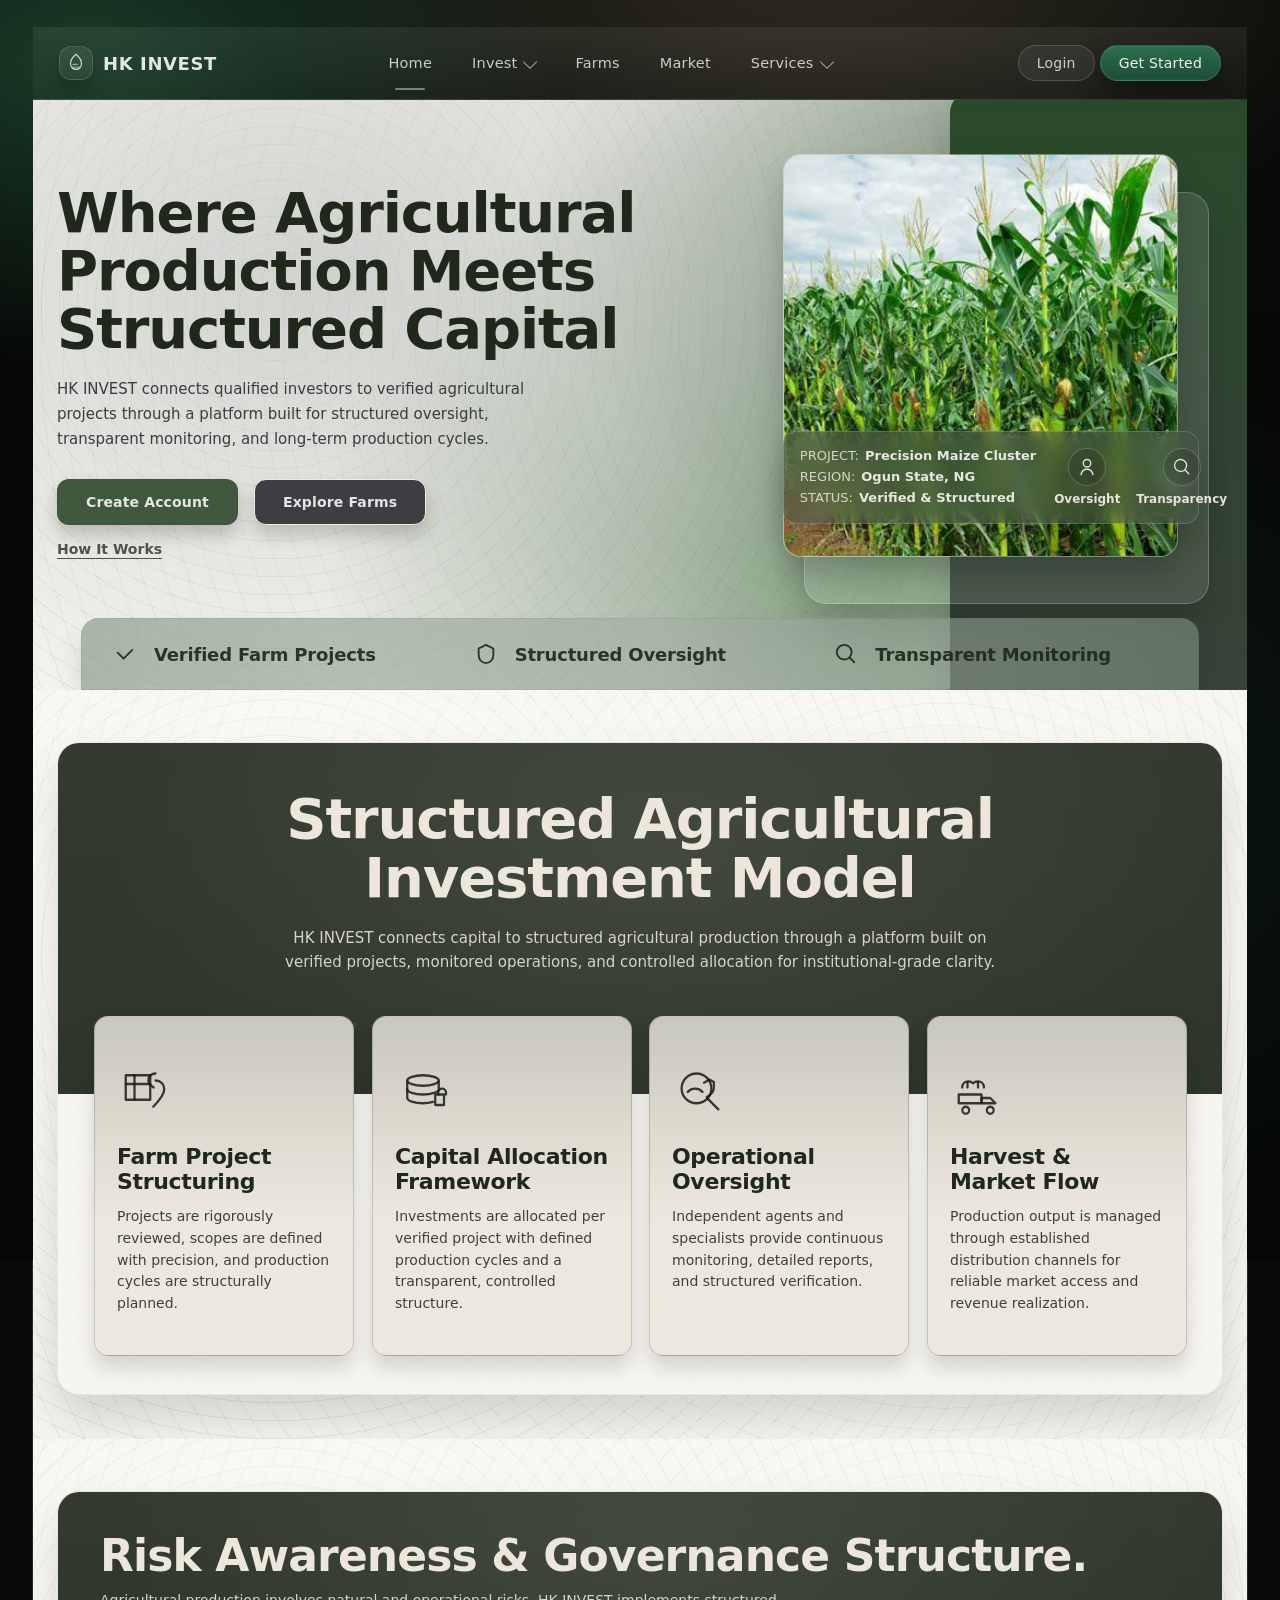
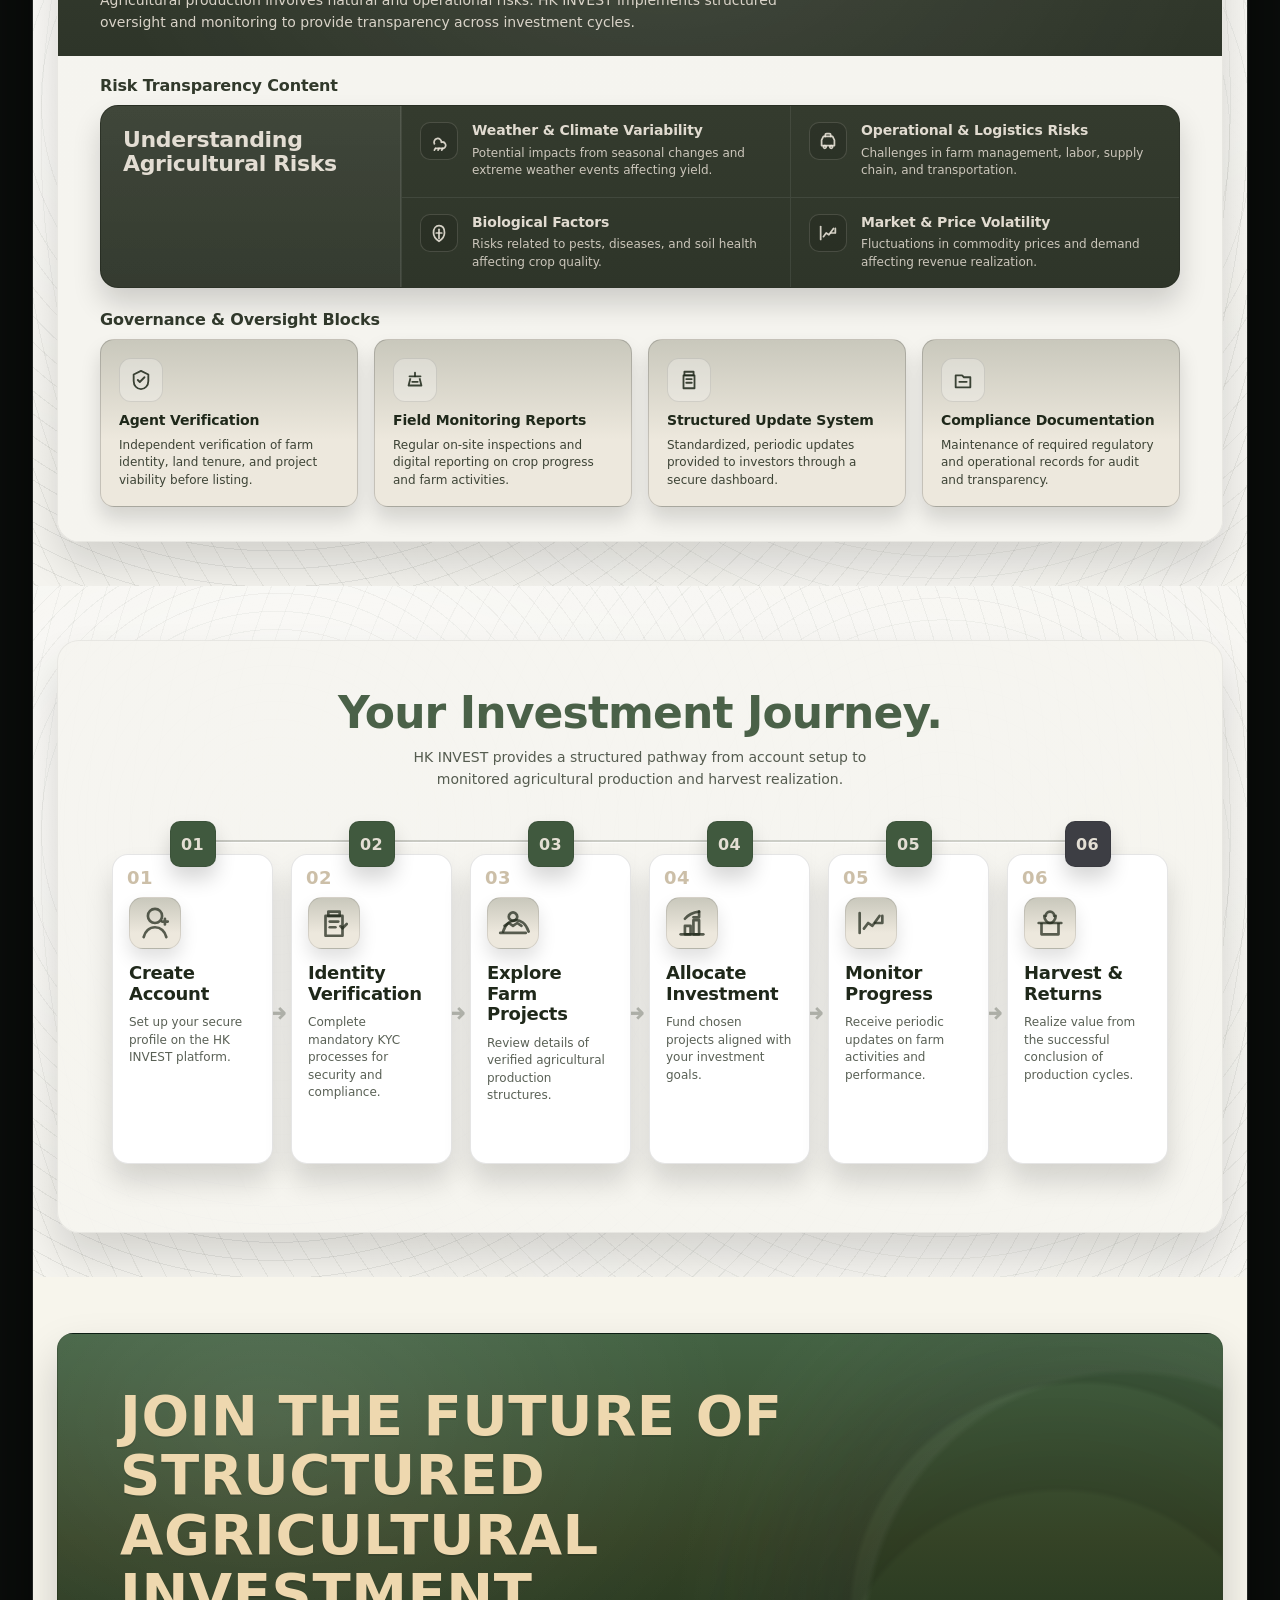
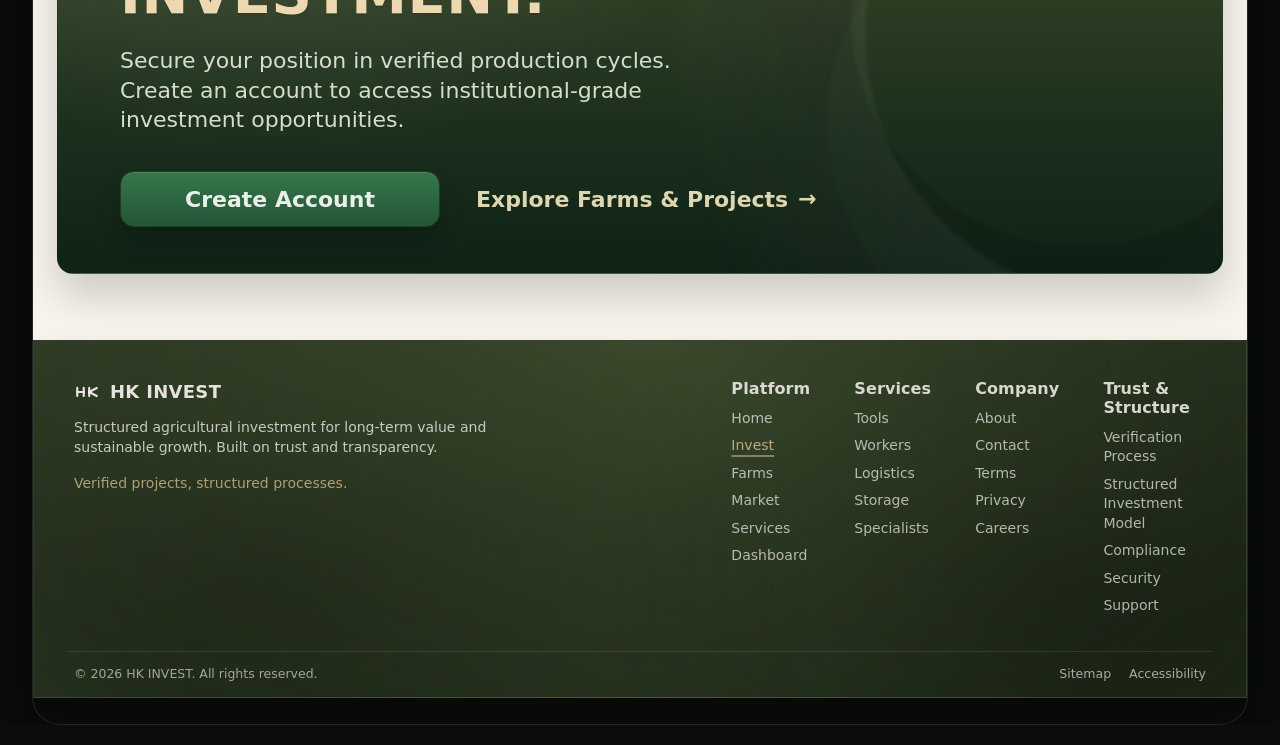
==== invest.html @ 89fda7bd "Added necessary fies for CEO test" ====
<!DOCTYPE html>
<html lang="en">
<head>
  <meta charset="UTF-8">
  <meta name="viewport" content="width=device-width, initial-scale=1.0">
  <title>Document</title>

  <link rel="stylesheet" href="/css/pages/home.css">
  <link rel="stylesheet" href="/css/pages/invest.css">
</head>
<body>

  
  <div class="page-bg" aria-hidden="true"></div>
    <div class="shell">
    <!-- Category 1: Header (Banner + Navbar) -->
    <header class="site-header" role="banner">
      <div class="announce" role="status" aria-live="polite">
        <p class="announce__text">HK INVEST — Structured Agricultural Investment Platform. Launching Soon.</p>
      </div>

      <div class="navwrap">
        <nav class="nav" aria-label="Primary">
          <!-- Left: Logo -->
          <a class="brand" href="./index.html" aria-label="HK INVEST Home">
            <span class="brand__mark" aria-hidden="true">
              <!-- Minimal agri-fintech mark -->
              <svg viewBox="0 0 48 48" class="brand__svg" role="img" aria-hidden="true">
                <path d="M24 5c7 6 12 12 12 20 0 7.7-5.4 13-12 13S12 32.7 12 25c0-8 5-14 12-20Z" fill="none" stroke="currentColor" stroke-width="2.5" />
                <path d="M24 14c-1.2 2.6-2 5.2-2 8 0 4.8 3.1 8.7 2 8.7s-2-3.9-2-8.7c0-2.8.8-5.4 2-8Z" fill="currentColor" opacity=".35"/>
                <path d="M17.5 27.5c3.2-1.4 6.5-1.4 9.7 0" fill="none" stroke="currentColor" stroke-width="2" stroke-linecap="round"/>
                <path d="M16 33h16" fill="none" stroke="currentColor" stroke-width="2" stroke-linecap="round" opacity=".75"/>
              </svg>
            </span>
            <span class="brand__word">HK INVEST</span>
          </a>

          <!-- Center: Links -->
          <div class="nav__center" id="nav-desktop">
            <a class="navlink is-active" href="./index.html">Home</a>

            <div class="dd" data-dd="invest">
              <button class="navlink navlink--btn" type="button"
                aria-haspopup="menu" aria-expanded="false" aria-controls="menu-invest">
                Invest
                <span class="chev" aria-hidden="true"></span>
              </button>
              <div class="menu" id="menu-invest" role="menu" aria-label="Invest">
                <a role="menuitem" class="menu__item" href="/farms/farms.html">Explore Farms</a>
                <a role="menuitem" class="menu__item" href="/#how-it-works">How It Works</a>
                <a role="menuitem" class="menu__item" href="/dashboard/investor.html">Investor Dashboard</a>
              </div>
            </div>

            <a class="navlink" href="/farms/farms.html">Farms</a>
            <a class="navlink" href="/market/market.html">Market</a>

            <div class="dd" data-dd="services">
              <button class="navlink navlink--btn" type="button"
                aria-haspopup="menu" aria-expanded="false" aria-controls="menu-services">
                Services
                <span class="chev" aria-hidden="true"></span>
              </button>
              <div class="menu" id="menu-services" role="menu" aria-label="Services">
                <a role="menuitem" class="menu__item" href="/services/tools.html">Tools</a>
                <a role="menuitem" class="menu__item" href="/services/workers.html">Workers</a>
                <a role="menuitem" class="menu__item" href="/services/logistics.html">Logistics</a>
                <a role="menuitem" class="menu__item" href="/services/storage.html">Storage</a>
              </div>
            </div>
          </div>

          <!-- Right: Public / Logged -->
          <div class="nav__right">
            <!-- PUBLIC -->
            <div class="auth auth--public" data-auth="public">
              <a class="btn btn--ghost" href="/auth/login.html">Login</a>
              <a class="btn btn--primary" href="/auth/register.html">Get Started</a>
            </div>

            <!-- LOGGED IN -->
            <div class="auth auth--logged" data-auth="logged" hidden>
              <a class="iconbtn" href="/notifications/notifications.html" aria-label="Notifications">
                <span class="iconbtn__icon" aria-hidden="true">
                  <svg viewBox="0 0 24 24" role="img" aria-hidden="true">
                    <path d="M12 22a2.2 2.2 0 0 0 2.2-2.2H9.8A2.2 2.2 0 0 0 12 22Z" fill="currentColor"/>
                    <path d="M20 17.2c-1.3-1.4-2-2.7-2-6.2 0-3.8-2.3-6.2-5.6-6.9V3.2a.4.4 0 0 0-.4-.4h-2a.4.4 0 0 0-.4.4V4c-3.2.7-5.6 3.1-5.6 7 0 3.5-.7 4.8-2 6.2-.3.3-.4.7-.2 1.1.2.4.6.7 1 .7h16.4c.4 0 .8-.2 1-.7.2-.4.1-.8-.2-1.1Z"
                      fill="currentColor" opacity=".9"/>
                  </svg>
                </span>
                <span class="badge" aria-label="3 new notifications">3</span>
              </a>

              <div class="dd dd--profile" data-dd="profile">
                <button class="avatar" type="button"
                  aria-haspopup="menu" aria-expanded="false" aria-controls="menu-profile">
                  <span class="avatar__ring" aria-hidden="true"></span>
                  <span class="sr-only">Open profile menu</span>
                </button>
                <div class="menu menu--right" id="menu-profile" role="menu" aria-label="Profile">
                  <a role="menuitem" class="menu__item" href="/dashboard/investor.html">Dashboard</a>
                  <a role="menuitem" class="menu__item" href="/account/profile.html">Profile</a>
                  <a role="menuitem" class="menu__item" href="/account/settings.html">Settings</a>
                  <button role="menuitem" class="menu__item menu__item--danger" type="button" data-action="logout">Logout</button>
                </div>
              </div>
            </div>

            <!-- Mobile Hamburger -->
            <button class="hamburger" type="button" aria-label="Open menu" aria-controls="mobile-panel" aria-expanded="false">
              <span class="hamburger__bar" aria-hidden="true"></span>
              <span class="hamburger__bar" aria-hidden="true"></span>
              <span class="hamburger__bar" aria-hidden="true"></span>
            </button>
          </div>
        </nav>

        <!-- Mobile Panel -->
        <div class="mobile" id="mobile-panel" aria-hidden="true">
          <div class="mobile__panel" role="dialog" aria-modal="true" aria-label="Mobile menu">
            <div class="mobile__top">
              <a class="brand brand--mobile" href="./index.html" aria-label="HK INVEST Home">
                <span class="brand__mark" aria-hidden="true">
                  <svg viewBox="0 0 48 48" class="brand__svg" role="img" aria-hidden="true">
                    <path d="M24 5c7 6 12 12 12 20 0 7.7-5.4 13-12 13S12 32.7 12 25c0-8 5-14 12-20Z" fill="none" stroke="currentColor" stroke-width="2.5" />
                    <path d="M24 14c-1.2 2.6-2 5.2-2 8 0 4.8 3.1 8.7 2 8.7s-2-3.9-2-8.7c0-2.8.8-5.4 2-8Z" fill="currentColor" opacity=".35"/>
                    <path d="M17.5 27.5c3.2-1.4 6.5-1.4 9.7 0" fill="none" stroke="currentColor" stroke-width="2" stroke-linecap="round"/>
                    <path d="M16 33h16" fill="none" stroke="currentColor" stroke-width="2" stroke-linecap="round" opacity=".75"/>
                  </svg>
                </span>
                <span class="brand__word">HK INVEST</span>
              </a>

              <button class="mobile__close" type="button" aria-label="Close menu">
                <span aria-hidden="true">✕</span>
              </button>
            </div>

            <div class="mobile__links" aria-label="Mobile navigation">
              <a class="m-link is-active" href="./index.html">Home</a>

              <button class="m-acc" type="button" aria-expanded="false" aria-controls="m-invest">
                <span>Invest</span><span class="m-acc__chev" aria-hidden="true"></span>
              </button>
              <div class="m-panel" id="m-invest">
                <a class="m-sub" href="/farms/farms.html">Explore Farms</a>
                <a class="m-sub" href="/#how-it-works">How It Works</a>
                <a class="m-sub" href="/dashboard/investor.html">Investor Dashboard</a>
              </div>

              <a class="m-link" href="/farms/farms.html">Farms</a>
              <a class="m-link" href="/market/market.html">Market</a>

              <button class="m-acc" type="button" aria-expanded="false" aria-controls="m-services">
                <span>Services</span><span class="m-acc__chev" aria-hidden="true"></span>
              </button>
              <div class="m-panel" id="m-services">
                <a class="m-sub" href="/services/tools.html">Tools</a>
                <a class="m-sub" href="/services/workers.html">Workers</a>
                <a class="m-sub" href="/services/logistics.html">Logistics</a>
                <a class="m-sub" href="/services/storage.html">Storage</a>
              </div>

              <div class="mobile__auth" data-mobile-auth="public">
                <a class="btn btn--ghost btn--block" href="/auth/login.html">Login</a>
                <a class="btn btn--primary btn--block" href="/auth/register.html">Get Started</a>
              </div>

              <div class="mobile__auth" data-mobile-auth="logged" hidden>
                <a class="m-link" href="/notifications/notifications.html">Notifications</a>
                <a class="m-link" href="/dashboard/investor.html">Dashboard</a>
                <a class="m-link" href="/account/profile.html">Profile</a>
                <a class="m-link" href="/account/settings.html">Settings</a>
                <button class="btn btn--ghost btn--block" type="button" data-action="logout">Logout</button>
              </div>
            </div>
          </div>

          <button class="mobile__backdrop" type="button" aria-label="Close menu backdrop"></button>
        </div>
      </div>
    </header>


<!-- invest.html — Category 1 ONLY (Investor Hero + Intent Strip) -->
<section id="investCat1" class="hk-invest-cat1" aria-labelledby="investCat1Title">
  <div class="hk-invest-cat1__bg" aria-hidden="true"></div>

  <div class="hk-invest-hero">
    <div class="hk-invest-hero__inner">
      <div class="hk-invest-hero__copy">
        <h1 class="hk-invest-hero__title reveal" id="investCat1Title" data-reveal="up">
          Where Agricultural<br />
          Production Meets<br />
          Structured Capital
        </h1>

        <p class="hk-invest-hero__lede reveal" data-reveal="up" data-reveal-delay="1">
          HK INVEST connects qualified investors to verified agricultural<br />
          projects through a platform built for structured oversight,<br />
          transparent monitoring, and long-term production cycles.
        </p>

        <div class="hk-invest-hero__actions reveal" data-reveal="up" data-reveal-delay="2">
          <a
            class="hk-btn hk-btn--primary"
            href="/auth/register.html"
            data-action="create-account"
            aria-label="Create Account"
          >
            Create Account
          </a>

          <a
            class="hk-btn hk-btn--secondary"
            href="/farms/farms.html"
            data-action="explore-farms"
            aria-label="Explore Farms"
          >
            Explore Farms
          </a>
        </div>

        <a
          class="hk-invest-hero__how reveal"
          href="#invest-how-it-works"
          data-action="how-it-works"
          data-reveal="up"
          data-reveal-delay="3"
        >
          How It Works
        </a>
      </div>

      <div
        class="hk-invest-hero__visual reveal"
        data-component="invest-hero-visual"
        data-reveal="up"
        data-reveal-delay="3"
        aria-label="Investment preview"
      >
        <div class="hk-hero-visual" role="img" aria-label="Farm project preview">
          <div class="hk-hero-visual__stack" aria-hidden="true">
            <div class="hk-hero-visual__plate hk-hero-visual__plate--back"></div>
            <div class="hk-hero-visual__plate hk-hero-visual__plate--mid"></div>
          </div>

          <div class="hk-hero-visual__frame">
            <img  
              class="hk-hero-visual__img"
              src="/assets/images/hero-farmers (6).jpeg"
              alt=""
              loading="lazy"
              decoding="async"
              draggable="false"
              data-asset="invest-hero-farmland"
            />
          </div>

          <div class="hk-hero-visual__overlay" aria-hidden="false">
            <div class="hk-hero-overlay__info">
              <p class="hk-hero-overlay__row">
                <span class="hk-hero-overlay__k">PROJECT:</span>
                <span class="hk-hero-overlay__v">Precision Maize Cluster</span>
              </p>
              <p class="hk-hero-overlay__row">
                <span class="hk-hero-overlay__k">REGION:</span>
                <span class="hk-hero-overlay__v">Ogun State, NG</span>
              </p>
              <p class="hk-hero-overlay__row">
                <span class="hk-hero-overlay__k">STATUS:</span>
                <span class="hk-hero-overlay__v">Verified &amp; Structured</span>
              </p>
            </div>

            <div class="hk-hero-overlay__tools" aria-hidden="true">
              <div class="hk-hero-tool">
                <div class="hk-hero-tool__icon" aria-hidden="true">
                  <svg viewBox="0 0 24 24" width="18" height="18" fill="none" xmlns="http://www.w3.org/2000/svg">
                    <path
                      d="M12 12c2.761 0 5-2.239 5-5S14.761 2 12 2 7 4.239 7 7s2.239 5 5 5Z"
                      stroke="currentColor"
                      stroke-width="1.8"
                      stroke-linecap="round"
                      stroke-linejoin="round"
                    />
                    <path
                      d="M4 22c.9-4 4.04-7 8-7s7.1 3 8 7"
                      stroke="currentColor"
                      stroke-width="1.8"
                      stroke-linecap="round"
                      stroke-linejoin="round"
                    />
                  </svg>
                </div>
                <span class="hk-hero-tool__label">Oversight</span>
              </div>

              <div class="hk-hero-tool">
                <div class="hk-hero-tool__icon" aria-hidden="true">
                  <svg viewBox="0 0 24 24" width="18" height="18" fill="none" xmlns="http://www.w3.org/2000/svg">
                    <path
                      d="M10 18a8 8 0 1 1 5.293-14.01A8 8 0 0 1 10 18Z"
                      stroke="currentColor"
                      stroke-width="1.8"
                      stroke-linecap="round"
                      stroke-linejoin="round"
                    />
                    <path
                      d="M21 21l-4.35-4.35"
                      stroke="currentColor"
                      stroke-width="1.8"
                      stroke-linecap="round"
                      stroke-linejoin="round"
                    />
                  </svg>
                </div>
                <span class="hk-hero-tool__label">Transparency</span>
              </div>
            </div>
          </div>
        </div>
      </div>
    </div>

    <div class="hk-invest-intent" aria-label="Investment trust statements">
      <div class="hk-invest-intent__inner reveal" data-reveal="up" data-reveal-delay="4">
        <div class="hk-intent-item">
          <div class="hk-intent-item__icon" aria-hidden="true">
            <svg viewBox="0 0 24 24" width="22" height="22" fill="none" xmlns="http://www.w3.org/2000/svg">
              <path
                d="M20 7.5 10.5 17 4 10.5"
                stroke="currentColor"
                stroke-width="2"
                stroke-linecap="round"
                stroke-linejoin="round"
              />
              <path
                d="M10.5 17 4 10.5"
                stroke="currentColor"
                stroke-width="2"
                stroke-linecap="round"
                stroke-linejoin="round"
                opacity=".0"
              />
            </svg>
          </div>
          <span class="hk-intent-item__text">Verified Farm Projects</span>
        </div>

        <div class="hk-intent-item">
          <div class="hk-intent-item__icon" aria-hidden="true">
            <svg viewBox="0 0 24 24" width="22" height="22" fill="none" xmlns="http://www.w3.org/2000/svg">
              <path
                d="M12 2 20 6v7c0 5-3.5 9-8 9s-8-4-8-9V6l8-4Z"
                stroke="currentColor"
                stroke-width="2"
                stroke-linecap="round"
                stroke-linejoin="round"
              />
            </svg>
          </div>
          <span class="hk-intent-item__text">Structured Oversight</span>
        </div>

        <div class="hk-intent-item">
          <div class="hk-intent-item__icon" aria-hidden="true">
            <svg viewBox="0 0 24 24" width="22" height="22" fill="none" xmlns="http://www.w3.org/2000/svg">
              <path
                d="M10 18a8 8 0 1 1 5.293-14.01A8 8 0 0 1 10 18Z"
                stroke="currentColor"
                stroke-width="2"
                stroke-linecap="round"
                stroke-linejoin="round"
              />
              <path
                d="M21 21l-4.35-4.35"
                stroke="currentColor"
                stroke-width="2"
                stroke-linecap="round"
                stroke-linejoin="round"
              />
            </svg>
          </div>
          <span class="hk-intent-item__text">Transparent Monitoring</span>
        </div>
      </div>
    </div>
  </div>
</section>



<!-- invest.html — Category 2 ONLY (Investment Model Architecture) -->
<section id="investCat2" class="hk-invest-cat2" aria-labelledby="investCat2Title">
  <div class="hk-invest-cat2__bg" aria-hidden="true"></div>

  <div class="hk-invest-cat2__wrap" data-component="invest-model">
    <header class="hk-invest-cat2__header">
      <h2 class="hk-invest-cat2__title reveal" id="investCat2Title" data-reveal="up">
        Structured Agricultural<br />
        Investment Model
      </h2>

      <p class="hk-invest-cat2__sub reveal" data-reveal="up" data-reveal-delay="1">
        HK INVEST connects capital to structured agricultural production through a platform built on<br />
        verified projects, monitored operations, and controlled allocation for institutional-grade clarity.
      </p>
    </header>

    <div class="hk-invest-model" data-component="invest-model-diagram" role="group" aria-label="Investment model pillars">
      <div class="hk-invest-model__rail" aria-hidden="true">
        <span class="hk-invest-model__cap"></span>
        <span class="hk-invest-model__cap"></span>
        <span class="hk-invest-model__cap"></span>
        <span class="hk-invest-model__cap"></span>
      </div>

      <div class="hk-invest-model__grid">
        <article class="hk-model-card reveal" data-reveal="up" data-reveal-delay="2" data-model-item="structuring">
          <div class="hk-model-card__icon" aria-hidden="true">
            <svg viewBox="0 0 64 64" width="56" height="56" fill="none" xmlns="http://www.w3.org/2000/svg">
              <path d="M10 14h28v28H10V14Z" stroke="currentColor" stroke-width="2.6" stroke-linejoin="round"/>
              <path d="M10 24h28" stroke="currentColor" stroke-width="2.6" stroke-linecap="round"/>
              <path d="M20 14v28" stroke="currentColor" stroke-width="2.6" stroke-linecap="round"/>
              <path d="M44 20c6 0 10 4.2 10 9.8 0 6.8-6.2 13.8-12.6 20.2" stroke="currentColor" stroke-width="2.6" stroke-linecap="round" stroke-linejoin="round"/>
              <path d="M42 28c-3.6-2.2-6.2-5.2-6.2-8.4 0-4.4 3.6-7.6 8.2-7.6" stroke="currentColor" stroke-width="2.6" stroke-linecap="round" stroke-linejoin="round"/>
            </svg>
          </div>

          <div class="hk-model-card__body">
            <h3 class="hk-model-card__title">Farm Project<br />Structuring</h3>
            <p class="hk-model-card__desc">
              Projects are rigorously reviewed, scopes are defined with precision, and production cycles are structurally planned.
            </p>
          </div>
        </article>

        <article class="hk-model-card reveal" data-reveal="up" data-reveal-delay="3" data-model-item="allocation">
          <div class="hk-model-card__icon" aria-hidden="true">
            <svg viewBox="0 0 64 64" width="56" height="56" fill="none" xmlns="http://www.w3.org/2000/svg">
              <path d="M14 20c0-3 8-6 18-6s18 3 18 6-8 6-18 6-18-3-18-6Z" stroke="currentColor" stroke-width="2.6" stroke-linejoin="round"/>
              <path d="M14 20v10c0 3 8 6 18 6s18-3 18-6V20" stroke="currentColor" stroke-width="2.6" stroke-linejoin="round"/>
              <path d="M14 30v10c0 3 8 6 18 6 4.2 0 8.2-.6 11.4-1.6" stroke="currentColor" stroke-width="2.6" stroke-linecap="round"/>
              <path d="M46 36h10v12H46V36Z" stroke="currentColor" stroke-width="2.6" stroke-linejoin="round"/>
              <path d="M49.5 36v-2.2c0-2.4 1.9-4.4 4.4-4.4 2.4 0 4.4 2 4.4 4.4V36" stroke="currentColor" stroke-width="2.6" stroke-linecap="round"/>
            </svg>
          </div>

          <div class="hk-model-card__body">
            <h3 class="hk-model-card__title">Capital Allocation<br />Framework</h3>
            <p class="hk-model-card__desc">
              Investments are allocated per verified project with defined production cycles and a transparent, controlled structure.
            </p>
          </div>
        </article>

        <article class="hk-model-card reveal" data-reveal="up" data-reveal-delay="4" data-model-item="oversight">
          <div class="hk-model-card__icon" aria-hidden="true">
            <svg viewBox="0 0 64 64" width="56" height="56" fill="none" xmlns="http://www.w3.org/2000/svg">
              <path d="M28 46c9.4 0 17-7.6 17-17S37.4 12 28 12 11 19.6 11 29s7.6 17 17 17Z" stroke="currentColor" stroke-width="2.6" stroke-linejoin="round"/>
              <path d="M41 41l12 12" stroke="currentColor" stroke-width="2.6" stroke-linecap="round"/>
              <path d="M36.5 22.5 43 19l4.8 2.8v6.2c0 4.8-3.3 8.4-8.1 10.8" stroke="currentColor" stroke-width="2.6" stroke-linecap="round" stroke-linejoin="round"/>
              <path d="M18 33c2.2-2.2 4.8-3.6 8.4-3.6 3.6 0 6.2 1.4 8.4 3.6" stroke="currentColor" stroke-width="2.6" stroke-linecap="round"/>
            </svg>
          </div>

          <div class="hk-model-card__body">
            <h3 class="hk-model-card__title">Operational<br />Oversight</h3>
            <p class="hk-model-card__desc">
              Independent agents and specialists provide continuous monitoring, detailed reports, and structured verification.
            </p>
          </div>
        </article>

        <article class="hk-model-card reveal" data-reveal="up" data-reveal-delay="5" data-model-item="harvest">
          <div class="hk-model-card__icon" aria-hidden="true">
            <svg viewBox="0 0 64 64" width="56" height="56" fill="none" xmlns="http://www.w3.org/2000/svg">
              <path d="M10 36h26v10H10V36Z" stroke="currentColor" stroke-width="2.6" stroke-linejoin="round"/>
              <path d="M36 40h10l6 6v0H36V40Z" stroke="currentColor" stroke-width="2.6" stroke-linejoin="round"/>
              <path d="M18 50a4 4 0 1 0 0.001 0Z" stroke="currentColor" stroke-width="2.6"/>
              <path d="M46 50a4 4 0 1 0 0.001 0Z" stroke="currentColor" stroke-width="2.6"/>
              <path d="M14 28c0-4 3-7 7-7 2.2 0 4.1.8 5.4 2.2 1.3-1.4 3.2-2.2 5.4-2.2 4 0 7 3 7 7" stroke="currentColor" stroke-width="2.6" stroke-linecap="round" stroke-linejoin="round"/>
              <path d="M20 28v-6" stroke="currentColor" stroke-width="2.6" stroke-linecap="round"/>
              <path d="M32 28v-6" stroke="currentColor" stroke-width="2.6" stroke-linecap="round"/>
            </svg>
          </div>

          <div class="hk-model-card__body">
            <h3 class="hk-model-card__title">Harvest &amp;<br />Market Flow</h3>
            <p class="hk-model-card__desc">
              Production output is managed through established distribution channels for reliable market access and revenue realization.
            </p>
          </div>
        </article>
      </div>
    </div>
  </div>
</section>



<!-- invest.html — Category 3 ONLY (Risk & Governance Transparency) -->
<section id="investCat3" class="hk-invest-cat3" aria-labelledby="investCat3Title" data-component="invest-governance">
  <div class="hk-invest-cat3__bg" aria-hidden="true"></div>

  <div class="hk-invest-cat3__wrap">
    <header class="hk-invest-cat3__header">
      <h2 class="hk-invest-cat3__title reveal" id="investCat3Title" data-reveal="up">
        Risk Awareness &amp; Governance Structure.
      </h2>
      <p class="hk-invest-cat3__sub reveal" data-reveal="up" data-reveal-delay="1">
        Agricultural production involves natural and operational risks. HK INVEST implements structured<br />
        oversight and monitoring to provide transparency across investment cycles.
      </p>
    </header>

    <div class="hk-invest-cat3__body">
      <!-- Risk Transparency Content -->
      <section class="hk-risk" aria-label="Risk transparency content" data-component="risk-disclosure">
        <h3 class="hk-risk__label reveal" data-reveal="up" data-reveal-delay="2">Risk Transparency Content</h3>

        <div class="hk-risk__panel reveal" data-reveal="up" data-reveal-delay="3">
          <div class="hk-risk__intro" aria-label="Understanding agricultural risks">
            <h4 class="hk-risk__introTitle">Understanding<br />Agricultural Risks</h4>
          </div>

          <div class="hk-risk__grid" role="list" aria-label="Risk items">
            <article class="hk-riskItem" role="listitem" data-risk-item="weather">
              <div class="hk-riskItem__icon" aria-hidden="true">
                <svg viewBox="0 0 24 24" width="22" height="22" fill="none" xmlns="http://www.w3.org/2000/svg">
                  <path d="M7 15a4 4 0 1 1 7.6-1.6A3.5 3.5 0 1 1 17 20H8.5" stroke="currentColor" stroke-width="1.9" stroke-linecap="round" stroke-linejoin="round"/>
                  <path d="M8 20l-1 2M12 20l-1 2M16 20l-1 2" stroke="currentColor" stroke-width="1.9" stroke-linecap="round"/>
                </svg>
              </div>
              <div class="hk-riskItem__text">
                <h5 class="hk-riskItem__title">Weather &amp; Climate Variability</h5>
                <p class="hk-riskItem__desc">Potential impacts from seasonal changes and extreme weather events affecting yield.</p>
              </div>
            </article>

            <article class="hk-riskItem" role="listitem" data-risk-item="ops">
              <div class="hk-riskItem__icon" aria-hidden="true">
                <svg viewBox="0 0 24 24" width="22" height="22" fill="none" xmlns="http://www.w3.org/2000/svg">
                  <path d="M7 7h10l2 4v6H5v-6l2-4Z" stroke="currentColor" stroke-width="1.9" stroke-linejoin="round"/>
                  <path d="M8.5 17a1.5 1.5 0 1 0 0.001 0Z" stroke="currentColor" stroke-width="1.9"/>
                  <path d="M15.5 17a1.5 1.5 0 1 0 0.001 0Z" stroke="currentColor" stroke-width="1.9"/>
                  <path d="M9 7V5.5A1.5 1.5 0 0 1 10.5 4h3A1.5 1.5 0 0 1 15 5.5V7" stroke="currentColor" stroke-width="1.9" stroke-linecap="round"/>
                </svg>
              </div>
              <div class="hk-riskItem__text">
                <h5 class="hk-riskItem__title">Operational &amp; Logistics Risks</h5>
                <p class="hk-riskItem__desc">Challenges in farm management, labor, supply chain, and transportation.</p>
              </div>
            </article>

            <article class="hk-riskItem" role="listitem" data-risk-item="bio">
              <div class="hk-riskItem__icon" aria-hidden="true">
                <svg viewBox="0 0 24 24" width="22" height="22" fill="none" xmlns="http://www.w3.org/2000/svg">
                  <path d="M12 21c3.5-2.2 6-5.4 6-9.3C18 6.6 15.3 4 12 4S6 6.6 6 11.7c0 3.9 2.5 7.1 6 9.3Z" stroke="currentColor" stroke-width="1.9" stroke-linejoin="round"/>
                  <path d="M12 8v10" stroke="currentColor" stroke-width="1.9" stroke-linecap="round"/>
                  <path d="M9 12h6" stroke="currentColor" stroke-width="1.9" stroke-linecap="round"/>
                </svg>
              </div>
              <div class="hk-riskItem__text">
                <h5 class="hk-riskItem__title">Biological Factors</h5>
                <p class="hk-riskItem__desc">Risks related to pests, diseases, and soil health affecting crop quality.</p>
              </div>
            </article>

            <article class="hk-riskItem" role="listitem" data-risk-item="market">
              <div class="hk-riskItem__icon" aria-hidden="true">
                <svg viewBox="0 0 24 24" width="22" height="22" fill="none" xmlns="http://www.w3.org/2000/svg">
                  <path d="M4 19V5" stroke="currentColor" stroke-width="1.9" stroke-linecap="round"/>
                  <path d="M7 16l3-4 3 2 5-7" stroke="currentColor" stroke-width="1.9" stroke-linecap="round" stroke-linejoin="round"/>
                  <path d="M20 7v5h-5" stroke="currentColor" stroke-width="1.9" stroke-linecap="round" stroke-linejoin="round"/>
                </svg>
              </div>
              <div class="hk-riskItem__text">
                <h5 class="hk-riskItem__title">Market &amp; Price Volatility</h5>
                <p class="hk-riskItem__desc">Fluctuations in commodity prices and demand affecting revenue realization.</p>
              </div>
            </article>
          </div>
        </div>
      </section>

      <!-- Governance & Oversight Blocks -->
      <section class="hk-gov" aria-label="Governance and oversight blocks">
        <h3 class="hk-gov__label reveal" data-reveal="up" data-reveal-delay="4">Governance &amp; Oversight Blocks</h3>

        <div class="hk-gov__grid" role="list">
          <article class="hk-govCard reveal" role="listitem" data-reveal="up" data-reveal-delay="5" data-governance-item="verification">
            <div class="hk-govCard__icon" aria-hidden="true">
              <svg viewBox="0 0 24 24" width="22" height="22" fill="none" xmlns="http://www.w3.org/2000/svg">
                <path d="M12 2 20 6v7c0 5-3.5 9-8 9s-8-4-8-9V6l8-4Z" stroke="currentColor" stroke-width="2" stroke-linejoin="round"/>
                <path d="m8.5 12 2.2 2.2L15.8 9" stroke="currentColor" stroke-width="2" stroke-linecap="round" stroke-linejoin="round"/>
              </svg>
            </div>
            <h4 class="hk-govCard__title">Agent Verification</h4>
            <p class="hk-govCard__desc">Independent verification of farm identity, land tenure, and project viability before listing.</p>
          </article>

          <article class="hk-govCard reveal" role="listitem" data-reveal="up" data-reveal-delay="6" data-governance-item="monitoring">
            <div class="hk-govCard__icon" aria-hidden="true">
              <svg viewBox="0 0 24 24" width="22" height="22" fill="none" xmlns="http://www.w3.org/2000/svg">
                <path d="M12 4v4" stroke="currentColor" stroke-width="2" stroke-linecap="round"/>
                <path d="M6 8h12" stroke="currentColor" stroke-width="2" stroke-linecap="round"/>
                <path d="M7 10l-2 8h14l-2-8" stroke="currentColor" stroke-width="2" stroke-linejoin="round"/>
                <path d="M9 14h6" stroke="currentColor" stroke-width="2" stroke-linecap="round"/>
              </svg>
            </div>
            <h4 class="hk-govCard__title">Field Monitoring Reports</h4>
            <p class="hk-govCard__desc">Regular on-site inspections and digital reporting on crop progress and farm activities.</p>
          </article>

          <article class="hk-govCard reveal" role="listitem" data-reveal="up" data-reveal-delay="7" data-governance-item="updates">
            <div class="hk-govCard__icon" aria-hidden="true">
              <svg viewBox="0 0 24 24" width="22" height="22" fill="none" xmlns="http://www.w3.org/2000/svg">
                <path d="M7 3h10v4H7V3Z" stroke="currentColor" stroke-width="2" stroke-linejoin="round"/>
                <path d="M6 7h12v14H6V7Z" stroke="currentColor" stroke-width="2" stroke-linejoin="round"/>
                <path d="M9 11h6M9 15h6" stroke="currentColor" stroke-width="2" stroke-linecap="round"/>
              </svg>
            </div>
            <h4 class="hk-govCard__title">Structured Update System</h4>
            <p class="hk-govCard__desc">Standardized, periodic updates provided to investors through a secure dashboard.</p>
          </article>

          <article class="hk-govCard reveal" role="listitem" data-reveal="up" data-reveal-delay="8" data-governance-item="compliance">
            <div class="hk-govCard__icon" aria-hidden="true">
              <svg viewBox="0 0 24 24" width="22" height="22" fill="none" xmlns="http://www.w3.org/2000/svg">
                <path d="M4 7h7l2 2h7v11H4V7Z" stroke="currentColor" stroke-width="2" stroke-linejoin="round"/>
                <path d="M8 14h8" stroke="currentColor" stroke-width="2" stroke-linecap="round"/>
              </svg>
            </div>
            <h4 class="hk-govCard__title">Compliance Documentation</h4>
            <p class="hk-govCard__desc">Maintenance of required regulatory and operational records for audit and transparency.</p>
          </article>
        </div>
      </section>
    </div>
  </div>
</section>



<!-- invest.html — Category 4 ONLY (Investment Journey Flow) -->
<section id="investCat4" class="hk-invest-cat4" aria-labelledby="investCat4Title">
  <div class="hk-invest-cat4__bg" aria-hidden="true"></div>

  <div class="hk-invest-cat4__wrap" data-component="invest-journey">
    <header class="hk-invest-cat4__header">
      <h2 class="hk-invest-cat4__title reveal" id="investCat4Title" data-reveal="up">
        Your Investment Journey.
      </h2>
      <p class="hk-invest-cat4__sub reveal" data-reveal="up" data-reveal-delay="1">
        HK INVEST provides a structured pathway from account setup to<br />
        monitored agricultural production and harvest realization.
      </p>
    </header>

    <!-- Desktop Journey (horizontal) -->
    <div class="hk-journeyDesk reveal" data-reveal="up" data-reveal-delay="2" aria-label="Investment journey steps (desktop)">
      <div class="hk-journeyDesk__rail" aria-hidden="true"></div>

      <ol class="hk-journeyDesk__steps" role="list">
        <li class="hk-stepCard" data-step="1">
          <span class="hk-stepCard__badge" aria-hidden="true">01</span>
          <div class="hk-stepCard__card">
            <span class="hk-stepCard__corner" aria-hidden="true">01</span>

            <div class="hk-stepCard__icon" aria-hidden="true">
              <svg viewBox="0 0 24 24" width="34" height="34" fill="none" xmlns="http://www.w3.org/2000/svg">
                <path d="M12 12c2.761 0 5-2.239 5-5S14.761 2 12 2 7 4.239 7 7s2.239 5 5 5Z" stroke="currentColor" stroke-width="1.9" stroke-linecap="round" stroke-linejoin="round"/>
                <path d="M4 22c.9-4 4.04-7 8-7s7.1 3 8 7" stroke="currentColor" stroke-width="1.9" stroke-linecap="round" stroke-linejoin="round"/>
                <path d="M19 9v4M17 11h4" stroke="currentColor" stroke-width="1.9" stroke-linecap="round"/>
              </svg>
            </div>

            <h3 class="hk-stepCard__title">Create<br />Account</h3>
            <p class="hk-stepCard__desc">Set up your secure profile on the HK INVEST platform.</p>
          </div>
        </li>

        <li class="hk-stepCard" data-step="2">
          <span class="hk-stepCard__badge" aria-hidden="true">02</span>
          <div class="hk-stepCard__card">
            <span class="hk-stepCard__corner" aria-hidden="true">02</span>

            <div class="hk-stepCard__icon" aria-hidden="true">
              <svg viewBox="0 0 24 24" width="34" height="34" fill="none" xmlns="http://www.w3.org/2000/svg">
                <path d="M8 4h8v3H8V4Z" stroke="currentColor" stroke-width="1.9" stroke-linejoin="round"/>
                <path d="M6 7h12v14H6V7Z" stroke="currentColor" stroke-width="1.9" stroke-linejoin="round"/>
                <path d="M9 11h6" stroke="currentColor" stroke-width="1.9" stroke-linecap="round"/>
                <path d="M9 15h4" stroke="currentColor" stroke-width="1.9" stroke-linecap="round"/>
                <path d="M16.5 14.2 18 15.7l3-3" stroke="currentColor" stroke-width="1.9" stroke-linecap="round" stroke-linejoin="round"/>
              </svg>
            </div>

            <h3 class="hk-stepCard__title">Identity<br />Verification</h3>
            <p class="hk-stepCard__desc">Complete mandatory KYC processes for security and compliance.</p>
          </div>
        </li>

        <li class="hk-stepCard" data-step="3">
          <span class="hk-stepCard__badge" aria-hidden="true">03</span>
          <div class="hk-stepCard__card">
            <span class="hk-stepCard__corner" aria-hidden="true">03</span>

            <div class="hk-stepCard__icon" aria-hidden="true">
              <svg viewBox="0 0 24 24" width="34" height="34" fill="none" xmlns="http://www.w3.org/2000/svg">
                <path d="M3 19h18" stroke="currentColor" stroke-width="1.9" stroke-linecap="round"/>
                <path d="M5 18c2-6 6-8 9-8s7 2 9 8" stroke="currentColor" stroke-width="1.9" stroke-linecap="round"/>
                <path d="M6 14l3-2 3 2 3-2 3 2" stroke="currentColor" stroke-width="1.9" stroke-linecap="round" stroke-linejoin="round"/>
                <path d="M15 7.5c0 1.5-1.5 3-3 3s-3-1.5-3-3 1.5-3 3-3 3 1.5 3 3Z" stroke="currentColor" stroke-width="1.9" stroke-linejoin="round"/>
              </svg>
            </div>

            <h3 class="hk-stepCard__title">Explore Farm<br />Projects</h3>
            <p class="hk-stepCard__desc">Review details of verified agricultural production structures.</p>
          </div>
        </li>

        <li class="hk-stepCard" data-step="4">
          <span class="hk-stepCard__badge" aria-hidden="true">04</span>
          <div class="hk-stepCard__card">
            <span class="hk-stepCard__corner" aria-hidden="true">04</span>

            <div class="hk-stepCard__icon" aria-hidden="true">
              <svg viewBox="0 0 24 24" width="34" height="34" fill="none" xmlns="http://www.w3.org/2000/svg">
                <path d="M7 14h4v6H7v-6Z" stroke="currentColor" stroke-width="1.9" stroke-linejoin="round"/>
                <path d="M13 10h4v10h-4V10Z" stroke="currentColor" stroke-width="1.9" stroke-linejoin="round"/>
                <path d="M4 20h16" stroke="currentColor" stroke-width="1.9" stroke-linecap="round"/>
                <path d="M7 9c2.5-3 6-4.5 10-5" stroke="currentColor" stroke-width="1.9" stroke-linecap="round"/>
                <path d="M17 4v4h-4" stroke="currentColor" stroke-width="1.9" stroke-linecap="round" stroke-linejoin="round"/>
              </svg>
            </div>

            <h3 class="hk-stepCard__title">Allocate<br />Investment</h3>
            <p class="hk-stepCard__desc">Fund chosen projects aligned with your investment goals.</p>
          </div>
        </li>

        <li class="hk-stepCard" data-step="5">
          <span class="hk-stepCard__badge" aria-hidden="true">05</span>
          <div class="hk-stepCard__card">
            <span class="hk-stepCard__corner" aria-hidden="true">05</span>

            <div class="hk-stepCard__icon" aria-hidden="true">
              <svg viewBox="0 0 24 24" width="34" height="34" fill="none" xmlns="http://www.w3.org/2000/svg">
                <path d="M4 19V5" stroke="currentColor" stroke-width="1.9" stroke-linecap="round"/>
                <path d="M7 16l3-4 3 2 5-7" stroke="currentColor" stroke-width="1.9" stroke-linecap="round" stroke-linejoin="round"/>
                <path d="M20 7v5h-5" stroke="currentColor" stroke-width="1.9" stroke-linecap="round" stroke-linejoin="round"/>
                <path d="M8 20h12" stroke="currentColor" stroke-width="1.9" stroke-linecap="round" opacity=".0"/>
              </svg>
            </div>

            <h3 class="hk-stepCard__title">Monitor<br />Progress</h3>
            <p class="hk-stepCard__desc">Receive periodic updates on farm activities and performance.</p>
          </div>
        </li>

        <li class="hk-stepCard" data-step="6">
          <span class="hk-stepCard__badge hk-stepCard__badge--dark" aria-hidden="true">06</span>
          <div class="hk-stepCard__card">
            <span class="hk-stepCard__corner" aria-hidden="true">06</span>

            <div class="hk-stepCard__icon" aria-hidden="true">
              <svg viewBox="0 0 24 24" width="34" height="34" fill="none" xmlns="http://www.w3.org/2000/svg">
                <path d="M4 12h16" stroke="currentColor" stroke-width="1.9" stroke-linecap="round"/>
                <path d="M6 12v8h12v-8" stroke="currentColor" stroke-width="1.9" stroke-linejoin="round"/>
                <path d="M8 7c0 2.5 1.8 5 4 5s4-2.5 4-5" stroke="currentColor" stroke-width="1.9" stroke-linecap="round"/>
                <path d="M9 7c0-1.7 1.3-3 3-3s3 1.3 3 3" stroke="currentColor" stroke-width="1.9" stroke-linecap="round"/>
                <path d="M15 16h0" stroke="currentColor" stroke-width="1.9" stroke-linecap="round" opacity=".0"/>
              </svg>
            </div>

            <h3 class="hk-stepCard__title">Harvest &amp;<br />Returns</h3>
            <p class="hk-stepCard__desc">Realize value from the successful conclusion of production cycles.</p>
          </div>
        </li>
      </ol>

      <p class="hk-journeyDesk__note reveal" data-reveal="up" data-reveal-delay="3">
        All investments are subject to project structure and agricultural production cycles.
      </p>
    </div>

    <!-- Mobile Journey (vertical) -->
    <div class="hk-journeyMob reveal" data-reveal="up" data-reveal-delay="2" aria-label="Investment journey steps (mobile)">
      <ol class="hk-journeyMob__list" role="list">
        <li class="hk-journeyMob__item" data-step="1">
          <span class="hk-journeyMob__num">01</span>
          <span class="hk-journeyMob__stem" aria-hidden="true"></span>
          <div class="hk-journeyMob__content">
            <div class="hk-journeyMob__icon" aria-hidden="true">
              <svg viewBox="0 0 24 24" width="22" height="22" fill="none" xmlns="http://www.w3.org/2000/svg">
                <path d="M12 12c2.761 0 5-2.239 5-5S14.761 2 12 2 7 4.239 7 7s2.239 5 5 5Z" stroke="currentColor" stroke-width="1.9" stroke-linecap="round" stroke-linejoin="round"/>
                <path d="M4 22c.9-4 4.04-7 8-7s7.1 3 8 7" stroke="currentColor" stroke-width="1.9" stroke-linecap="round" stroke-linejoin="round"/>
                <path d="M19 9v4M17 11h4" stroke="currentColor" stroke-width="1.9" stroke-linecap="round"/>
              </svg>
            </div>
            <div class="hk-journeyMob__text">
              <h4 class="hk-journeyMob__title">Create Account</h4>
              <p class="hk-journeyMob__desc">Set up your secure profile on the HK INVEST platform.</p>
            </div>
          </div>
        </li>

        <li class="hk-journeyMob__item" data-step="2">
          <span class="hk-journeyMob__num">02</span>
          <span class="hk-journeyMob__stem" aria-hidden="true"></span>
          <div class="hk-journeyMob__content">
            <div class="hk-journeyMob__icon" aria-hidden="true">
              <svg viewBox="0 0 24 24" width="22" height="22" fill="none" xmlns="http://www.w3.org/2000/svg">
                <path d="M8 4h8v3H8V4Z" stroke="currentColor" stroke-width="1.9" stroke-linejoin="round"/>
                <path d="M6 7h12v14H6V7Z" stroke="currentColor" stroke-width="1.9" stroke-linejoin="round"/>
                <path d="M9 11h6" stroke="currentColor" stroke-width="1.9" stroke-linecap="round"/>
                <path d="M9 15h4" stroke="currentColor" stroke-width="1.9" stroke-linecap="round"/>
                <path d="M16.5 14.2 18 15.7l3-3" stroke="currentColor" stroke-width="1.9" stroke-linecap="round" stroke-linejoin="round"/>
              </svg>
            </div>
            <div class="hk-journeyMob__text">
              <h4 class="hk-journeyMob__title">Identity Verification</h4>
              <p class="hk-journeyMob__desc">Complete mandatory KYC processes for security and compliance.</p>
            </div>
          </div>
        </li>

        <li class="hk-journeyMob__item" data-step="3">
          <span class="hk-journeyMob__num">03</span>
          <span class="hk-journeyMob__stem" aria-hidden="true"></span>
          <div class="hk-journeyMob__content">
            <div class="hk-journeyMob__icon" aria-hidden="true">
              <svg viewBox="0 0 24 24" width="22" height="22" fill="none" xmlns="http://www.w3.org/2000/svg">
                <path d="M3 19h18" stroke="currentColor" stroke-width="1.9" stroke-linecap="round"/>
                <path d="M5 18c2-6 6-8 9-8s7 2 9 8" stroke="currentColor" stroke-width="1.9" stroke-linecap="round"/>
                <path d="M6 14l3-2 3 2 3-2 3 2" stroke="currentColor" stroke-width="1.9" stroke-linecap="round" stroke-linejoin="round"/>
                <path d="M15 7.5c0 1.5-1.5 3-3 3s-3-1.5-3-3 1.5-3 3-3 3 1.5 3 3Z" stroke="currentColor" stroke-width="1.9" stroke-linejoin="round"/>
              </svg>
            </div>
            <div class="hk-journeyMob__text">
              <h4 class="hk-journeyMob__title">Explore Farm Projects</h4>
              <p class="hk-journeyMob__desc">Review details of verified agricultural production structures.</p>
            </div>
          </div>
        </li>

        <li class="hk-journeyMob__item" data-step="4">
          <span class="hk-journeyMob__num">04</span>
          <span class="hk-journeyMob__stem" aria-hidden="true"></span>
          <div class="hk-journeyMob__content">
            <div class="hk-journeyMob__icon" aria-hidden="true">
              <svg viewBox="0 0 24 24" width="22" height="22" fill="none" xmlns="http://www.w3.org/2000/svg">
                <path d="M7 14h4v6H7v-6Z" stroke="currentColor" stroke-width="1.9" stroke-linejoin="round"/>
                <path d="M13 10h4v10h-4V10Z" stroke="currentColor" stroke-width="1.9" stroke-linejoin="round"/>
                <path d="M4 20h16" stroke="currentColor" stroke-width="1.9" stroke-linecap="round"/>
                <path d="M7 9c2.5-3 6-4.5 10-5" stroke="currentColor" stroke-width="1.9" stroke-linecap="round"/>
                <path d="M17 4v4h-4" stroke="currentColor" stroke-width="1.9" stroke-linecap="round" stroke-linejoin="round"/>
              </svg>
            </div>
            <div class="hk-journeyMob__text">
              <h4 class="hk-journeyMob__title">Allocate Investment</h4>
              <p class="hk-journeyMob__desc">Fund chosen projects aligned with your investment goals.</p>
            </div>
          </div>
        </li>

        <li class="hk-journeyMob__item" data-step="5">
          <span class="hk-journeyMob__num">05</span>
          <span class="hk-journeyMob__stem" aria-hidden="true"></span>
          <div class="hk-journeyMob__content">
            <div class="hk-journeyMob__icon" aria-hidden="true">
              <svg viewBox="0 0 24 24" width="22" height="22" fill="none" xmlns="http://www.w3.org/2000/svg">
                <path d="M4 19V5" stroke="currentColor" stroke-width="1.9" stroke-linecap="round"/>
                <path d="M7 16l3-4 3 2 5-7" stroke="currentColor" stroke-width="1.9" stroke-linecap="round" stroke-linejoin="round"/>
                <path d="M20 7v5h-5" stroke="currentColor" stroke-width="1.9" stroke-linecap="round" stroke-linejoin="round"/>
              </svg>
            </div>
            <div class="hk-journeyMob__text">
              <h4 class="hk-journeyMob__title">Monitor Progress</h4>
              <p class="hk-journeyMob__desc">Receive periodic updates on farm activities and performance.</p>
            </div>
          </div>
        </li>

        <li class="hk-journeyMob__item" data-step="6">
          <span class="hk-journeyMob__num hk-journeyMob__num--dark">06</span>
          <span class="hk-journeyMob__stem" aria-hidden="true"></span>
          <div class="hk-journeyMob__content">
            <div class="hk-journeyMob__icon" aria-hidden="true">
              <svg viewBox="0 0 24 24" width="22" height="22" fill="none" xmlns="http://www.w3.org/2000/svg">
                <path d="M4 12h16" stroke="currentColor" stroke-width="1.9" stroke-linecap="round"/>
                <path d="M6 12v8h12v-8" stroke="currentColor" stroke-width="1.9" stroke-linejoin="round"/>
                <path d="M8 7c0 2.5 1.8 5 4 5s4-2.5 4-5" stroke="currentColor" stroke-width="1.9" stroke-linecap="round"/>
                <path d="M9 7c0-1.7 1.3-3 3-3s3 1.3 3 3" stroke="currentColor" stroke-width="1.9" stroke-linecap="round"/>
              </svg>
            </div>
            <div class="hk-journeyMob__text">
              <h4 class="hk-journeyMob__title">Harvest &amp; Returns</h4>
              <p class="hk-journeyMob__desc">Realize value from the successful conclusion of production cycles.</p>
            </div>
          </div>
        </li>
      </ol>
    </div>
  </div>
</section>



<!-- invest.html — Category 5 ONLY (Final CTA from PNG) -->
<section id="investCat5" class="hk-invest-cat5" aria-labelledby="investCat5Title" data-component="invest-final-cta">
  <div class="hk-invest-cat5__wrap">
    <div class="hk-invest-cat5__panel">
      <div class="hk-invest-cat5__content">
        <h2 class="hk-invest-cat5__title reveal" id="investCat5Title" data-reveal="up">
          JOIN THE FUTURE OF<br />
          STRUCTURED AGRICULTURAL<br />
          INVESTMENT.
        </h2>

        <p class="hk-invest-cat5__sub reveal" data-reveal="up" data-reveal-delay="1">
          Secure your position in verified production cycles.<br />
          Create an account to access institutional-grade<br />
          investment opportunities.
        </p>

        <div class="hk-invest-cat5__actions reveal" data-reveal="up" data-reveal-delay="2">
          <a class="hk-invest-cat5__btn" href="/auth/register.html" data-action="create-account">
            Create Account
          </a>

          <a class="hk-invest-cat5__link" href="/farms/farms.html" data-action="explore-farms">
            Explore Farms &amp; Projects <span class="hk-invest-cat5__arrow" aria-hidden="true">→</span>
          </a>
        </div>
      </div>
    </div>
  </div>
</section>




<!-- ========================= -->
<!-- Category 5: Ecosystem Footer -->
<!-- ========================= -->
<footer class="hkf" aria-label="HK INVEST footer" data-footer>
  <div class="hkf__inner">
    <!-- Brand column -->
    <section class="hkf__brand" aria-label="HK INVEST brand">
      <div class="hkf__brandTop">
        <span class="hkf__logo" aria-hidden="true">
          <!-- Logo mark (HK) -->
          <svg viewBox="0 0 48 28" xmlns="http://www.w3.org/2000/svg">
            <path d="M6 6.5V21.5" fill="none" stroke="currentColor" stroke-width="4" stroke-linecap="round"/>
            <path d="M18 6.5V21.5" fill="none" stroke="currentColor" stroke-width="4" stroke-linecap="round"/>
            <path d="M6 14H18" fill="none" stroke="currentColor" stroke-width="4" stroke-linecap="round"/>
            <path d="M28 6.5V21.5" fill="none" stroke="currentColor" stroke-width="4" stroke-linecap="round"/>
            <path d="M28 14L42 6.5" fill="none" stroke="currentColor" stroke-width="4" stroke-linecap="round"/>
            <path d="M28 14L42 21.5" fill="none" stroke="currentColor" stroke-width="4" stroke-linecap="round"/>
          </svg>
        </span>
        <span class="hkf__wordmark">HK INVEST</span>
      </div>

      <p class="hkf__brandText">
        Structured agricultural investment for long-term value and<br />
        sustainable growth. Built on trust and transparency.
      </p>

      <p class="hkf__trustLine">Verified projects, structured processes.</p>
    </section>

    <!-- Columns (desktop) + Accordion (mobile) -->
    <nav class="hkf__cols" aria-label="Footer navigation">
      <!-- Platform -->
      <section class="hkf__col hkf-acc" aria-label="Platform links">
        <button class="hkf-acc__btn" type="button" aria-expanded="false" aria-controls="hkf-panel-platform">
          <span class="hkf-acc__title">Platform</span>
          <span class="hkf-acc__chev" aria-hidden="true">
            <svg viewBox="0 0 20 20">
              <path d="M5 7.5 10 12.5 15 7.5" fill="none" stroke="currentColor" stroke-width="2" stroke-linecap="round" stroke-linejoin="round"/>
            </svg>
          </span>
        </button>

        <div class="hkf-acc__panel" id="hkf-panel-platform">
          <ul class="hkf__list">
            <li><a class="hkf__link" href="/index.html">Home</a></li>
            <li><a class="hkf__link hkf__link--active" href="/invest.html">Invest</a></li>
            <li><a class="hkf__link" href="/farms/farms.html">Farms</a></li>
            <li><a class="hkf__link" href="/market/market.html">Market</a></li>
            <li><a class="hkf__link" href="/services/tools.html">Services</a></li>
            <li><a class="hkf__link" href="/dashboard/investor.html">Dashboard</a></li>
          </ul>
        </div>
      </section>

      <!-- Services -->
      <section class="hkf__col hkf-acc" aria-label="Services links">
        <button class="hkf-acc__btn" type="button" aria-expanded="false" aria-controls="hkf-panel-services">
          <span class="hkf-acc__title">Services</span>
          <span class="hkf-acc__chev" aria-hidden="true">
            <svg viewBox="0 0 20 20">
              <path d="M5 7.5 10 12.5 15 7.5" fill="none" stroke="currentColor" stroke-width="2" stroke-linecap="round" stroke-linejoin="round"/>
            </svg>
          </span>
        </button>

        <div class="hkf-acc__panel" id="hkf-panel-services">
          <ul class="hkf__list">
            <li><a class="hkf__link" href="/services/tools.html">Tools</a></li>
            <li><a class="hkf__link" href="/services/workers.html">Workers</a></li>
            <li><a class="hkf__link" href="/services/logistics.html">Logistics</a></li>
            <li><a class="hkf__link" href="/services/storage.html">Storage</a></li>
            <li><a class="hkf__link" href="/services/workers.html#specialists">Specialists</a></li>
          </ul>
        </div>
      </section>

      <!-- Company -->
      <section class="hkf__col hkf-acc" aria-label="Company links">
        <button class="hkf-acc__btn" type="button" aria-expanded="false" aria-controls="hkf-panel-company">
          <span class="hkf-acc__title">Company</span>
          <span class="hkf-acc__chev" aria-hidden="true">
            <svg viewBox="0 0 20 20">
              <path d="M5 7.5 10 12.5 15 7.5" fill="none" stroke="currentColor" stroke-width="2" stroke-linecap="round" stroke-linejoin="round"/>
            </svg>
          </span>
        </button>

        <div class="hkf-acc__panel" id="hkf-panel-company">
          <ul class="hkf__list">
            <li><a class="hkf__link" href="/about.html">About</a></li>
            <li><a class="hkf__link" href="/contact.html">Contact</a></li>
            <li><a class="hkf__link" href="/terms-privacy.html#terms">Terms</a></li>
            <li><a class="hkf__link" href="/terms-privacy.html#privacy">Privacy</a></li>
            <li><a class="hkf__link" href="/about.html#careers">Careers</a></li>
          </ul>
        </div>
      </section>

      <!-- Trust & Structure -->
      <section class="hkf__col hkf-acc" aria-label="Trust and Structure links">
        <button class="hkf-acc__btn" type="button" aria-expanded="false" aria-controls="hkf-panel-trust">
          <span class="hkf-acc__title">Trust &amp; Structure</span>
          <span class="hkf-acc__chev" aria-hidden="true">
            <svg viewBox="0 0 20 20">
              <path d="M5 7.5 10 12.5 15 7.5" fill="none" stroke="currentColor" stroke-width="2" stroke-linecap="round" stroke-linejoin="round"/>
            </svg>
          </span>
        </button>

        <div class="hkf-acc__panel" id="hkf-panel-trust">
          <ul class="hkf__list">
            <li><a class="hkf__link" href="/terms-privacy.html#verification-process">Verification Process</a></li>
            <li><a class="hkf__link" href="/terms-privacy.html#structured-model">Structured Investment Model</a></li>
            <li><a class="hkf__link" href="/terms-privacy.html#compliance">Compliance</a></li>
            <li><a class="hkf__link" href="/account/security.html">Security</a></li>
            <li><a class="hkf__link" href="/contact.html#support">Support</a></li>
          </ul>
        </div>
      </section>
    </nav>

    <!-- Bottom strip -->
    <div class="hkf__bottom" aria-label="Footer bottom bar">
      <span class="hkf__copy">© 2026 HK INVEST. All rights reserved.</span>

      <div class="hkf__minor">
        <a class="hkf__minorLink" href="/sitemap.xml">Sitemap</a>
        <a class="hkf__minorLink" href="/terms-privacy.html#accessibility">Accessibility</a>
      </div>
    </div>
  </div>
</footer>

    <script src = "/js/app.js"></script>
</body>
</html>
---- css/pages/home.css ----
/* css/pages/home.css */

/* ===== Reset + Tokens (kept here per instruction) ===== */
*,
*::before,
*::after { box-sizing: border-box; }

html, body { height: 100%; }

body {
  margin: 0;
  font-family: ui-sans-serif, system-ui, -apple-system, Segoe UI, Roboto, Helvetica, Arial, "Apple Color Emoji", "Segoe UI Emoji";
  color: rgba(255,255,255,.92);
  background: #0a0d0b;
  overflow-x: hidden;
}

a { color: inherit; text-decoration: none; }
button { font: inherit; color: inherit; background: transparent; border: 0; padding: 0; }
img { max-width: 100%; height: auto; display: block; }
:focus-visible { outline: 2px solid rgba(174, 221, 178, .9); outline-offset: 3px; }

:root{
  --ink: rgba(255,255,255,.92);
  --muted: rgba(255,255,255,.72);
  --muted2: rgba(255,255,255,.58);

  --bg0: #0a0d0b;
  --bg1: #0f1411;

  --glass: rgba(255,255,255,.08);
  --glass2: rgba(255,255,255,.12);
  --stroke: rgba(255,255,255,.16);

  --green0: #1a3a2b;
  --green1: #214a36;
  --green2: #2c6b4b;

  --btn0: rgba(51, 130, 88, .60);
  --btn1: rgba(55, 150, 100, .70);

  --shadow0: 0 24px 60px rgba(0,0,0,.52);
  --shadow1: 0 14px 34px rgba(0,0,0,.45);
  --shadow2: 0 10px 22px rgba(0,0,0,.38);

  --r-lg: 22px;
  --r-md: 16px;
  --r-sm: 14px;
  --r-pill: 999px;

  --container-w: 1500px;
}

/* ===== Background ===== */
.page-bg{
  position: fixed;
  inset: -40vh -10vw;
  pointer-events: none;
  background:
    radial-gradient(800px 500px at 14% 26%, rgba(60, 150, 96, .35), transparent 60%),
    radial-gradient(900px 600px at 62% 18%, rgba(196, 170, 120, .22), transparent 65%),
    radial-gradient(900px 700px at 70% 72%, rgba(35, 88, 62, .26), transparent 66%),
    linear-gradient(180deg, #0a0d0b, #070907 45%, #050705);
  filter: saturate(1.05);
}

/* ===== Shell (rounded card page) ===== */
.shell{
  width: min(var(--container-w), calc(100% - 64px));
  margin: -20px auto 42px;
  border-radius: 28px;
  background:
    radial-gradient(900px 600px at 70% 30%, rgba(255,255,255,.07), transparent 60%),
    radial-gradient(600px 400px at 18% 74%, rgba(90, 170, 118, .12), transparent 55%),
    linear-gradient(180deg, rgba(13,18,14,.92), rgba(10,12,10,.92));
  box-shadow: var(--shadow0);
  overflow: clip;
  border: 1px solid rgba(255,255,255,.10);
}

/* ===== Banner ===== */
.announce{
  height: 46px;
  display: flex;
  align-items: center;
  justify-content: center;
  padding: 0 18px;
  background:
    linear-gradient(180deg, rgba(31, 85, 59, .92), rgba(21, 60, 42, .92));
  border-bottom: 1px solid rgba(255,255,255,.10);
}
.announce__text{
  margin: 0;
  font-size: 13.5px;
  letter-spacing: .2px;
  color: rgba(255,255,255,.78);
}

/* ===== Navbar ===== */
.navwrap{
  position: relative;
  background: linear-gradient(180deg, rgba(255,255,255,.07), rgba(255,255,255,.03));
  border-bottom: 1px solid rgba(255,255,255,.10);
}

.nav{
  height: 72px;
  display: grid;
  grid-template-columns: 260px 1fr 320px;
  align-items: center;
  padding: 0 26px;
  gap: 16px;
}

.brand{
  display: inline-flex;
  align-items: center;
  gap: 10px;
  user-select: none;
}
.brand__mark{
  width: 34px;
  height: 34px;
  display: inline-grid;
  place-items: center;
  border-radius: 12px;
  background: linear-gradient(180deg, rgba(255,255,255,.08), rgba(255,255,255,.04));
  border: 1px solid rgba(255,255,255,.14);
  box-shadow: 0 10px 20px rgba(0,0,0,.25);
}
.brand__svg{ width: 22px; height: 22px; color: rgba(220, 236, 222, .92); }
.brand__word{
  font-weight: 700;
  letter-spacing: .6px;
  font-size: 18px;
  color: rgba(255,255,255,.88);
}

.nav__center{
  display: flex;
  justify-content: center;
  align-items: center;
  gap: 28px;
}

.navlink{
  position: relative;
  font-size: 14.5px;
  letter-spacing: .2px;
  color: rgba(255,255,255,.76);
  padding: 10px 6px;
  border-radius: 10px;
  transition: color 180ms ease, background-color 180ms ease, transform 180ms ease;
}
.navlink:hover{ color: rgba(255,255,255,.92); }
.navlink.is-active::after{
  content:"";
  position:absolute;
  left: 50%;
  bottom: -9px;
  width: 30px;
  height: 2px;
  transform: translateX(-50%);
  background: rgba(255,255,255,.42);
  border-radius: 99px;
  filter: blur(.2px);
}

.navlink--btn{
  cursor: pointer;
  display: inline-flex;
  align-items: center;
  gap: 8px;
}

.chev{
  width: 10px;
  height: 10px;
  display: inline-block;
  border-right: 1.8px solid rgba(255,255,255,.62);
  border-bottom: 1.8px solid rgba(255,255,255,.62);
  transform: translateY(-1px) rotate(45deg);
  transition: transform 200ms ease, opacity 200ms ease;
  opacity: .9;
}

/* Right area */
.nav__right{
  display: flex;
  align-items: center;
  justify-content: flex-end;
  gap: 12px;
}

.btn{
  display: inline-flex;
  align-items: center;
  justify-content: center;
  gap: 10px;
  padding: 10px 18px;
  border-radius: var(--r-pill);
  font-size: 14px;
  letter-spacing: .2px;
  line-height: 1;
  border: 1px solid transparent;
  transition: transform 180ms ease, box-shadow 180ms ease, background-color 220ms ease, border-color 220ms ease, filter 220ms ease;
  user-select: none;
  white-space: nowrap;
}

.btn--primary{
  background: linear-gradient(180deg, rgba(48, 136, 92, .75), rgba(29, 90, 63, .78));
  border-color: rgba(120, 210, 160, .18);
  box-shadow: 0 14px 26px rgba(0,0,0,.35), 0 0 0 1px rgba(120,210,160,.06) inset;
}
.btn--primary:hover{
  filter: brightness(1.05);
  transform: translateY(-1px);
  box-shadow: 0 18px 30px rgba(0,0,0,.42), 0 0 0 1px rgba(140,230,180,.10) inset;
}
.btn--primary:active{ transform: translateY(0px); }

.btn--ghost{
  background: rgba(255,255,255,.06);
  border-color: rgba(255,255,255,.16);
  color: rgba(255,255,255,.76);
}
.btn--ghost:hover{
  background: rgba(255,255,255,.09);
  border-color: rgba(255,255,255,.22);
  color: rgba(255,255,255,.90);
  transform: translateY(-1px);
}
.btn--ghost:active{ transform: translateY(0px); }

.btn--pill{ padding: 14px 22px; }
.btn--block{ width: 100%; }

/* Dropdowns */
.dd{ position: relative; }
.menu{
  position: absolute;
  top: calc(100% + 12px);
  left: 50%;
  transform: translateX(-50%) translateY(6px);
  min-width: 240px;
  padding: 10px;
  border-radius: 16px;
  background: linear-gradient(180deg, rgba(15,20,16,.92), rgba(10,12,10,.92));
  border: 1px solid rgba(255,255,255,.14);
  box-shadow: var(--shadow2);
  backdrop-filter: blur(10px);
  opacity: 0;
  visibility: hidden;
  pointer-events: none;
  transition: opacity 180ms ease, transform 220ms ease, visibility 180ms ease;
  z-index: 40;
}
.menu--right{
  left: auto;
  right: 0;
  transform: translateY(6px);
}
.menu__item{
  width: 100%;
  display: flex;
  align-items: center;
  gap: 10px;
  padding: 11px 12px;
  border-radius: 12px;
  font-size: 14px;
  color: rgba(255,255,255,.78);
  background: transparent;
  border: 0;
  cursor: pointer;
  text-align: left;
  transition: background-color 180ms ease, color 180ms ease;
}
.menu__item:hover{
  background: rgba(255,255,255,.06);
  color: rgba(255,255,255,.92);
}
.menu__item--danger{
  color: rgba(255,140,140,.9);
}
.dd.is-open > .menu{
  opacity: 1;
  visibility: visible;
  pointer-events: auto;
  transform: translateX(-50%) translateY(0);
}
.dd.dd--profile.is-open > .menu{
  transform: translateY(0);
}
.dd.is-open .chev{ transform: translateY(1px) rotate(225deg); }

/* Logged-in controls */
.iconbtn{
  position: relative;
  width: 42px;
  height: 42px;
  border-radius: 999px;
  display: inline-grid;
  place-items: center;
  background: rgba(255,255,255,.06);
  border: 1px solid rgba(255,255,255,.16);
  transition: transform 180ms ease, background-color 180ms ease, border-color 180ms ease;
}
.iconbtn:hover{
  transform: translateY(-1px);
  background: rgba(255,255,255,.09);
  border-color: rgba(255,255,255,.22);
}
.iconbtn__icon svg{ width: 20px; height: 20px; color: rgba(255,255,255,.85); }
.badge{
  position: absolute;
  top: 7px;
  right: 7px;
  min-width: 16px;
  height: 16px;
  padding: 0 4px;
  border-radius: 999px;
  display: inline-flex;
  align-items: center;
  justify-content: center;
  font-size: 10px;
  line-height: 1;
  color: rgba(10,12,10,.95);
  background: rgba(170, 240, 190, .92);
  box-shadow: 0 8px 14px rgba(0,0,0,.35);
  border: 1px solid rgba(255,255,255,.28);
}

.avatar{
  position: relative;
  width: 42px;
  height: 42px;
  border-radius: 999px;
  background:
    radial-gradient(circle at 30% 30%, rgba(255,255,255,.18), transparent 55%),
    linear-gradient(180deg, rgba(80, 160, 110, .35), rgba(20, 55, 40, .35));
  border: 1px solid rgba(255,255,255,.20);
  box-shadow: 0 12px 22px rgba(0,0,0,.35);
  cursor: pointer;
  transition: transform 180ms ease, filter 180ms ease;
}
.avatar:hover{ transform: translateY(-1px); filter: brightness(1.03); }
.avatar__ring{
  position: absolute;
  inset: 6px;
  border-radius: 999px;
  border: 1px solid rgba(255,255,255,.18);
}

/* Hamburger */
.hamburger{
  width: 42px;
  height: 42px;
  border-radius: 999px;
  display: none;
  place-items: center;
  background: rgba(255,255,255,.06);
  border: 1px solid rgba(255,255,255,.16);
  cursor: pointer;
  transition: transform 180ms ease, background-color 180ms ease, border-color 180ms ease;
}
.hamburger:hover{
  transform: translateY(-1px);
  background: rgba(255,255,255,.09);
  border-color: rgba(255,255,255,.22);
}
.hamburger__bar{
  width: 18px;
  height: 2px;
  background: rgba(255,255,255,.82);
  border-radius: 99px;
  display: block;
}
.hamburger__bar + .hamburger__bar{ margin-top: 4px; }

/* ===== Mobile menu panel ===== */
.mobile{
  position: fixed;
  inset: 0;
  pointer-events: none;
  opacity: 0;
  transition: opacity 220ms ease;
  z-index: 80;
}
.mobile.is-open{
  pointer-events: auto;
  opacity: 1;
}
.mobile__backdrop{
  position: absolute;
  inset: 0;
  background: rgba(0,0,0,.55);
  backdrop-filter: blur(2px);
  z-index: 0;
}
.mobile__panel{
  position: absolute;
  top: 0;
  right: 0;
  height: 100%;
  width: min(360px, calc(100% - 64px));
  background: linear-gradient(180deg, rgba(14,18,14,.96), rgba(8,10,8,.96));
  border-left: 1px solid rgba(255,255,255,.12);
  box-shadow: -18px 0 40px rgba(0,0,0,.45);
  transform: translateX(18px);
  transition: transform 220ms ease;
  display: flex;
  flex-direction: column;
  z-index: 1;
}
.mobile.is-open .mobile__panel{ transform: translateX(0); }

.mobile__top{
  height: 74px;
  display: flex;
  align-items: center;
  justify-content: space-between;
  padding: 0 18px;
  border-bottom: 1px solid rgba(255,255,255,.10);
}
.brand--mobile .brand__word{ font-size: 16px; }

.mobile__close{
  width: 40px;
  height: 40px;
  border-radius: 999px;
  background: rgba(255,255,255,.06);
  border: 1px solid rgba(255,255,255,.16);
  cursor: pointer;
  transition: transform 180ms ease, background-color 180ms ease, border-color 180ms ease;
}
.mobile__close:hover{
  transform: translateY(-1px);
  background: rgba(255,255,255,.09);
  border-color: rgba(255,255,255,.22);
}

.mobile__links{
  padding: 14px 14px 18px;
  overflow: auto;
}

.m-link{
  display: flex;
  align-items: center;
  justify-content: space-between;
  padding: 14px 12px;
  border-radius: 14px;
  color: rgba(255,255,255,.82);
  border: 1px solid rgba(255,255,255,.10);
  background: rgba(255,255,255,.04);
  transition: background-color 180ms ease, border-color 180ms ease;
  margin-bottom: 10px;
}
.m-link:hover{
  background: rgba(255,255,255,.06);
  border-color: rgba(255,255,255,.14);
}
.m-link.is-active{
  border-color: rgba(190, 240, 205, .18);
  box-shadow: 0 10px 18px rgba(0,0,0,.22) inset;
}

.m-acc{
  width: 100%;
  display: flex;
  align-items: center;
  justify-content: space-between;
  padding: 14px 12px;
  border-radius: 14px;
  color: rgba(255,255,255,.82);
  border: 1px solid rgba(255,255,255,.10);
  background: rgba(255,255,255,.04);
  cursor: pointer;
  transition: background-color 180ms ease, border-color 180ms ease;
  margin-bottom: 10px;
}
.m-acc:hover{
  background: rgba(255,255,255,.06);
  border-color: rgba(255,255,255,.14);
}
.m-acc__chev{
  width: 10px;
  height: 10px;
  border-right: 1.8px solid rgba(255,255,255,.70);
  border-bottom: 1.8px solid rgba(255,255,255,.70);
  transform: rotate(45deg);
  transition: transform 220ms ease;
}

.m-panel{
  margin: -2px 0 12px;
  padding: 0 6px;
  max-height: 0;
  overflow: hidden;
  transition: max-height 260ms ease;
}
.m-panel.is-open{ max-height: 240px; }
.m-panel.is-open + .m-link{ margin-top: 6px; }

.m-sub{
  display: block;
  padding: 12px 12px;
  margin: 8px 0;
  border-radius: 14px;
  color: rgba(255,255,255,.76);
  border: 1px solid rgba(255,255,255,.08);
  background: rgba(255,255,255,.03);
  transition: background-color 180ms ease, border-color 180ms ease, color 180ms ease;
}
.m-sub:hover{
  background: rgba(255,255,255,.06);
  border-color: rgba(255,255,255,.12);
  color: rgba(255,255,255,.90);
}

.mobile__auth{
  padding-top: 10px;
  margin-top: 6px;
  border-top: 1px solid rgba(255,255,255,.10);
}

/* ===== Hero ===== */
.main{ position: relative; }

.hero{
  padding: 54px 52px 44px;
  background:
    radial-gradient(900px 600px at 70% 35%, rgba(196, 170, 120, .18), transparent 60%),
    radial-gradient(700px 520px at 18% 64%, rgba(62, 150, 100, .18), transparent 56%),
    linear-gradient(180deg, rgba(0,0,0,.18), rgba(0,0,0,.28));
}

.hero__grid{
  display: grid;
  grid-template-columns: 1.05fr .95fr;
  gap: 52px;
  align-items: center;
  min-height: 550px;
}

.hero__copy{ max-width: 560px; }

.hero__h1{
  margin: 0;
  font-weight: 800;
  letter-spacing: 1.2px;
  line-height: 1.04;
  font-size: 54px;
  color: rgba(245, 236, 220, .94);
  text-transform: uppercase;
  text-shadow: 0 18px 34px rgba(0,0,0,.55);
}

.hero__p{
  margin: 18px 0 0;
  max-width: 520px;
  font-size: 15.5px;
  line-height: 1.55;
  color: rgba(255,255,255,.74);
}

.hero__cta{
  margin-top: 24px;
  display: flex;
  gap: 14px;
  align-items: center;
}
.btn--pill{ border-radius: 999px; }

/* Visual */
.hero__visual{ display: flex; justify-content: flex-end; }

.visual{
  width: 100%;
  max-width: 820px;
  height: 560px;
  position: relative;
}

.visual__frame{
  position: absolute;
  inset: 0;
  border-radius: 18px;
  background: rgba(255,255,255,.02);
}

.visual__shine{
  position: absolute;
  inset: -1px;
  border-radius: 18px;
  background:
    radial-gradient(500px 340px at 60% 20%, rgba(255,255,255,.10), transparent 60%),
    radial-gradient(380px 300px at 30% 70%, rgba(90, 170, 118, .10), transparent 60%);
  pointer-events: none;
}

.plate{
  position: absolute;
  border-radius: 18px;
  background: rgba(255,255,255,.03);
  border: 1px solid rgba(255,255,255,.10);
  box-shadow: 0 18px 30px rgba(0,0,0,.35);
}
.plate--back{
  width: 100%;
  height: 100%;
  right: 34px;
  top: 24px;
  opacity: .55;
  filter: blur(.1px);
}
.plate--mid{
  width: 100%;
  height: 100%;
  right: 18px;
  top: 14px;
  opacity: .65;
}


.visual__img{
  position: absolute;
  right: 8px;
  top: 32px;
  bottom: 18px;
  border-radius: 18px;
  border: 1px solid rgba(255,255,255,.14);
  box-shadow: var(--shadow1);
  overflow: hidden;
  /* Illustration approximation (kept premium + aligned) */
  background:
    linear-gradient(180deg, rgba(255,255,255,.12), rgba(255,255,255,.02)),
    radial-gradient(640px 360px at 80% 10%, rgba(255,255,255,.18), transparent 60%),
    radial-gradient(800px 520px at 30% 75%, rgba(70, 160, 105, .32), transparent 60%),
    radial-gradient(700px 500px at 50% 85%, rgba(150, 210, 120, .20), transparent 60%),
    linear-gradient(135deg, rgba(40, 70, 55, .92), rgba(12, 16, 13, .92));
}

.visual__img img{
  width: 100%;
  height: 100%;
  object-fit: cover;
  
}

.visual__img::before{
  content:"";
  position: absolute;
  inset: 0;
  background:
    linear-gradient(120deg, transparent 30%, rgba(255,255,255,.06) 42%, transparent 56%);
  opacity: .65;
}
.visual__img::after{
  content:"";
  position: absolute;
  inset: 0;
  background:
    radial-gradient(340px 220px at 18% 76%, rgba(0,0,0,.35), transparent 70%),
    radial-gradient(340px 220px at 86% 30%, rgba(0,0,0,.25), transparent 70%);
  opacity: .9;
}

/* Floating cards */
.float{
  position: absolute;
  width: 210px;
  height: 128px;
  border-radius: 18px;
  background: linear-gradient(180deg, rgba(255,255,255,.08), rgba(255,255,255,.04));
  border: 1px solid rgba(255,255,255,.16);
  box-shadow: 0 20px 34px rgba(0,0,0,.42);
  backdrop-filter: blur(10px);
  display: flex;
  align-items: flex-end;
  padding: 14px 14px 12px;
  gap: 12px;
  overflow: hidden;
}

.float__icon{
  width: 34px;
  height: 34px;
  border-radius: 12px;
  display: grid;
  place-items: center;
  background: rgba(255,255,255,.06);
  border: 1px solid rgba(255,255,255,.14);
  box-shadow: 0 10px 18px rgba(0,0,0,.28);
  flex: 0 0 auto;
}
.float__icon svg{
  width: 18px;
  height: 18px;
  color: rgba(235, 245, 236, .92);
}
.float__text{
  flex: 1 1 auto;
  padding-bottom: 4px;
}
.float__title{
  font-size: 14px;
  font-weight: 700;
  color: rgba(255,255,255,.86);
  line-height: 1.15;
}
.float__sub{
  margin-top: 2px;
  font-size: 14px;
  font-weight: 700;
  color: rgba(255,255,255,.86);
  line-height: 1.15;
}
.float__line{
  margin-top: 10px;
  height: 2px;
  width: 72%;
  border-radius: 999px;
  background: rgba(255,255,255,.18);
}

.float--left{
  left: -30px;
  top: 298px;
  animation: floatA 5.8s ease-in-out infinite;
}
.float--right{
  right: -6px;
  bottom: 38px;
  animation: floatB 6.6s ease-in-out infinite;
}

@keyframes floatA{
  0%{ transform: translateY(0px); }
  50%{ transform: translateY(-12px); }
  100%{ transform: translateY(0px); }
}
@keyframes floatB{
  0%{ transform: translateY(0px); }
  50%{ transform: translateY(-16px); }
  100%{ transform: translateY(0px); }
}

/* ===== Footer (minimal for Category 1) ===== */
.footer{
  padding: 18px 26px 22px;
  border-top: 1px solid rgba(255,255,255,.10);
  background: rgba(255,255,255,.02);
}
.footer__inner{
  display: flex;
  align-items: center;
  justify-content: space-between;
  gap: 12px;
}
.footer__brand{
  font-weight: 700;
  letter-spacing: .6px;
  color: rgba(255,255,255,.80);
}
.footer__copy{
  font-size: 13px;
  color: rgba(255,255,255,.55);
}

/* ===== Responsive ===== */
@media (max-width: 980px){
  .shell{ width: min(100%, calc(100% - 36px)); margin: 28px auto; border-radius: 24px; }
  .nav{ grid-template-columns: 1fr auto; padding: 0 18px; }
  .nav__center{ display: none; }
  .auth{ display: none; }
  .hamburger{ display: grid; }
  .hero{ padding: 34px 22px 28px; }
  .hero__grid{
    grid-template-columns: 1fr;
    gap: 26px;
    align-items: start;
    min-height: auto;
  }
  .hero__h1{ font-size: 40px; }
  .hero__p{ font-size: 14.8px; max-width: 520px; }
  .hero__visual{ justify-content: flex-start; }
  .visual{ max-width: 520px; height: 340px; }
  .hero__cta{
    flex-direction: column;
    align-items: stretch;
  }
}

@media (max-width: 520px){
  .announce{ height: auto; padding: 10px 14px; }
  .announce__text{ text-align: center; line-height: 1.35; font-size: 12.8px; }
  .hero__h1{ font-size: 34px; letter-spacing: 1px; }
  .visual{ height: 320px; }
  .float{ width: 190px; height: 120px; }
  .float--left{ left: 6px; top: 152px; }
  .float--right{ right: -10px; bottom: 34px; }
  .footer__inner{ flex-direction: column; align-items: flex-start; }
}

/* ===== Utility ===== */
.sr-only{
  position:absolute !important;
  width:1px; height:1px;
  padding:0; margin:-1px;
  overflow:hidden; clip:rect(0,0,0,0);
  white-space:nowrap; border:0;
}





/* css/pages/home.css (Category 2 only — append this to the end of the existing file) */

/* ============================= */
/* Category 2 Wrapper            */
/* ============================= */
.cat2{
  position: relative;
}

/* ============================= */
/* Platform Overview Section     */
/* ============================= */
.platform{
  position: relative;
  padding: 54px 52px 42px;
  background:
    linear-gradient(180deg, rgba(7,9,7,.38), rgba(7,9,7,.52));
  overflow: hidden;
}
.platform__bg{
  position: absolute;
  inset: -30px -30px;
  background:
    linear-gradient(rgba(8,12,8,.55), rgba(8,12,8,.65)),
    url("/assets/images/hero-crops-1.jpeg") center / cover no-repeat;
  filter: blur(0.3px) saturate(1.05);
  transform: scale(1.04);
}

.platform__inner{
  position: relative;
  border-radius: 22px;
  padding: 42px 44px 44px;
  background:
    linear-gradient(180deg, rgba(255,255,255,.06), rgba(255,255,255,.03));
  border: 1px solid rgba(255,255,255,.14);
  box-shadow: 0 22px 50px rgba(0,0,0,.42);
  overflow: hidden;
  backdrop-filter: blur(10px);
  -webkit-backdrop-filter: blur(1px);
  background: rgba(255,255,255,.08);
  opacity: 0;
  transform: translateY(30px);
  transition: opacity 1000ms ease, transform 800ms cubic-bezier(.16,.8,.24,1);
}


.platform__inner.is-visible{
  opacity: 1;
  transform: translateY(0);
}


.platform__inner::before{
  content:"";
  position: absolute;
  inset: 0;
  background:
    radial-gradient(860px 520px at 50% 0%, rgba(255,255,255,.07), transparent 64%),
    radial-gradient(860px 520px at 50% 100%, rgba(0,0,0,.25), transparent 62%);
  pointer-events: none;
}

.platform__title{
  position: relative;
  margin: 0 0 26px;
  text-align: center;
  font-weight: 500;
  letter-spacing: .3px;
  font-size: 40px;
  line-height: 1.12;
  color: rgba(255,255,255,.88);
  text-shadow: 0 14px 26px rgba(0,0,0,.45);
}

.eco{
  position: relative;
  width: min(860px, 100%);
  margin: 0 auto;
  display: grid;
  grid-template-columns: 1fr 1fr;
  grid-auto-rows: minmax(110px, auto);
  gap: 26px 44px;
  padding: 24px 10px 10px;
}

.eco__card{
  position: relative;
  border-radius: 16px;
  padding: 18px 18px 16px;
  background: linear-gradient(180deg, rgba(255,255,255,.08), rgba(255,255,255,.04));
  border: 1px solid rgba(255,255,255,.16);
  box-shadow: 0 18px 30px rgba(0,0,0,.34);
  backdrop-filter: blur(10px);
  overflow: hidden;

  opacity: 0;
  transform: translateY(20px);
  transition:
    opacity 700ms ease,
    transform 1000ms cubic-bezier(.16,.8,.24,1);
}

.eco__card.is-visible{
  opacity: 1;
  transform: translateY(0);
}

.eco__card::before{
  content:"";
  position: absolute;
  inset: 0;
  background:
    radial-gradient(380px 220px at 70% 10%, rgba(255,255,255,.08), transparent 60%),
    radial-gradient(320px 220px at 18% 86%, rgba(0,0,0,.22), transparent 62%);
  pointer-events: none;
}

.eco__head{
  position: relative;
  display: flex;
  align-items: center;
  gap: 12px;
  margin-bottom: 8px;
}

.eco__icon{
  width: 34px;
  height: 34px;
  border-radius: 12px;
  display: grid;
  place-items: center;
  background: rgba(255,255,255,.06);
  border: 1px solid rgba(255,255,255,.14);
  box-shadow: 0 10px 18px rgba(0,0,0,.26);
  flex: 0 0 auto;
}
.eco__icon svg{
  width: 18px;
  height: 18px;
  color: rgba(230, 240, 232, .92);
}

.eco__title{
  position: relative;
  margin: 0;
  font-size: 16px;
  font-weight: 700;
  color: rgba(255,255,255,.88);
}

.eco__desc{
  position: relative;
  margin: 0;
  font-size: 13.4px;
  line-height: 1.45;
  color: rgba(255,255,255,.70);
  max-width: 330px;
}

/* Diagram connecting lines (match thin, soft lines) */
.eco__line{
  position: absolute;
  background: rgba(255,255,255,.34);
  box-shadow: 0 0 0 1px rgba(0,0,0,.10) inset;
  opacity: .55;
  animation: linePulse 4s ease-in-out infinite;
}

@keyframes linePulse{
  0%{ opacity: .35; }
  50%{ opacity: .55; }
  100%{ opacity: .35; }
}

.eco__line--top{
  height: 1px;
  width: 92px;
  left: 50%;
  top: 74px;
  transform: translateX(-50%);
}

.eco__line--mid{
  height: 1px;
  width: 72%;
  left: 14%;
  top: 50%;
  transform: translateY(-50%);
  opacity: .40;
}

.eco__line--left{
  width: 1px;
  height: 34px;
  left: 50%;
  top: 114px;
  transform: translateX(-50%);
  opacity: .45;
}

.eco__line--right{
  width: 1px;
  height: 34px;
  left: 50%;
  top: calc(50% + 10px);
  transform: translateX(-50%);
  opacity: .35;
}

/* ============================= */
/* How It Works Section          */
/* ============================= */
.how{
  position: relative;
  padding: 0;
  background: none;
}

.how__inner{
  background:
    radial-gradient(
      900px 560px at 50% 0%,
      rgba(243, 239, 230, 0.92),
      rgba(243, 239, 230, 0.78) 45%,
      rgba(242, 237, 233, 0.72) 68%,
      rgba(242, 237, 233, 0.55)
    ),
    linear-gradient(180deg, #f3efe6, #f2ede9);
  border-top: 1px solid rgba(255,255,255,.14);
  padding: 44px 52px 40px;
  opacity: 0;
  transform: translateY(30px);
  transition: opacity 800ms ease, transform 800ms cubic-bezier(.16,.8,.24,1);
}

.how__inner.is-visible{
  opacity: 1;
  transform: translateY(0);
}

.how__title{
  margin: 0 0 30px;
  text-align: center;
  font-weight: 500;
  letter-spacing: .2px;
  font-size: 40px;
  color: rgba(22,24,22,.92);
}

.steps{
  position: relative;
  width: min(980px, 100%);
  margin: 0 auto;
  display: grid;
  grid-template-columns: repeat(4, 1fr);
  gap: 34px;
  padding: 8px 8px 0;
}

.steps__rail{
  position: absolute;
  left: 10%;
  right: 10%;
  top: 58px;
  height: 2px;
  background: rgba(20,24,22,.28);
  border-radius: 999px;
}

.steps__rail::after{
  content:"";
  position: absolute;
  right: -2px;
  top: 50%;
  width: 0;
  height: 0;
  transform: translateY(-50%);
  border-left: 8px solid rgba(20,24,22,.28);
  border-top: 5px solid transparent;
  border-bottom: 5px solid transparent;
  opacity: .9;
}

.step{
  position: relative;
  text-align: center;
  padding-top: 2px;
}

.step__num{
  font-size: 13px;
  color: rgba(20,24,22,.68);
  letter-spacing: .4px;
  margin-bottom: 6px;
}

.step__badge{
  width: 52px;
  height: 52px;
  margin: 0 auto 12px;
  border-radius: 999px;
  background:
    radial-gradient(circle at 30% 30%, rgba(255,255,255,.58), rgba(255,255,255,.22) 55%, rgba(0,0,0,.06));
  border: 1px solid rgba(20,24,22,.22);
  box-shadow: 0 16px 26px rgba(0,0,0,.18);
  display: grid;
  place-items: center;

  transition: transform 300ms ease, box-shadow 300ms ease;
}

.step:hover .step__badge{
  transform: translateY(-4px);
  box-shadow: 0 20px 30px rgba(0,0,0,.22);
}

.step__icon{
  width: 26px;
  height: 26px;
  color: rgba(20,24,22,.72);
}
.step__icon svg{ width: 26px; height: 26px; }

.step__title{
  margin: 0 0 6px;
  font-size: 18px;
  font-weight: 700;
  color: rgba(20,24,22,.92);
}

.step__desc{
  margin: 0 auto;
  max-width: 230px;
  font-size: 13.5px;
  line-height: 1.45;
  color: rgba(20,24,22,.74);
}

.how__learn{
  display: block;
  width: fit-content;
  margin: 26px auto 0;
  font-size: 13.5px;
  color: rgba(20,24,22,.68);
  text-decoration: underline;
  text-underline-offset: 4px;
}

/* ============================= */
/* Responsive Rules              */
/* ============================= */
@media (max-width: 980px){
  .platform{ padding: 38px 22px 28px; }
  .platform__inner{ padding: 34px 18px 34px; }
  .platform__title{ font-size: 32px; }

  .how__inner{ padding: 34px 22px 30px; }
  .how__title{ font-size: 34px; }

  .steps{
    grid-template-columns: 1fr;
    gap: 14px;
    padding: 10px 0 0;
  }

  .steps__rail{
    left: 26px;
    right: auto;
    top: 24px;
    width: 2px;
    height: calc(100% - 40px);
    border-radius: 999px;
    background: rgba(20,24,22,.22);
  }
  .steps__rail::after{ display: none; }

  .step{
    text-align: left;
    padding: 0 0 0 62px;
    min-height: 72px;
    display: grid;
    grid-template-columns: 1fr;
    align-content: start;
  }

  .step__num{
    position: absolute;
    left: 2px;
    top: 6px;
    width: 42px;
    height: 42px;
    border-radius: 999px;
    display: grid;
    place-items: center;
    background: rgba(255,255,255,.24);
    border: 1px solid rgba(20,24,22,.18);
    color: rgba(20,24,22,.78);
    margin: 0;
  }

  .step__badge{
    position: absolute;
    left: 54px;
    top: 10px;
    width: 46px;
    height: 46px;
    margin: 0;
    transform: translateX(0);
    box-shadow: 0 14px 22px rgba(0,0,0,.16);
  }
  .step__icon{ width: 24px; height: 24px; }
  .step__icon svg{ width: 24px; height: 24px; }

  .step__title{ margin-top: 6px; }
  .step__desc{ max-width: none; }
}

@media (max-width: 520px){
  .platform__title{ font-size: 28px; }
  .eco{
    grid-template-columns: 1fr;
    gap: 14px;
    padding: 18px 2px 6px;
  }
  .eco__line{ display: none; }

  .how__title{ font-size: 30px; }
}



/* ============================= */
/* Category 3 Wrapper            */
/* ============================= */
.cat3{
  position: relative;
}

/* Category 3 color tokens (exact values sampled from PNG areas) */
.cat3{
  --c3-bg: #f2ede9;
  --c3-bg2: #f3efe6;
  --c3-ink: #1f1f1b;
  --c3-ink2: rgba(31,31,27,.72);
  --c3-ink3: rgba(31,31,27,.58);

  --c3-chip: #4b4d37;
  --c3-chipText: #f8f4ef;
  --c3-chipIdleBg: rgba(75,77,55,.10);
  --c3-chipIdleBd: rgba(75,77,55,.22);

  --c3-card: #f5f7f1;
  --c3-cardBd: rgba(0,0,0,.10);
  --c3-shadow: 0 16px 26px rgba(0,0,0,.18);

  --c3-btn1: #21513b;
  --c3-btn2: #395b42;
  --c3-btnText: #f7f4ee;

  --c3-tile: #e7e6e2;
  --c3-tileBd: rgba(0,0,0,.10);

  --c3-radius-lg: 18px;
  --c3-radius-md: 16px;
  --c3-radius-sm: 14px;
}

/* ============================= */
/* Investment Preview            */
/* ============================= */
.cat3-invest{
  background:
    radial-gradient(900px 520px at 50% 0%, rgba(255,255,255,.58), transparent 62%),
    linear-gradient(180deg, var(--c3-bg), var(--c3-bg2));
  padding: 28px 52px 26px;
}

.cat3-invest__inner{
  max-width: 1060px;
  margin: 0 auto;
}

.cat3-title{
  margin: 0;
  text-align: center;
  font-weight: 500;
  font-size: 34px;
  letter-spacing: .2px;
  color: var(--c3-ink);
}

/* ============================= */
/* Filter Chips                  */
/* ============================= */
.cat3-chips{
  margin: 14px auto 22px;
  display: flex;
  justify-content: center;
  gap: 10px;
  flex-wrap: nowrap;
}

.cat3-chip{
  height: 28px;
  padding: 0 14px;
  border-radius: 999px;
  border: 1px solid var(--c3-chipIdleBd);
  background: var(--c3-chipIdleBg);
  color: rgba(31,31,27,.68);
  font-size: 12px;
  line-height: 28px;
  cursor: pointer;
  transition: background-color 220ms ease, border-color 220ms ease, color 220ms ease, transform 220ms ease;
  white-space: nowrap;
}

.cat3-chip.is-active{
  background: var(--c3-chip);
  border-color: rgba(75,77,55,.65);
  color: var(--c3-chipText);
}

.cat3-chip:focus-visible{
  outline: 2px solid rgba(75,77,55,.55);
  outline-offset: 3px;
}

/* ============================= */
/* Investment Cards              */
/* ============================= */
.cat3-cards{
  display: grid;
  grid-template-columns: repeat(3, 1fr);
  gap: 22px;
  align-items: stretch;
}

.inv-card{
  background: var(--c3-card);
  border: 1px solid var(--c3-cardBd);
  border-radius: var(--c3-radius-lg);
  box-shadow: var(--c3-shadow);
  overflow: hidden;
  transform: translateY(10px);
  opacity: 0;
  transition: transform 420ms cubic-bezier(.16,.8,.24,1), box-shadow 260ms ease, opacity 520ms ease;
}

.inv-card.is-revealed{
  transform: translateY(0);
  opacity: 1;
}

.inv-card__media{
  padding: 10px 10px 0;
}

.inv-card__img{
  width: 100%;
  height: 150px;
  object-fit: cover;
  border-radius: 14px;
  border: 1px solid rgba(0,0,0,.10);
  display: block;
  transform: scale(1);
  transition: transform 260ms ease;
}

.inv-card__body{
  padding: 12px 14px 14px;
  color: var(--c3-ink);
}

.inv-row{
  display: flex;
  align-items: flex-start;
  justify-content: space-between;
  gap: 10px;
}

.inv-row--top{
  margin-top: 2px;
}

.inv-meta{ min-width: 0; }
.inv-label{
  font-size: 11px;
  color: var(--c3-ink3);
  margin-bottom: 2px;
}
.inv-name{
  font-size: 13px;
  font-weight: 700;
  color: var(--c3-ink);
  line-height: 1.2;
  white-space: nowrap;
  overflow: hidden;
  text-overflow: ellipsis;
}

.inv-badge{
  margin-top: 10px;
  height: 22px;
  padding: 0 10px;
  border-radius: 999px;
  border: 1px solid rgba(0,0,0,.10);
  background: rgba(0,0,0,.04);
  font-size: 11px;
  color: rgba(31,31,27,.72);
  display: inline-flex;
  align-items: center;
  justify-content: center;
}

.inv-row--mid{
  margin-top: 10px;
  align-items: flex-end;
}

.inv-kv{
  display: grid;
  gap: 2px;
}
.inv-kv__label{
  font-size: 10.8px;
  color: var(--c3-ink3);
}
.inv-kv__value{
  font-size: 12px;
  font-weight: 700;
  color: rgba(31,31,27,.86);
  display: inline-flex;
  align-items: center;
  gap: 6px;
}

.inv-clock{
  width: 14px;
  height: 14px;
  color: rgba(31,31,27,.55);
  display: inline-flex;
}
.inv-clock svg{ width: 14px; height: 14px; }

.inv-row--tag{
  margin-top: 10px;
}

.inv-tag{
  display: inline-flex;
  align-items: center;
  gap: 8px;
  height: 24px;
  padding: 0 10px;
  border-radius: 999px;
  border: 1px solid rgba(0,0,0,.10);
  background: rgba(0,0,0,.04);
  font-size: 11px;
  color: rgba(31,31,27,.72);
}

.inv-tag__icon{
  width: 14px;
  height: 14px;
  color: rgba(31,31,27,.62);
  display: inline-flex;
}
.inv-tag__icon svg{ width: 14px; height: 14px; }

.inv-btn{
  margin-top: 12px;
  width: 100%;
  height: 38px;
  border-radius: 12px;
  background: linear-gradient(180deg, var(--c3-btn2), var(--c3-btn1));
  color: var(--c3-btnText);
  font-size: 12.5px;
  font-weight: 600;
  display: inline-flex;
  align-items: center;
  justify-content: center;
  border: 1px solid rgba(0,0,0,.10);
  box-shadow: 0 10px 16px rgba(0,0,0,.20);
  transition: transform 240ms ease, box-shadow 240ms ease, filter 240ms ease;
}

/* ============================= */
/* Services Overview             */
/* ============================= */
.cat3-services{
  background:
    radial-gradient(900px 520px at 50% 0%, rgba(255,255,255,.45), transparent 62%),
    linear-gradient(180deg, var(--c3-bg2), var(--c3-bg));
  padding: 26px 52px 10px;
}

.cat3-services__inner{
  max-width: 1060px;
  margin: 0 auto;
}

.cat3-title--services{
  margin-top: 22px;
}

.svc-grid{
  margin: 22px auto 0;
  display: grid;
  grid-template-columns: repeat(2, 1fr);
  gap: 18px 22px;
  max-width: 760px;
}

.svc{
  background: var(--c3-tile);
  border: 1px solid var(--c3-tileBd);
  border-radius: var(--c3-radius-md);
  box-shadow: 0 10px 18px rgba(0,0,0,.12);
  padding: 14px 16px;
  display: grid;
  grid-template-columns: 46px 1fr;
  gap: 12px;
  align-items: start;
  transform: translateY(10px);
  opacity: 0;
  transition: transform 420ms cubic-bezier(.16,.8,.24,1), box-shadow 260ms ease, opacity 520ms ease;
}

.svc.is-revealed{
  transform: translateY(0);
  opacity: 1;
}

.svc--wide{
  grid-column: 1 / -1;
  max-width: 380px;
  justify-self: center;
}

.svc__icon{
  width: 46px;
  height: 46px;
  border-radius: 12px;
  border: 1px solid rgba(0,0,0,.10);
  background: rgba(255,255,255,.32);
  display: grid;
  place-items: center;
  color: rgba(31,31,27,.70);
}

.svc__icon svg{ width: 26px; height: 26px; }

.svc__title{
  margin: 2px 0 4px;
  font-size: 14px;
  font-weight: 700;
  color: rgba(31,31,27,.88);
}

.svc__desc{
  margin: 0 0 6px;
  font-size: 12px;
  line-height: 1.35;
  color: rgba(31,31,27,.70);
  max-width: 280px;
}

.svc__link{
  font-size: 12px;
  font-weight: 600;
  color: #21513b;
  text-decoration: none;
}

.cat3-note{
  margin: 14px 0 0;
  text-align: center;
  font-size: 12px;
  color: rgba(31,31,27,.60);
}

/* ============================= */
/* Animations                    */
/* ============================= */
.inv-card:hover{
  transform: translateY(-4px);
  box-shadow: 0 20px 32px rgba(0,0,0,.20);
}
.inv-card:hover .inv-card__img{
  transform: scale(1.025);
}
.inv-btn:hover{
  transform: translateY(-1px);
  box-shadow: 0 14px 20px rgba(0,0,0,.22);
  filter: brightness(1.02);
}

.svc:hover{
  transform: translateY(-3px);
  box-shadow: 0 16px 26px rgba(0,0,0,.16);
}

/* ============================= */
/* Responsive                    */
/* ============================= */
@media (max-width: 980px){
  .cat3-invest,
  .cat3-services{ padding-left: 22px; padding-right: 22px; }

  .cat3-title{ font-size: 30px; }

  .cat3-cards{ grid-template-columns: 1fr; gap: 16px; }

  .cat3-chips{
    justify-content: flex-start;
    overflow-x: auto;
    padding-bottom: 6px;
    scrollbar-width: none;
  }
  .cat3-chips::-webkit-scrollbar{ display: none; }

  .svc-grid{
    grid-template-columns: 1fr;
    gap: 14px;
    max-width: 520px;
  }
  .svc--wide{ max-width: none; justify-self: stretch; }
}

@media (max-width: 520px){
  .cat3-title{ font-size: 28px; }
  .inv-card__img{ height: 140px; }
}



/* ============================= */
/* Category 4 Wrapper            */
/* ============================= */
.cat4{
  /* sampled from PNG background */
  --c4-bg: #f0f0f0;
  --c4-paper: #f2f1ee;
  --c4-ink: #1f1f1b;
  --c4-ink2: rgba(31,31,27,.72);
  --c4-ink3: rgba(31,31,27,.56);

  --c4-card: rgba(241,241,238,.92);
  --c4-cardBd: rgba(0,0,0,.10);

  /* soft PNG-style shadow */
  --c4-shadow: 0 18px 34px rgba(0,0,0,.16);
  --c4-shadowHover: 0 22px 40px rgba(0,0,0,.18);

  --c4-radius: 18px;
  --c4-radiusInner: 16px;

  /* CTA sampled dark green family */
  --c4-ctaA: #314127;
  --c4-ctaB: #1f2a18;
  --c4-ctaText: #f4f2ee;

  /* gold border tone */
  --c4-gold: #8b7a4e;

  background: var(--c4-paper);
}

/* paper texture + contour lines like PNG */
.cat4-about{
  position: relative;
  padding: 40px 52px 26px;
  background:
    radial-gradient(900px 640px at 50% 0%, rgba(255,255,255,.78), transparent 62%),
    linear-gradient(180deg, var(--c4-paper), var(--c4-bg));
  overflow: hidden;
}

.cat4-about::before{
  content:"";
  position: absolute;
  inset: -40px -40px;
  pointer-events: none;
  opacity: .40;
  background:
    repeating-radial-gradient(circle at 72% 18%, rgba(0,0,0,.06) 0 1px, transparent 1px 54px),
    repeating-radial-gradient(circle at 22% 72%, rgba(0,0,0,.05) 0 1px, transparent 1px 62px),
    radial-gradient(860px 620px at 70% 20%, rgba(0,0,0,.05), transparent 62%);
}

.cat4-about__inner{
  position: relative;
  max-width: 1120px;
  margin: 0 auto;
}

.cat4-about__title{
  margin: 0 0 18px;
  font-weight: 800;
  font-size: 26px;
  letter-spacing: .1px;
  color: var(--c4-ink);
}

/* ============================= */
/* About Bento Layout (Desktop)  */
/* ============================= */
.cat4-bento{
  display: grid;
  grid-template-columns: 1.02fr 1fr;
  grid-template-rows: auto auto;
  gap: 18px;
}

/* Card base */
.cat4-card{
  position: relative;
  background: var(--c4-card);
  border: 1px solid var(--c4-cardBd);
  border-radius: var(--c4-radius);
  overflow: hidden;
  box-shadow: var(--c4-shadow);
  display: grid;
  min-height: 150px;
  backdrop-filter: blur(10px);
  -webkit-backdrop-filter: blur(10px);

  transform: translateY(10px);
  opacity: 0;
  transition: opacity 520ms ease, transform 520ms cubic-bezier(.16,.8,.24,1), box-shadow 240ms ease;
}

.cat4-card.is-revealed{
  opacity: 1;
  transform: translateY(0);
}

.cat4-card__content{
  position: relative;
  padding: 18px 18px 16px;
  z-index: 2;
}

.cat4-card__content::before{
  content:"";
  position: absolute;
  inset: 0;
  pointer-events: none;
  opacity: .55;
  background:
    radial-gradient(520px 260px at 26% 18%, rgba(255,255,255,.70), transparent 64%),
    radial-gradient(520px 260px at 90% 86%, rgba(0,0,0,.10), transparent 62%);
}

.cat4-card__icon{
  width: 34px;
  height: 34px;
  display: inline-grid;
  place-items: center;
  color: rgba(112, 120, 84, .95); /* icon olive in PNG */
  position: relative;
  z-index: 1;
}
.cat4-card__icon svg{ width: 32px; height: 32px; }

.cat4-card__title{
  position: relative;
  z-index: 1;
  margin: 10px 0 6px;
  font-weight: 900;
  font-size: 20px;
  color: var(--c4-ink);
}

.cat4-card__text{
  position: relative;
  z-index: 1;
  margin: 0;
  font-size: 12.5px;
  line-height: 1.38;
  color: var(--c4-ink2);
  max-width: 360px;
}

/* Visual panels */
.cat4-visual,
.cat4-image{
  position: relative;
  overflow: hidden;
}

/* Vision right dark green topo panel */
.cat4-card--vision{
  grid-row: 1 / span 2;
  grid-column: 1;
  grid-template-columns: 1fr 0.86fr;
  min-height: 322px;
}

.cat4-visual--green{
  background:
    radial-gradient(720px 420px at 40% 15%, rgba(106,124,75,.28), transparent 62%),
    radial-gradient(640px 420px at 80% 80%, rgba(0,0,0,.22), transparent 60%),
    linear-gradient(135deg, #2d3b25, #1f2a18);
}

.cat4-visual--green::before{
  content:"";
  position: absolute;
  inset: 0;
  opacity: .40;
  background:
    repeating-radial-gradient(circle at 22% 30%, rgba(255,255,255,.16) 0 1px, transparent 1px 56px),
    repeating-radial-gradient(circle at 70% 70%, rgba(255,255,255,.12) 0 1px, transparent 1px 66px);
}

/* Right-side image panels with shadow overlay (matches PNG “image under glass”) */
.cat4-image{
  position: relative;
  z-index: 1;
}

.cat4-image::before{
  content:"";
  position: absolute;
  inset: 0;
  pointer-events: none;
  background:
    linear-gradient(90deg, rgba(242,241,238,.62) 0%, rgba(242,241,238,.18) 38%, rgba(0,0,0,.10) 100%),
    radial-gradient(520px 240px at 85% 80%, rgba(0,0,0,.22), transparent 62%);
  opacity: .85;
}

.cat4-image__img{
  width: 100%;
  height: 100%;
  object-fit: cover;
  display: block;
  transform: scale(1);
  transition: transform 260ms ease;
  filter: saturate(.95) contrast(.98);
}

/* Mission (top-right wide) */
.cat4-card--mission{
  grid-column: 2;
  grid-row: 1;
  grid-template-columns: 1fr 1.22fr;
}

/* Impact (bottom-left wide, but in left column’s bottom area visually) */
.cat4-card--impact{
  grid-column: 1;
  grid-row: 2;
  grid-template-columns: 1.18fr 1fr;
}

/* Philosophy (bottom-right larger) */
.cat4-card--philo{
  grid-column: 2;
  grid-row: 2;
  grid-template-columns: 1.18fr 1fr;
}


.cat4-card--vision .cat4-card__content,
.cat4-card--mission .cat4-card__content,
.cat4-card--impact .cat4-card__content,
.cat4-card--philo .cat4-card__content{
  margin-right: -76px;   /* THIS is what makes it "enter" the image */
}


/* Glassy + blurry panel (Vision + Philosophy) */
.cat4-card--vision .cat4-card__content,
.cat4-card--philo .cat4-card__content{
  background: rgba(241, 241, 238, 0.104);   /* glass */
  backdrop-filter: blur(14px);
  -webkit-backdrop-filter: blur(14px);
  border: 1px solid rgba(255, 255, 255, 0); /* subtle glass rim */
  border-right: none;                        /* NO divider */
  border-radius: 18px;
  box-shadow: 0 18px 34px rgba(0,0,0,.16);
  overflow: hidden;
}

/* The "no-line" soft fade edge where it enters image */
.cat4-card--vision .cat4-card__content::after,
.cat4-card--philo .cat4-card__content::after{
  content:"";
  position: absolute;
  top: 0;
  right: -1px;
  width: 52px;          /* fade width */
  height: 100%;
  pointer-events: none;
  background: linear-gradient(
    90deg,
    rgba(241, 241, 238, 0.142),
    rgba(241, 241, 238, 0.086),
    rgba(241,241,238,0)
  );
}


/* Mission + Impact: softer, more solid, less blur */
.cat4-card--mission .cat4-card__content,
.cat4-card--impact .cat4-card__content{
  background: rgba(241, 241, 238, 0.72);  /* more solid */
  backdrop-filter: blur(6px);
  -webkit-backdrop-filter: blur(6px);
  border: 1px solid rgba(255,255,255,0.28);
  border-right: none;                     /* NO divider */
  border-radius: 18px;
  box-shadow: 0 18px 34px rgba(0,0,0,.16);
  overflow: hidden;
}

/* stronger shadow fade at the edge into image */
.cat4-card--mission .cat4-card__content::after,
.cat4-card--impact .cat4-card__content::after{
  content:"";
  position: absolute;
  top: 0;
  right: -1px;
  width: 64px;
  height: 100%;
  pointer-events: none;
  background: linear-gradient(
    90deg,
    rgba(241,241,238,0.70),
    rgba(0,0,0,0.10),
    rgba(0,0,0,0.00)
  );
}


/* ============================= */
/* Final CTA (Desktop)           */
/* ============================= */
.cat4-cta{
  padding: 22px 52px 44px;
  background: linear-gradient(180deg, var(--c4-bg), var(--c4-paper));
}

.cat4-cta__inner{
  max-width: 1120px;
  margin: 0 auto;
  border-radius: 22px;
  overflow: hidden;
  border: 1px solid rgba(0,0,0,.10);
  box-shadow: 0 22px 40px rgba(0,0,0,.18);
  background:
    radial-gradient(900px 520px at 50% 0%, rgba(106,124,75,.34), transparent 62%),
    radial-gradient(820px 520px at 85% 70%, rgba(0,0,0,.26), transparent 62%),
    linear-gradient(135deg, var(--c4-ctaA), var(--c4-ctaB));
  position: relative;
  padding: 50px 22px 46px;
  text-align: center;

  opacity: 0;
  transform: translateY(10px);
  transition: opacity 520ms ease, transform 520ms cubic-bezier(.16,.8,.24,1);
}

.cat4-cta__inner.is-revealed{
  opacity: 1;
  transform: translateY(0);
}

/* CTA subtle contour lines like PNG */
.cat4-cta__inner::before{
  content:"";
  position: absolute;
  inset: 0;
  pointer-events: none;
  opacity: .30;
  background:
    repeating-radial-gradient(circle at 20% 35%, rgba(255,255,255,.14) 0 1px, transparent 1px 62px),
    repeating-radial-gradient(circle at 70% 70%, rgba(255,255,255,.10) 0 1px, transparent 1px 72px);
}

.cat4-cta__title{
  position: relative;
  margin: 0;
  font-size: 38px;
  font-weight: 800;
  line-height: 1.12;
  color: var(--c4-ctaText);
  text-shadow: 0 16px 26px rgba(0,0,0,.34);
}

.cat4-cta__btn{
  position: relative;
  margin: 20px auto 0;
  height: 44px;
  padding: 0 40px;
  border-radius: 999px;
  display: inline-flex;
  align-items: center;
  justify-content: center;
  text-decoration: none;
  color: var(--c4-ctaText);
  font-weight: 700;
  font-size: 14px;
  background: linear-gradient(180deg, rgba(55,71,45,.95), rgba(31,42,24,.95));
  border: 1px solid rgba(139,122,78,.75);
  box-shadow: 0 14px 22px rgba(0,0,0,.28);
  transition: transform 220ms ease, box-shadow 220ms ease, filter 220ms ease;
}

.cat4-cta__link{
  position: relative;
  display: block;
  margin-top: 10px;
  font-size: 13px;
  font-weight: 700;
  color: rgba(139,122,78,.95);
  text-decoration: none;
  transition: color 220ms ease;
}

/* ============================= */
/* Animations / Micro-interact   */
/* ============================= */
.cat4-card:hover{
  transform: translateY(-3px);
  box-shadow: var(--c4-shadowHover);
}
.cat4-card:hover .cat4-image__img{
  transform: scale(1.02);
}
.cat4-cta__btn:hover{
  transform: translateY(-1px);
  box-shadow: 0 16px 26px rgba(0,0,0,.32);
  filter: brightness(1.02);
}
.cat4-cta__link:hover{
  color: rgba(244,242,238,.78);
}

@media (prefers-reduced-motion: reduce){
  .cat4-card,
  .cat4-cta__inner,
  .cat4-image__img,
  .cat4-cta__btn,
  .cat4-cta__link{
    transition: none !important;
  }
}

/* ============================= */
/* Responsive (match PNG mobile) */
/* ============================= */
@media (max-width: 980px){
  .cat4-about{ padding: 28px 22px 18px; }
  .cat4-cta{ padding: 18px 22px 34px; }

  .cat4-bento{
    grid-template-columns: 1fr 1fr;
    grid-template-rows: auto;
    gap: 14px;
  }

  /* On mobile PNG: Vision + Mission side-by-side */
  .cat4-card--vision{
    grid-column: 1;
    grid-row: auto;
    grid-template-columns: 1fr;
    min-height: 0;
  }
  .cat4-card--vision .cat4-visual{
    display: none; /* matches mobile preview where the green side panel is not shown */
  }

  .cat4-card--mission{
    grid-column: 2;
    grid-row: auto;
    grid-template-columns: 1fr;
  }
  .cat4-card--mission .cat4-image{
    display: none; /* matches mobile preview top row cards */
  }

  /* Then Long-Term Impact full width */
  .cat4-card--impact{
    grid-column: 1 / -1;
    grid-template-columns: 1.2fr 1fr;
  }

  /* Then Platform Philosophy full width with right image */
  .cat4-card--philo{
    grid-column: 1 / -1;
    grid-template-columns: 1.2fr 1fr;
  }

  .cat4-cta__title{ font-size: 28px; }
  .cat4-cta__btn{
    width: 78%;
    max-width: 320px;
  }
}

@media (max-width: 560px){
  .cat4-bento{
    grid-template-columns: 1fr;
  }
  .cat4-card--vision,
  .cat4-card--mission{
    grid-column: auto;
  }
  .cat4-card--impact,
  .cat4-card--philo{
    grid-template-columns: 1fr;
  }
  .cat4-card--impact .cat4-image,
  .cat4-card--philo .cat4-image{
    border-left: none;
    border-top: 1px solid rgba(255,255,255,.18);
    height: 120px;
  }
}


/* ============================= */
/* Category 5 Footer Wrapper     */
/* ============================= */
.hkf{
  position: relative;
  padding: 0 0 26px;
  background: transparent; /* footer card provides the background */
}

.hkf__inner{
  max-width: 1800px;
  margin: 0 auto;
  border-radius: 1px;
  overflow: hidden;
  padding: 28px 34px 0;

  /* Exact vibe from PNG */
  background:
    radial-gradient(1200px 700px at 50% 0%, rgba(120,145,86,.22), transparent 62%),
    radial-gradient(900px 560px at 20% 70%, rgba(0,0,0,.30), transparent 62%),
    radial-gradient(760px 520px at 85% 70%, rgba(0,0,0,.28), transparent 62%),
    linear-gradient(135deg, #2e3b24, #1f2a18);
  box-shadow: 0 18px 34px rgba(0,0,0,.20);
  border: 1px solid rgba(255,255,255,.08);

  opacity: 0;
  transform: translateY(10px);
  transition: opacity 520ms ease, transform 520ms cubic-bezier(.16,.8,.24,1);
}

.hkf__inner.is-revealed{
  opacity: 1;
  transform: translateY(0);
}

/* ============================= */
/* Footer Grid                   */
/* ============================= */
.hkf__brand{
  grid-area: brand;
  padding: 10px 6px 0;
}

.hkf__cols{
  grid-area: cols;
  display: grid;
  grid-template-columns: repeat(4, 1fr);
  gap: 18px;
  padding: 10px 0 0;
}

.hkf__inner{
  display: grid;
  grid-template-columns: 1.35fr 1fr;
  grid-template-areas:
    "brand cols"
    "bottom bottom";
  column-gap: 42px;
  row-gap: 18px;
}

/* ============================= */
/* Brand block                   */
/* ============================= */
.hkf__brandTop{
  display: flex;
  align-items: center;
  gap: 10px;
}

.hkf__logo{
  width: 26px;
  height: 26px;
  display: inline-grid;
  place-items: center;
  color: rgba(244,242,238,.92);
}
.hkf__logo svg{ width: 26px; height: 26px; }

.hkf__wordmark{
  font-weight: 800;
  letter-spacing: .3px;
  color: rgba(244,242,238,.92);
  font-size: 18px;
}

.hkf__brandText{
  margin: 12px 0 18px;
  color: rgba(244,242,238,.78);
  font-size: 14px;
  line-height: 1.45;
}

.hkf__trustLine{
  margin: 0;
  color: rgba(205, 188, 140, .80); /* warm gold line as in PNG */
  font-size: 14px;
}

/* ============================= */
/* Footer Columns + Links        */
/* ============================= */
.hkf__col{
  padding: 0 4px;
}

.hkf-acc__btn{
  width: 100%;
  display: flex;
  align-items: center;
  justify-content: space-between;

  background: transparent;
  border: 0;
  padding: 0;
  margin: 0 0 10px;

  color: rgba(244,242,238,.86);
  font-size: 16px;
  font-weight: 700;
  letter-spacing: .1px;
  text-align: left;
  cursor: default; /* desktop feels static */
}

.hkf-acc__chev{
  width: 18px;
  height: 18px;
  color: rgba(205, 188, 140, .70);
  opacity: 0; /* hidden on desktop */
  transform: rotate(0deg);
  transition: transform 220ms ease, opacity 220ms ease;
}
.hkf-acc__chev svg{ width: 18px; height: 18px; display:block; }

.hkf__list{
  list-style: none;
  padding: 0;
  margin: 0;
  display: grid;
  gap: 8px;
}

.hkf__link{
  color: rgba(244,242,238,.70);
  text-decoration: none;
  font-size: 14px;
  line-height: 1.25;
  transition: color 200ms ease, text-decoration-color 200ms ease;
  outline: none;
}

.hkf__link--active{
  color: rgba(205, 188, 140, .88);
  text-decoration: underline;
  text-decoration-thickness: 2px;
  text-underline-offset: 5px;
  text-decoration-color: rgba(205, 188, 140, .55);
}

/* Hover micro (PNG uses subtle shift/underline feel) */
.hkf__link:hover{
  color: rgba(244,242,238,.86);
  text-decoration: underline;
  text-decoration-thickness: 2px;
  text-underline-offset: 5px;
  text-decoration-color: rgba(205, 188, 140, .40);
}

.hkf__link:focus-visible,
.hkf-acc__btn:focus-visible,
.hkf__minorLink:focus-visible{
  outline: 2px solid rgba(205, 188, 140, .55);
  outline-offset: 3px;
  border-radius: 10px;
}

/* ============================= */
/* Bottom Strip                  */
/* ============================= */
.hkf__bottom{
  grid-area: bottom;
  margin-top: 18px;
  padding: 14px 6px 16px;
  display: flex;
  align-items: center;
  justify-content: space-between;

  border-top: 1px solid rgba(255,255,255,.10);
}

.hkf__copy{
  color: rgba(244,242,238,.62);
  font-size: 12.5px;
}

.hkf__minor{
  display: flex;
  align-items: center;
  gap: 18px;
}

.hkf__minorLink{
  color: rgba(244,242,238,.66);
  font-size: 12.5px;
  text-decoration: none;
  transition: color 200ms ease, text-decoration-color 200ms ease;
}

.hkf__minorLink:hover{
  color: rgba(244,242,238,.82);
  text-decoration: underline;
  text-decoration-thickness: 2px;
  text-underline-offset: 5px;
  text-decoration-color: rgba(205, 188, 140, .35);
}

/* ============================= */
/* Footer Responsive + Accordion */
/* ============================= */
@media (max-width: 980px){
  .hkf{ padding: 0 0 18px; }
  .hkf__inner{
    grid-template-columns: 1fr;
    grid-template-areas:
      "brand"
      "cols"
      "bottom";
    padding: 22px 18px 0;
    row-gap: 14px;
  }

  .hkf__brandText{
    margin: 10px 0 14px;
  }

  .hkf__cols{
    grid-template-columns: 1fr;
    gap: 0;
    padding: 0;
  }

  .hkf__col{
    padding: 0;
    border-top: 1px solid rgba(255,255,255,.10);
  }
  .hkf__col:last-child{
    border-bottom: 1px solid rgba(255,255,255,.10);
  }

  .hkf-acc__btn{
    cursor: pointer; /* mobile interactive */
    padding: 16px 6px;
    margin: 0;
    font-size: 16px;
  }

  .hkf-acc__chev{
    opacity: 1;
  }

  /* Accordion panel animation */
  .hkf-acc__panel{
    max-height: 0;
    overflow: hidden;
    opacity: 0;
    transform: translateY(-2px);
    transition: max-height 360ms cubic-bezier(.16,.8,.24,1), opacity 240ms ease, transform 240ms ease;
    will-change: max-height;
    padding: 0 6px;
  }

  .hkf-acc[data-open="true"] .hkf-acc__panel{
    opacity: 1;
    transform: translateY(0);
    padding: 0 6px 14px;
  }

  .hkf-acc[data-open="true"] .hkf-acc__chev{
    transform: rotate(180deg);
  }

  .hkf__list{
    gap: 10px;
    padding-top: 10px;
  }

  .hkf__bottom{
    padding: 14px 6px 16px;
  }
}

@media (prefers-reduced-motion: reduce){
  .hkf__inner,
  .hkf-acc__panel,
  .hkf-acc__chev,
  .hkf__link,
  .hkf__minorLink{
    transition: none !important;
  }
}
---- css/pages/invest.css ----
/* css/pages/invest.css — Category 1 ONLY */

/* ===== Invest Category 1: Tokens (exact PNG sampling) ===== */
#investCat1.hk-invest-cat1{
  --hk-cat1-bg: #F5F4EF;
  --hk-cat1-title: #1F281A;
  --hk-cat1-body: #3B3B41;
  --hk-cat1-link: #4E524A;

  --hk-cat1-btn-primary-bg: #40593E;
  --hk-cat1-btn-primary-fg: #E6E7DF;

  --hk-cat1-btn-secondary-bg: #3D3E44;
  --hk-cat1-btn-secondary-fg: #E7E4DF;
  --hk-cat1-btn-secondary-border: #F6ECD7;

  --hk-cat1-surface: rgba(255,255,255,.50);
  --hk-cat1-surface-2: rgba(255,255,255,.38);

  --hk-cat1-plate: #1F2326;
  --hk-cat1-plate-2: #4A4B4E;

  --hk-cat1-shadow-lg: 0 26px 44px rgba(0,0,0,.18);
  --hk-cat1-shadow-md: 0 14px 24px rgba(0,0,0,.16);
  --hk-cat1-shadow-sm: 0 10px 18px rgba(0,0,0,.14);

  --hk-cat1-radius-xl: 22px;
  --hk-cat1-radius-lg: 18px;
  --hk-cat1-radius-md: 14px;

  background: var(--hk-cat1-bg);
  position: relative;
  overflow: hidden;
}

/* subtle topographic background (contained to Category 1) */
#investCat1 .hk-invest-cat1__bg{
  position: absolute;
  inset: 0;
  pointer-events: none;
  opacity: 1;
  background:
    radial-gradient(1200px 740px at 25% 30%, rgba(189, 191, 189, 0.65), rgba(255,255,255,0) 62%),
    radial-gradient(900px 680px at 85% 15%, rgba(71, 98, 70, 0.664), rgba(255,255,255,0) 60%),
    radial-gradient(900px 760px at 70% 75%, rgba(40, 91, 39, 0.63), rgba(255,255,255,0) 62%),
    repeating-radial-gradient(circle at 20% 35%,
      rgba(31,40,26,.07) 0px,
      rgba(31,40,26,.07) 1px,
      rgba(245,244,239,0) 1px,
      rgba(245,244,239,0) 18px),
    repeating-radial-gradient(circle at 75% 40%,
      rgba(31,40,26,.06) 0px,
      rgba(31,40,26,.06) 1px,
      rgba(245,244,239,0) 1px,
      rgba(245,244,239,0) 22px);
  filter: blur(.2px);
}

/* ===== Layout ===== */
#investCat1 .hk-invest-hero{
  position: relative;
  z-index: 1;
  padding: 54px 24px 0;
}

#investCat1 .hk-invest-hero__inner{
  max-width: 1312px;
  margin: 0 auto;
  display: grid;
  grid-template-columns: 1.05fr .95fr;
  gap: 56px;
  align-items: center;
}

#investCat1 .hk-invest-hero__copy{
  padding: 14px 0 0;
}

#investCat1 .hk-invest-hero__title{
  margin: 0;
  font-family: ui-sans-serif, system-ui, -apple-system, Segoe UI, Roboto, Helvetica, Arial, "Apple Color Emoji","Segoe UI Emoji";
  font-weight: 800;
  letter-spacing: -0.02em;
  color: var(--hk-cat1-title);
  line-height: 1.04;
  font-size: 56px;
}

#investCat1 .hk-invest-hero__lede{
  margin: 18px 0 0;
  color: var(--hk-cat1-body);
  font-size: 15px;
  line-height: 1.65;
}

#investCat1 .hk-invest-hero__actions{
  margin-top: 28px;
  display: flex;
  gap: 16px;
  align-items: center;
}

#investCat1 .hk-btn{
  display: inline-flex;
  align-items: center;
  justify-content: center;
  height: 46px;
  padding: 0 28px;
  border-radius: 12px;
  text-decoration: none;
  font-size: 14px;
  line-height: 1;
  font-weight: 600;
  letter-spacing: 0.01em;
  transition: transform .18s ease, box-shadow .18s ease, background-color .18s ease, border-color .18s ease, color .18s ease;
  will-change: transform;
  user-select: none;
}

#investCat1 .hk-btn:focus-visible{
  outline: 2px solid rgba(31,40,26,.55);
  outline-offset: 3px;
}

#investCat1 .hk-btn--primary{
  background: var(--hk-cat1-btn-primary-bg);
  color: var(--hk-cat1-btn-primary-fg);
  box-shadow: 0 10px 18px rgba(0,0,0,.20);
  border: 1px solid rgba(0,0,0,.06);
}

#investCat1 .hk-btn--secondary{
  background: var(--hk-cat1-btn-secondary-bg);
  color: var(--hk-cat1-btn-secondary-fg);
  border: 1px solid var(--hk-cat1-btn-secondary-border);
  box-shadow: 0 10px 18px rgba(0,0,0,.18);
}

@media (hover:hover){
  #investCat1 .hk-btn--primary:hover{
    transform: translateY(-2px);
    box-shadow: 0 14px 24px rgba(0,0,0,.22);
  }
  #investCat1 .hk-btn--secondary:hover{
    transform: translateY(-2px);
    box-shadow: 0 14px 24px rgba(0,0,0,.21);
  }
}

#investCat1 .hk-btn:active{
  transform: translateY(0px);
}

#investCat1 .hk-invest-hero__how{
  display: inline-block;
  margin-top: 16px;
  color: var(--hk-cat1-link);
  font-weight: 600;
  font-size: 14px;
  text-decoration: underline;
  text-underline-offset: 4px;
  text-decoration-thickness: 1px;
  width: max-content;
  transition: opacity .18s ease, transform .18s ease;
}

#investCat1 .hk-invest-hero__how:focus-visible{
  outline: 2px solid rgba(31,40,26,.55);
  outline-offset: 3px;
}

@media (hover:hover){
  #investCat1 .hk-invest-hero__how:hover{
    opacity: .92;
    transform: translateY(-1px);
  }
}

/* ===== Hero Visual ===== */
#investCat1 .hk-invest-hero__visual{
  display: flex;
  justify-content: center;
  align-items: center;
}

#investCat1 .hk-hero-visual{
  width: 100%;
  max-width: 520px;
  height: 420px;
  position: relative;
}

#investCat1 .hk-hero-visual__stack{
  position: absolute;
  inset: 0;
  pointer-events: none;
}

#investCat1 .hk-hero-visual__plate{
  position: absolute;
  border-radius: var(--hk-cat1-radius-xl);
  box-shadow: var(--hk-cat1-shadow-lg);
}

#investCat1 .hk-hero-visual__plate--back{
  width: 72%;
  height: 700px;
  left: 250px;
  top: -15%;
  background: linear-gradient(180deg, rgb(41, 74, 42) 0%,  rgb(58, 65, 59) 100%);
}

#investCat1 .hk-hero-visual__plate--mid{
  width: 78%;
  height: 98%;
  left: 20%;
  bottom: -30px;
  background: rgba(255,255,255,.10);
  border: 1px solid rgba(255,255,255,.22);
  box-shadow: 0 20px 36px rgba(0,0,0,.18);
}

#investCat1 .hk-hero-visual__frame{
  position: absolute;
  width: 76%;
  height: 96%;
  left: 16%;
  top: 0%;
  border-radius: var(--hk-cat1-radius-lg);
  overflow: hidden;
  background: rgba(255,255,255,.12);
  border: 1px solid rgba(255,255,255,.28);
  box-shadow: 0 18px 30px rgba(0,0,0,.18);
}

#investCat1 .hk-hero-visual__img{
  width: 100%;
  height: 100%;
  object-fit: cover;
  transform: scale(1);
  transition: transform .28s ease;
  display: block;
}

@media (hover:hover){
  #investCat1 .hk-hero-visual:hover .hk-hero-visual__img{
    transform: scale(1.025);
  }
}

#investCat1 .hk-hero-visual__overlay{
  position: absolute;
  left: 16%;
  bottom: 12%;
  width: 80%;
  border-radius: 14px;
  background: rgba(73, 84, 72, .55);
  border: 1px solid rgba(255,255,255,.16);
  box-shadow: 0 18px 30px rgba(0,0,0,.18);
  backdrop-filter: blur(10px);
  -webkit-backdrop-filter: blur(10px);
  display: grid;
  grid-template-columns: 1fr auto;
  gap: 16px;
  padding: 14px 16px;
  align-items: center;
}

#investCat1 .hk-hero-overlay__row{
  margin: 0;
  color: rgba(245,244,239,.92);
  font-size: 13px;
  line-height: 1.6;
  display: flex;
  gap: 6px;
  align-items: baseline;
  white-space: nowrap;
}

#investCat1 .hk-hero-overlay__k{
  opacity: .85;
}

#investCat1 .hk-hero-overlay__v{
  font-weight: 600;
}

#investCat1 .hk-hero-overlay__tools{
  display: flex;
  gap: 14px;
  align-items: center;
}

#investCat1 .hk-hero-tool{
  display: grid;
  justify-items: center;
  gap: 6px;
  min-width: 70px;
}

#investCat1 .hk-hero-tool__icon{
  width: 38px;
  height: 38px;
  border-radius: 999px;
  display: grid;
  place-items: center;
  color: rgba(245,244,239,.9);
  border: 1px solid rgba(245,244,239,.22);
  background: rgba(0,0,0,.12);
}

#investCat1 .hk-hero-tool__label{
  font-size: 12px;
  color: rgba(245,244,239,.9);
  font-weight: 600;
}

/* ===== Intent Strip ===== */
#investCat1 .hk-invest-intent{
  margin-top: 44px;
  padding: 0 24px 0;
}

#investCat1 .hk-invest-intent__inner{
  max-width: 1480px;
  margin: 0 auto;
  border-radius: 18px 18px 0 0;
  background: linear-gradient(90deg, rgba(124, 147, 126, .62) 0%, rgba(165, 174, 165, .60) 52%, rgba(124, 147, 126, .62) 100%);
  border: 1px solid rgba(0,0,0,.06);
  box-shadow: 0 18px 28px rgba(0,0,0,.12);
  padding: 18px 26px;
  display: grid;
  grid-template-columns: repeat(3, 1fr);
  gap: 18px;
  align-items: center;
}

#investCat1 .hk-intent-item{
  display: flex;
  gap: 12px;
  align-items: center;
  color: rgba(31,40,26,.92);
  font-weight: 700;
  font-size: 18px;
}

#investCat1 .hk-intent-item__icon{
  width: 34px;
  height: 34px;
  display: grid;
  place-items: center;
  color: rgba(31,40,26,.92);
}

#investCat1 .hk-intent-item__text{
  letter-spacing: -0.01em;
}

/* ===== Reveal Animation (Premium) ===== */
#investCat1 .reveal{
  opacity: 0;
  transform: translateY(10px);
  transition: opacity .55s ease, transform .55s ease;
  will-change: opacity, transform;
}

#investCat1 .reveal.is-inview{
  opacity: 1;
  transform: translateY(0);
}

#investCat1 .reveal[data-reveal-delay="1"]{ transition-delay: .08s; }
#investCat1 .reveal[data-reveal-delay="2"]{ transition-delay: .14s; }
#investCat1 .reveal[data-reveal-delay="3"]{ transition-delay: .20s; }
#investCat1 .reveal[data-reveal-delay="4"]{ transition-delay: .26s; }

@media (prefers-reduced-motion: reduce){
  #investCat1 .reveal{
    opacity: 1 !important;
    transform: none !important;
    transition: none !important;
  }
  #investCat1 .hk-btn{
    transition: none !important;
  }
  #investCat1 .hk-hero-visual__img{
    transition: none !important;
    transform: none !important;
  }
}

/* ===== Responsive (Mobile matches PNG stacked order) ===== */
@media (max-width: 980px){
  #investCat1 .hk-invest-hero__inner{
    grid-template-columns: 1fr;
    gap: 26px;
  }

  #investCat1 .hk-invest-hero{
    padding-top: 34px;
  }

  #investCat1 .hk-invest-hero__title{
    font-size: 38px;
  }

  #investCat1 .hk-invest-hero__lede{
    font-size: 14px;
  }

  #investCat1 .hk-invest-hero__actions{
    flex-direction: column;
    align-items: stretch;
    gap: 12px;
    margin-top: 18px;
  }

  #investCat1 .hk-btn{
    width: 100%;
  }

  #investCat1 .hk-hero-visual{
    max-width: 520px;
    height: 360px;
    margin: 0 auto;
  }

  #investCat1 .hk-hero-visual__plate--back{
    width: 76%;
    height: 100%;
    right: 0;
    top: -4%;
  }

  #investCat1 .hk-hero-visual__frame{
    width: 86%;
    height: 54%;
    left: 7%;
    top: 10%;
  }

  #investCat1 .hk-hero-visual__overlay{
    left: 7%;
    width: 86%;
    bottom: 9%;
    grid-template-columns: 1fr;
    gap: 12px;
  }

  #investCat1 .hk-hero-overlay__tools{
    justify-content: flex-start;
  }

  #investCat1 .hk-invest-intent{
    padding: 0 24px;
    margin-top: 18px;
  }

  #investCat1 .hk-invest-intent__inner{
    grid-template-columns: 1fr;
    padding: 14px 16px;
    gap: 0;
  }

  #investCat1 .hk-intent-item{
    font-size: 16px;
    padding: 14px 2px;
  }

  #investCat1 .hk-intent-item + .hk-intent-item{
    border-top: 1px solid rgba(255,255,255,.18);
  }
}



/* css/pages/invest.css — Category 2 ONLY */

/* ===== Invest Category 2: Tokens (exact PNG sampling) ===== */
#investCat2.hk-invest-cat2{
  --hk-cat2-bg: #F5F4EF;

  --hk-cat2-panel-top: #343B2E;   /* dark surface */
  --hk-cat2-panel-top-2: #2E3529; /* deeper edge */
  --hk-cat2-title: #ECE6DB;       /* header title */
  --hk-cat2-sub: #D9D3C8;         /* header paragraph */

  --hk-cat2-card-top: #C9C8BC;    /* card top tint */
  --hk-cat2-card-bot: #EDE8DD;    /* card body tint */
  --hk-cat2-card-border: rgba(36, 36, 36, .20);
  --hk-cat2-card-text: #1F281A;

  --hk-cat2-shadow-lg: 0 26px 44px rgba(0,0,0,.18);
  --hk-cat2-shadow-md: 0 16px 28px rgba(0,0,0,.16);
  --hk-cat2-shadow-sm: 0 12px 20px rgba(0,0,0,.14);

  --hk-cat2-radius-xl: 22px;
  --hk-cat2-radius-lg: 18px;
  --hk-cat2-radius-md: 14px;

  background: var(--hk-cat2-bg);
  position: relative;
  overflow: hidden;
  padding: 52px 24px 44px;
}

/* topographic background confined to Category 2 */
#investCat2 .hk-invest-cat2__bg{
  position: absolute;
  inset: 0;
  pointer-events: none;
  background:
    radial-gradient(1200px 740px at 25% 30%, rgba(255,255,255,.65), rgba(255,255,255,0) 62%),
    radial-gradient(900px 680px at 85% 15%, rgba(255,255,255,.35), rgba(255,255,255,0) 60%),
    radial-gradient(900px 760px at 70% 75%, rgba(255,255,255,.22), rgba(255,255,255,0) 62%),
    repeating-radial-gradient(circle at 20% 35%,
      rgba(31,40,26,.07) 0px,
      rgba(31,40,26,.07) 1px,
      rgba(245,244,239,0) 1px,
      rgba(245,244,239,0) 18px),
    repeating-radial-gradient(circle at 75% 40%,
      rgba(31,40,26,.06) 0px,
      rgba(31,40,26,.06) 1px,
      rgba(245,244,239,0) 1px,
      rgba(245,244,239,0) 22px);
  filter: blur(.2px);
  opacity: 1;
}

/* ===== Container ===== */
#investCat2 .hk-invest-cat2__wrap{
  position: relative;
  z-index: 1;
  max-width: 1400px;
  margin: 0 auto;
  border-radius: var(--hk-cat2-radius-xl);
  background: linear-gradient(180deg, rgba(245,244,239,.92) 0%, rgba(245,244,239,.92) 56%, rgba(245,244,239,.92) 100%);
  box-shadow: 0 24px 44px rgba(0,0,0,.14);
  overflow: hidden;
  border: 1px solid rgba(0,0,0,.06);
}

/* ===== Header (dark panel) ===== */
#investCat2 .hk-invest-cat2__header{
  padding: 46px 42px 120px;
  text-align: center;
  background: radial-gradient(900px 520px at 52% 30%, rgba(255,255,255,.08), rgba(255,255,255,0) 62%),
              linear-gradient(180deg, var(--hk-cat2-panel-top) 0%, var(--hk-cat2-panel-top-2) 100%);
}

#investCat2 .hk-invest-cat2__title{
  margin: 0;
  color: var(--hk-cat2-title);
  font-family: ui-sans-serif, system-ui, -apple-system, Segoe UI, Roboto, Helvetica, Arial, "Apple Color Emoji","Segoe UI Emoji";
  font-weight: 800;
  letter-spacing: -0.02em;
  line-height: 1.06;
  font-size: 56px;
}

#investCat2 .hk-invest-cat2__sub{
  margin: 18px auto 0;
  max-width: 860px;
  color: var(--hk-cat2-sub);
  font-size: 15px;
  line-height: 1.6;
}

/* ===== Diagram / blocks ===== */
#investCat2 .hk-invest-model{
  position: relative;
  padding: 0 36px 38px;
  background: transparent;
  margin-top: -78px;
}

#investCat2 .hk-invest-model__rail{
  position: absolute;
  left: 44px;
  right: 44px;
  top: 0;
  height: 22px;
  display: grid;
  grid-template-columns: repeat(4, 1fr);
  gap: 18px;
  pointer-events: none;
}

#investCat2 .hk-invest-model__cap{
  height: 10px;
  border-radius: 3px;
  background: linear-gradient(180deg, rgba(61,66,51,1) 0%, rgba(48,55,41,1) 100%);
  opacity: .95;
  box-shadow: 0 10px 18px rgba(0,0,0,.12);
  align-self: center;
}

#investCat2 .hk-invest-model__grid{
  display: grid;
  grid-template-columns: repeat(4, 1fr);
  gap: 18px;
  align-items: stretch;
}

#investCat2 .hk-model-card{
  border-radius: var(--hk-cat2-radius-md);
  overflow: hidden;
  background: linear-gradient(180deg, var(--hk-cat2-card-top) 0%, var(--hk-cat2-card-bot) 60%);
  border: 1px solid var(--hk-cat2-card-border);
  box-shadow: var(--hk-cat2-shadow-sm);
  min-height: 340px;
  display: grid;
  grid-template-rows: 122px 1fr;
  transition: transform .18s ease, box-shadow .18s ease;
  will-change: transform;
}

#investCat2 .hk-model-card__icon{
  display: flex;
  align-items: center;
  padding: 26px 22px 0;
  color: rgba(27,27,27,.86);
}

#investCat2 .hk-model-card__body{
  padding: 6px 22px 20px;
}

#investCat2 .hk-model-card__title{
  margin: 0;
  color: var(--hk-cat2-card-text);
  font-weight: 800;
  letter-spacing: -0.015em;
  line-height: 1.12;
  font-size: 22px;
}

#investCat2 .hk-model-card__desc{
  margin: 12px 0 0;
  color: rgba(31,40,26,.86);
  font-size: 14px;
  line-height: 1.55;
}

@media (hover:hover){
  #investCat2 .hk-model-card:hover{
    transform: translateY(-4px);
    box-shadow: var(--hk-cat2-shadow-md);
  }
}

#investCat2 .hk-model-card:focus-within{
  outline: 2px solid rgba(31,40,26,.45);
  outline-offset: 4px;
}

/* ===== Reveal Animation (Category 2) ===== */
#investCat2 .reveal{
  opacity: 0;
  transform: translateY(10px);
  transition: opacity .55s ease, transform .55s ease;
  will-change: opacity, transform;
}

#investCat2 .reveal.is-inview{
  opacity: 1;
  transform: translateY(0);
}

#investCat2 .reveal[data-reveal-delay="1"]{ transition-delay: .08s; }
#investCat2 .reveal[data-reveal-delay="2"]{ transition-delay: .14s; }
#investCat2 .reveal[data-reveal-delay="3"]{ transition-delay: .20s; }
#investCat2 .reveal[data-reveal-delay="4"]{ transition-delay: .26s; }
#investCat2 .reveal[data-reveal-delay="5"]{ transition-delay: .32s; }

@media (prefers-reduced-motion: reduce){
  #investCat2 .reveal{
    opacity: 1 !important;
    transform: none !important;
    transition: none !important;
  }
  #investCat2 .hk-model-card{
    transition: none !important;
  }
}

/* ===== Responsive (Mobile matches PNG stacked card layout) ===== */
@media (max-width: 980px){
  #investCat2.hk-invest-cat2{
    padding: 36px 18px 30px;
  }

  #investCat2 .hk-invest-cat2__header{
    padding: 34px 20px 22px;
  }

  #investCat2 .hk-invest-cat2__title{
    font-size: 30px;
    line-height: 1.1;
  }

  #investCat2 .hk-invest-cat2__sub{
    font-size: 13px;
    max-width: 520px;
    margin-top: 10px;
  }

  #investCat2 .hk-invest-model{
    margin-top: 0;
    padding: 18px 16px 18px;
  }

  #investCat2 .hk-invest-model__rail{
    display: none;
  }

  #investCat2 .hk-invest-model__grid{
    grid-template-columns: 1fr;
    gap: 14px;
  }

  #investCat2 .hk-model-card{
    min-height: unset;
    grid-template-rows: 1fr;
    grid-template-columns: 74px 1fr;
    align-items: center;
    padding: 0;
    border-radius: 14px;
    box-shadow: 0 12px 20px rgba(0,0,0,.14);
  }

  #investCat2 .hk-model-card__icon{
    padding: 16px 10px 16px 16px;
  }

  #investCat2 .hk-model-card__icon svg{
    width: 42px;
    height: 42px;
  }

  #investCat2 .hk-model-card__body{
    padding: 14px 16px 14px 0;
  }

  #investCat2 .hk-model-card__title{
    font-size: 15px;
    line-height: 1.15;
  }

  #investCat2 .hk-model-card__desc{
    font-size: 12px;
    margin-top: 6px;
    line-height: 1.45;
  }
}




/* css/pages/invest.css — Category 3 ONLY */
/* NOTE: Category 3 uses the SAME palette hex values as Category 2 (no new accents). */

#investCat3.hk-invest-cat3{
  /* Reused Category 2 palette (same hex) */
  --hk-cat3-bg: #F5F4EF;

  --hk-cat3-panel-top: #343B2E;
  --hk-cat3-panel-top-2: #2E3529;
  --hk-cat3-title: #ECE6DB;
  --hk-cat3-sub: #D9D3C8;

  --hk-cat3-card-top: #C9C8BC;
  --hk-cat3-card-bot: #EDE8DD;
  --hk-cat3-card-border: rgba(36, 36, 36, .20);

  --hk-cat3-text: #1F281A;

  --hk-cat3-shadow-lg: 0 26px 44px rgba(0,0,0,.18);
  --hk-cat3-shadow-md: 0 16px 28px rgba(0,0,0,.16);
  --hk-cat3-shadow-sm: 0 12px 20px rgba(0,0,0,.14);

  --hk-cat3-radius-xl: 22px;
  --hk-cat3-radius-lg: 18px;
  --hk-cat3-radius-md: 14px;

  background: var(--hk-cat3-bg);
  position: relative;
  overflow: hidden;
  padding: 52px 24px 44px;
}

#investCat3 .hk-invest-cat3__bg{
  position: absolute;
  inset: 0;
  pointer-events: none;
  background:
    radial-gradient(1200px 740px at 25% 30%, rgba(255,255,255,.65), rgba(255,255,255,0) 62%),
    radial-gradient(900px 680px at 85% 15%, rgba(255,255,255,.35), rgba(255,255,255,0) 60%),
    radial-gradient(900px 760px at 70% 75%, rgba(255,255,255,.22), rgba(255,255,255,0) 62%),
    repeating-radial-gradient(circle at 20% 35%,
      rgba(31,40,26,.07) 0px,
      rgba(31,40,26,.07) 1px,
      rgba(245,244,239,0) 1px,
      rgba(245,244,239,0) 18px),
    repeating-radial-gradient(circle at 75% 40%,
      rgba(31,40,26,.06) 0px,
      rgba(31,40,26,.06) 1px,
      rgba(245,244,239,0) 1px,
      rgba(245,244,239,0) 22px);
  filter: blur(.2px);
  opacity: 1;
}

#investCat3 .hk-invest-cat3__wrap{
  position: relative;
  z-index: 1;
  max-width: 1400px;
  margin: 0 auto;
  border-radius: var(--hk-cat3-radius-xl);
  overflow: hidden;
  border: 1px solid rgba(0,0,0,.06);
  box-shadow: 0 24px 44px rgba(0,0,0,.14);
  background: linear-gradient(180deg, rgba(245,244,239,.92) 0%, rgba(245,244,239,.92) 100%);
}

/* Header (dark band) */
#investCat3 .hk-invest-cat3__header{
  padding: 40px 42px 22px;
  background: radial-gradient(900px 520px at 52% 30%, rgba(255,255,255,.08), rgba(255,255,255,0) 62%),
              linear-gradient(180deg, var(--hk-cat3-panel-top) 0%, var(--hk-cat3-panel-top-2) 100%);
}

#investCat3 .hk-invest-cat3__title{
  margin: 0;
  color: var(--hk-cat3-title);
  font-family: ui-sans-serif, system-ui, -apple-system, Segoe UI, Roboto, Helvetica, Arial, "Apple Color Emoji","Segoe UI Emoji";
  font-weight: 800;
  letter-spacing: -0.02em;
  line-height: 1.08;
  font-size: 44px;
}

#investCat3 .hk-invest-cat3__sub{
  margin: 10px 0 0;
  color: var(--hk-cat3-sub);
  font-size: 14px;
  line-height: 1.6;
  max-width: 860px;
}

/* Body */
#investCat3 .hk-invest-cat3__body{
  padding: 20px 42px 34px;
  background: linear-gradient(180deg, rgba(245,244,239,.92) 0%, rgba(245,244,239,.92) 100%);
}

/* Section labels */
#investCat3 .hk-risk__label,
#investCat3 .hk-gov__label{
  margin: 0 0 10px;
  font-size: 16px;
  font-weight: 800;
  color: rgba(31,40,26,.92);
  letter-spacing: -0.01em;
}

/* Risk panel (dark inner surface, but same palette family) */
#investCat3 .hk-risk__panel{
  border-radius: var(--hk-cat3-radius-lg);
  overflow: hidden;
  border: 1px solid rgba(0,0,0,.14);
  box-shadow: var(--hk-cat3-shadow-md);
  background: linear-gradient(180deg, var(--hk-cat3-panel-top) 0%, var(--hk-cat3-panel-top-2) 100%);
  display: grid;
  grid-template-columns: 300px 1fr;
  min-height: 168px;
}

#investCat3 .hk-risk__intro{
  padding: 22px 22px;
  display: flex;
  align-items: flex-start;
  border-right: 1px solid rgba(255,255,255,.10);
  background: linear-gradient(180deg, rgba(255,255,255,.06) 0%, rgba(255,255,255,.03) 100%);
}

#investCat3 .hk-risk__introTitle{
  margin: 0;
  color: rgba(236,230,219,.95);
  font-weight: 800;
  letter-spacing: -0.015em;
  line-height: 1.1;
  font-size: 22px;
}

#investCat3 .hk-risk__grid{
  display: grid;
  grid-template-columns: 1fr 1fr;
  grid-auto-rows: 1fr;
}

#investCat3 .hk-riskItem{
  padding: 16px 18px;
  display: grid;
  grid-template-columns: 40px 1fr;
  gap: 12px;
  align-items: start;
  border-left: 1px solid rgba(255,255,255,.08);
  border-top: 1px solid rgba(255,255,255,.08);
}

#investCat3 .hk-riskItem:nth-child(1),
#investCat3 .hk-riskItem:nth-child(2){
  border-top: none;
}

#investCat3 .hk-riskItem__icon{
  width: 38px;
  height: 38px;
  border-radius: 10px;
  display: grid;
  place-items: center;
  color: rgba(236,230,219,.88);
  background: rgba(0,0,0,.12);
  border: 1px solid rgba(236,230,219,.16);
}

#investCat3 .hk-riskItem__title{
  margin: 0;
  color: rgba(236,230,219,.94);
  font-weight: 800;
  letter-spacing: -0.01em;
  font-size: 14px;
  line-height: 1.2;
}

#investCat3 .hk-riskItem__desc{
  margin: 6px 0 0;
  color: rgba(217,211,200,.92);
  font-size: 12px;
  line-height: 1.45;
}

/* Governance grid */
#investCat3 .hk-gov{
  margin-top: 22px;
}

#investCat3 .hk-gov__grid{
  display: grid;
  grid-template-columns: repeat(4, 1fr);
  gap: 16px;
}

#investCat3 .hk-govCard{
  border-radius: var(--hk-cat3-radius-md);
  overflow: hidden;
  background: linear-gradient(180deg, var(--hk-cat3-card-top) 0%, var(--hk-cat3-card-bot) 60%);
  border: 1px solid var(--hk-cat3-card-border);
  box-shadow: var(--hk-cat3-shadow-sm);
  min-height: 168px;
  padding: 18px 18px 16px;
  transition: transform .18s ease, box-shadow .18s ease;
  will-change: transform;
}

#investCat3 .hk-govCard__icon{
  width: 44px;
  height: 44px;
  border-radius: 12px;
  display: grid;
  place-items: center;
  color: rgba(31,40,26,.86);
  background: rgba(255,255,255,.28);
  border: 1px solid rgba(0,0,0,.10);
  margin-bottom: 10px;
  transition: transform .18s ease, opacity .18s ease;
}

#investCat3 .hk-govCard__title{
  margin: 0;
  color: var(--hk-cat3-text);
  font-weight: 800;
  letter-spacing: -0.01em;
  font-size: 14px;
  line-height: 1.2;
}

#investCat3 .hk-govCard__desc{
  margin: 8px 0 0;
  color: rgba(31,40,26,.86);
  font-size: 12px;
  line-height: 1.45;
}

@media (hover:hover){
  #investCat3 .hk-govCard:hover{
    transform: translateY(-4px);
    box-shadow: var(--hk-cat3-shadow-md);
  }
  #investCat3 .hk-govCard:hover .hk-govCard__icon{
    transform: translateY(-1px);
    opacity: .96;
  }
}

#investCat3 .hk-govCard:focus-within{
  outline: 2px solid rgba(31,40,26,.45);
  outline-offset: 4px;
}

/* ===== Reveal Animation (Category 3) ===== */
#investCat3 .reveal{
  opacity: 0;
  transform: translateY(10px);
  transition: opacity .55s ease, transform .55s ease;
  will-change: opacity, transform;
}

#investCat3 .reveal.is-inview{
  opacity: 1;
  transform: translateY(0);
}

#investCat3 .reveal[data-reveal-delay="1"]{ transition-delay: .08s; }
#investCat3 .reveal[data-reveal-delay="2"]{ transition-delay: .14s; }
#investCat3 .reveal[data-reveal-delay="3"]{ transition-delay: .20s; }
#investCat3 .reveal[data-reveal-delay="4"]{ transition-delay: .26s; }
#investCat3 .reveal[data-reveal-delay="5"]{ transition-delay: .32s; }
#investCat3 .reveal[data-reveal-delay="6"]{ transition-delay: .38s; }
#investCat3 .reveal[data-reveal-delay="7"]{ transition-delay: .44s; }
#investCat3 .reveal[data-reveal-delay="8"]{ transition-delay: .50s; }

@media (prefers-reduced-motion: reduce){
  #investCat3 .reveal{
    opacity: 1 !important;
    transform: none !important;
    transition: none !important;
  }
  #investCat3 .hk-govCard,
  #investCat3 .hk-govCard__icon{
    transition: none !important;
  }
}

/* ===== Responsive (matches PNG stacked behavior) ===== */
@media (max-width: 980px){
  #investCat3.hk-invest-cat3{
    padding: 36px 18px 30px;
  }

  #investCat3 .hk-invest-cat3__header{
    padding: 30px 20px 18px;
  }

  #investCat3 .hk-invest-cat3__title{
    font-size: 28px;
    line-height: 1.12;
  }

  #investCat3 .hk-invest-cat3__sub{
    font-size: 12px;
    max-width: 520px;
  }

  #investCat3 .hk-invest-cat3__body{
    padding: 16px 20px 20px;
  }

  #investCat3 .hk-risk__panel{
    grid-template-columns: 1fr;
  }

  #investCat3 .hk-risk__intro{
    border-right: none;
    border-bottom: 1px solid rgba(255,255,255,.10);
    padding: 18px 18px;
  }

  #investCat3 .hk-risk__introTitle{
    font-size: 16px;
  }

  #investCat3 .hk-risk__grid{
    grid-template-columns: 1fr 1fr;
  }

  #investCat3 .hk-riskItem{
    padding: 12px 12px;
    grid-template-columns: 34px 1fr;
    gap: 10px;
  }

  #investCat3 .hk-riskItem__icon{
    width: 34px;
    height: 34px;
    border-radius: 10px;
  }

  #investCat3 .hk-riskItem__title{
    font-size: 12px;
  }

  #investCat3 .hk-riskItem__desc{
    font-size: 11px;
  }

  #investCat3 .hk-gov__grid{
    grid-template-columns: 1fr 1fr;
    gap: 12px;
  }

  #investCat3 .hk-govCard{
    min-height: 156px;
    padding: 14px 14px 12px;
    border-radius: 14px;
  }

  #investCat3 .hk-govCard__icon{
    width: 40px;
    height: 40px;
    border-radius: 12px;
    margin-bottom: 8px;
  }
}



/* css/pages/invest.css — Category 4 ONLY */
/* Category 4 uses the existing Invest palette (no new colors). */

#investCat4.hk-invest-cat4{
  /* existing palette hex values already used across Categories 1–3 */
  --hk-cat4-bg: #F5F4EF;

  --hk-cat4-text: #1F281A;
  --hk-cat4-sub: rgba(31,40,26,.78);

  --hk-cat4-surface: rgba(245,244,239,.92);
  --hk-cat4-card-top: #C9C8BC;
  --hk-cat4-card-bot: #EDE8DD;
  --hk-cat4-border: rgba(36, 36, 36, .20);

  --hk-cat4-tag: #40593E;      /* existing Category 1 primary */
  --hk-cat4-tag-dark: #3D3E44; /* existing Category 1 secondary */

  --hk-cat4-shadow-lg: 0 26px 44px rgba(0,0,0,.18);
  --hk-cat4-shadow-md: 0 16px 28px rgba(0,0,0,.16);
  --hk-cat4-shadow-sm: 0 12px 20px rgba(0,0,0,.14);

  --hk-cat4-radius-xl: 22px;
  --hk-cat4-radius-lg: 18px;
  --hk-cat4-radius-md: 14px;

  background: var(--hk-cat4-bg);
  position: relative;
  overflow: hidden;
  padding: 54px 24px 44px;
}

#investCat4 .hk-invest-cat4__bg{
  position: absolute;
  inset: 0;
  pointer-events: none;
  background:
    radial-gradient(1200px 740px at 25% 30%, rgba(255,255,255,.65), rgba(255,255,255,0) 62%),
    radial-gradient(900px 680px at 85% 15%, rgba(255,255,255,.35), rgba(255,255,255,0) 60%),
    radial-gradient(900px 760px at 70% 75%, rgba(255,255,255,.22), rgba(255,255,255,0) 62%),
    repeating-radial-gradient(circle at 20% 35%,
      rgba(31,40,26,.07) 0px,
      rgba(31,40,26,.07) 1px,
      rgba(245,244,239,0) 1px,
      rgba(245,244,239,0) 18px),
    repeating-radial-gradient(circle at 75% 40%,
      rgba(31,40,26,.06) 0px,
      rgba(31,40,26,.06) 1px,
      rgba(245,244,239,0) 1px,
      rgba(245,244,239,0) 22px);
  filter: blur(.2px);
}

#investCat4 .hk-invest-cat4__wrap{
  position: relative;
  z-index: 1;
  max-width: 1400px;
  margin: 0 auto;
  border-radius: var(--hk-cat4-radius-xl);
  overflow: hidden;
  border: 1px solid rgba(0,0,0,.06);
  box-shadow: 0 24px 44px rgba(0,0,0,.14);
  background: linear-gradient(180deg, var(--hk-cat4-surface) 0%, var(--hk-cat4-surface) 100%);
  padding: 44px 54px 36px;
}

/* Header */
#investCat4 .hk-invest-cat4__header{
  text-align: center;
  padding: 4px 10px 14px;
}

#investCat4 .hk-invest-cat4__title{
  margin: 0;
  color: rgba(64,89,62,.95); /* uses existing palette green */
  font-family: ui-sans-serif, system-ui, -apple-system, Segoe UI, Roboto, Helvetica, Arial, "Apple Color Emoji","Segoe UI Emoji";
  font-weight: 900;
  letter-spacing: -0.02em;
  line-height: 1.08;
  font-size: 44px;
}

#investCat4 .hk-invest-cat4__sub{
  margin: 10px auto 0;
  max-width: 640px;
  color: rgba(31,40,26,.75);
  font-size: 14px;
  line-height: 1.55;
}

/* ===== Desktop Journey ===== */
#investCat4 .hk-journeyDesk{
  margin-top: 36px;
}

#investCat4 .hk-journeyDesk__rail{
  height: 2px;
  margin: 0 100px 0 100px;
  margin-bottom: 20px;
  background: linear-gradient(90deg, rgba(31,40,26,.22) 0%, rgba(31,40,26,.18) 100%);
  border-radius: 999px;
  box-shadow: 0 1px 0 rgba(255,255,255,.65);
}

#investCat4 .hk-journeyDesk__steps{
  list-style: none;
  padding: 0;
  margin: -18px 0 0;
  display: grid;
  grid-template-columns: repeat(6, 1fr);
  gap: 18px;
  align-items: start;
}

#investCat4 .hk-stepCard{
  position: relative;
}

#investCat4 .hk-stepCard__badge{
  position: absolute;
  left: 50%;
  top: 0;
  transform: translate(-50%, -50%);
  width: 46px;
  height: 46px;
  border-radius: 10px;
  background: var(--hk-cat4-tag);
  color: rgba(236,230,219,.95);
  display: grid;
  place-items: center;
  font-weight: 900;
  letter-spacing: 0.02em;
  font-size: 16px;
  box-shadow: 0 12px 20px rgba(0,0,0,.16);
  border: 1px solid rgba(0,0,0,.08);
  z-index: 2;
}

#investCat4 .hk-stepCard__badge--dark{
  background: var(--hk-cat4-tag-dark);
  color: rgba(237,232,221,.95);
}

#investCat4 .hk-stepCard__card{
  border-radius: 16px;
  background: #ffffff;
  border: 1px solid rgba(0,0,0,.10);
  box-shadow: 0 18px 28px rgba(0,0,0,.14);
  padding: 22px 16px 16px;
  min-height: 310px;
  position: relative;
  margin-top: 10px;
  overflow: hidden;
  transition: transform .18s ease, box-shadow .18s ease;
  z-index: 1;
}

#investCat4 .hk-stepCard__corner{
  position: absolute;
  left: 14px;
  top: 12px;
  color: rgba(163, 139, 96, .55); /* neutral within palette (no new accents; derived low-opacity) */
  font-weight: 900;
  font-size: 18px;
  letter-spacing: .02em;
}

#investCat4 .hk-stepCard__icon{
  margin-top: 20px;
  width: 52px;
  height: 52px;
  border-radius: 14px;
  display: grid;
  place-items: center;
  color: rgba(31,40,26,.72);
  background: linear-gradient(180deg, var(--hk-cat4-card-top) 0%, var(--hk-cat4-card-bot) 70%);
  border: 1px solid rgba(0,0,0,.10);
  box-shadow: 0 10px 18px rgba(0,0,0,.12);
  transition: transform .18s ease, opacity .18s ease;
}

#investCat4 .hk-stepCard__title{
  margin: 14px 0 0;
  color: var(--hk-cat4-text);
  font-weight: 900;
  letter-spacing: -0.015em;
  line-height: 1.15;
  font-size: 18px;
}

#investCat4 .hk-stepCard__desc{
  margin: 10px 0 0;
  color: rgba(31,40,26,.74);
  font-size: 12px;
  line-height: 1.45;
}
/* css/pages/invest.css — Category 4 ONLY (replace the arrow connector) */

#investCat4 .hk-stepCard::after{
  content: "→";
  position: absolute;
  top: 155px;
  right: -14px;          /* sit between cards */
  z-index: 0;            /* ensure it renders above the white card */
  display: block;
  pointer-events: none;

  color: rgba(31,40,26,.28);
  font-size: 28px;
  font-weight: 800;
  line-height: 1;
}


#investCat4 .hk-stepCard:last-child::after{
  display: none;
}

@media (hover:hover){
  #investCat4 .hk-stepCard__card:hover{
    transform: translateY(-4px);
    box-shadow: var(--hk-cat4-shadow-md);
  }
  #investCat4 .hk-stepCard__card:hover .hk-stepCard__icon{
    transform: translateY(-1px);
    opacity: .96;
  }
}

#investCat4 .hk-journeyDesk__note{
  margin: 18px 0 0;
  text-align: center;
  color: rgba(31,40,26,.70);
  font-size: 12px;
}

/* ===== Mobile Journey ===== */
#investCat4 .hk-journeyMob{
  display: none;
  margin-top: 18px;
}

#investCat4 .hk-journeyMob__list{
  list-style: none;
  padding: 0;
  margin: 0;
}

#investCat4 .hk-journeyMob__item{
  position: relative;
  display: grid;
  grid-template-columns: 54px 1fr;
  gap: 14px;
  padding: 14px 0;
}

#investCat4 .hk-journeyMob__num{
  width: 38px;
  height: 38px;
  border-radius: 10px;
  background: var(--hk-cat4-tag);
  color: rgba(236,230,219,.95);
  display: grid;
  place-items: center;
  font-weight: 900;
  font-size: 14px;
  letter-spacing: .02em;
  box-shadow: 0 12px 18px rgba(0,0,0,.14);
  border: 1px solid rgba(0,0,0,.08);
  position: relative;
  z-index: 2;
}

#investCat4 .hk-journeyMob__num--dark{
  background: var(--hk-cat4-tag-dark);
  color: rgba(237,232,221,.95);
}

#investCat4 .hk-journeyMob__stem{
  position: absolute;
  left: 19px;
  top: 0;
  bottom: 0;
  width: 2px;
  background: rgba(31,40,26,.18);
  border-radius: 999px;
}

#investCat4 .hk-journeyMob__content{
  border-radius: 16px;
  background: #ffffff;
  border: 1px solid rgba(0,0,0,.10);
  box-shadow: 0 14px 24px rgba(0,0,0,.12);
  padding: 14px 14px;
  display: grid;
  grid-template-columns: 44px 1fr;
  gap: 12px;
  align-items: center;
  transition: transform .18s ease, box-shadow .18s ease;
}

#investCat4 .hk-journeyMob__icon{
  width: 40px;
  height: 40px;
  border-radius: 12px;
  display: grid;
  place-items: center;
  color: rgba(31,40,26,.72);
  background: linear-gradient(180deg, var(--hk-cat4-card-top) 0%, var(--hk-cat4-card-bot) 70%);
  border: 1px solid rgba(0,0,0,.10);
  box-shadow: 0 10px 18px rgba(0,0,0,.12);
}

#investCat4 .hk-journeyMob__title{
  margin: 0;
  color: var(--hk-cat4-text);
  font-weight: 900;
  letter-spacing: -0.01em;
  font-size: 14px;
  line-height: 1.2;
}

#investCat4 .hk-journeyMob__desc{
  margin: 6px 0 0;
  color: rgba(31,40,26,.74);
  font-size: 12px;
  line-height: 1.45;
}

@media (hover:hover){
  #investCat4 .hk-journeyMob__content:hover{
    transform: translateY(-3px);
    box-shadow: var(--hk-cat4-shadow-md);
  }
}

/* ===== Reveal Animation (Category 4) ===== */
#investCat4 .reveal{
  opacity: 0;
  transform: translateY(10px);
  transition: opacity .55s ease, transform .55s ease;
  will-change: opacity, transform;
}
#investCat4 .reveal.is-inview{
  opacity: 1;
  transform: translateY(0);
}
#investCat4 .reveal[data-reveal-delay="1"]{ transition-delay: .08s; }
#investCat4 .reveal[data-reveal-delay="2"]{ transition-delay: .14s; }
#investCat4 .reveal[data-reveal-delay="3"]{ transition-delay: .20s; }

@media (prefers-reduced-motion: reduce){
  #investCat4 .reveal{
    opacity: 1 !important;
    transform: none !important;
    transition: none !important;
  }
  #investCat4 .hk-stepCard__card,
  #investCat4 .hk-stepCard__icon,
  #investCat4 .hk-journeyMob__content{
    transition: none !important;
  }
}

/* ===== Responsive: switch to mobile vertical ===== */
@media (max-width: 980px){
  #investCat4.hk-invest-cat4{
    padding: 36px 18px 30px;
  }

  #investCat4 .hk-invest-cat4__wrap{
    padding: 28px 20px 22px;
  }

  #investCat4 .hk-invest-cat4__title{
    font-size: 28px;
    line-height: 1.12;
  }

  #investCat4 .hk-invest-cat4__sub{
    font-size: 12px;
  }

  #investCat4 .hk-journeyDesk{
    display: none;
  }

  #investCat4 .hk-journeyMob{
    display: block;
  }
}



/* css/pages/invest.css — Category 5 ONLY (Final CTA from PNG) */

#investCat5.hk-invest-cat5{
  /* exact PNG colors (Category 5 only) */
  --hk-cat5-page: #F7F5EC;     /* outer cream */
  --hk-cat5-g1: #436243;       /* top-left green */
  --hk-cat5-g2: #354326;       /* mid green */
  --hk-cat5-g3: #1A2F1C;       /* deep green */
  --hk-cat5-g4: #0F2316;       /* deepest */
  --hk-cat5-gold: #EED8AF;     /* headline gold */
  --hk-cat5-gold-2: #DED6AF;   /* link gold */
  --hk-cat5-sub: #D6DDCE;      /* subtext light */
  --hk-cat5-btn: #34774B;      /* primary button bg */
  --hk-cat5-btn-border: #203E24;

  background: var(--hk-cat5-page);
  padding: 56px 24px 66px;
}

#investCat5 .hk-invest-cat5__wrap{
  max-width: 1400px;
  margin: 0 auto;
}

#investCat5 .hk-invest-cat5__panel{
  border-radius: 16px;
  overflow: hidden;
  border: 1px solid rgba(0,0,0,.10);
  box-shadow: 0 22px 44px rgba(0,0,0,.18);
  background:
    /* leaf/organic shapes on right (PNG-like) */
    radial-gradient(520px 520px at 88% 52%, rgba(0,0,0,.00) 0%, rgba(0,0,0,.00) 44%, rgba(0,0,0,.12) 45%, rgba(0,0,0,.00) 72%),
    radial-gradient(620px 620px at 92% 56%, rgba(0,0,0,.00) 0%, rgba(0,0,0,.00) 42%, rgba(255,255,255,.05) 43%, rgba(0,0,0,.00) 74%),
    radial-gradient(520px 520px at 86% 72%, rgba(0,0,0,.00) 0%, rgba(0,0,0,.00) 44%, rgba(0,0,0,.10) 45%, rgba(0,0,0,.00) 74%),
    radial-gradient(760px 540px at 18% 16%, rgba(255,255,255,.10), rgba(255,255,255,0) 62%),
    linear-gradient(180deg, var(--hk-cat5-g1) 0%, var(--hk-cat5-g2) 38%, var(--hk-cat5-g3) 74%, var(--hk-cat5-g4) 100%);
}

#investCat5 .hk-invest-cat5__content{
  padding: 52px 62px 46px;
  max-width: 980px;
}

#investCat5 .hk-invest-cat5__title{
  margin: 0;
  color: var(--hk-cat5-gold);
  font-family: ui-sans-serif, system-ui, -apple-system, Segoe UI, Roboto, Helvetica, Arial;
  font-weight: 900;
  letter-spacing: 0.01em;
  text-transform: uppercase;
  line-height: 1.06;
  font-size: 56px;
  text-shadow: 0 2px 0 rgba(0,0,0,.10);
}

#investCat5 .hk-invest-cat5__sub{
  margin: 22px 0 0;
  color: var(--hk-cat5-sub);
  font-size: 22px;
  line-height: 1.35;
  max-width: 820px;
}

#investCat5 .hk-invest-cat5__actions{
  margin-top: 36px;
  display: flex;
  align-items: center;
  gap: 36px;
}

/* Primary button (pill) */
#investCat5 .hk-invest-cat5__btn{
  display: inline-flex;
  align-items: center;
  justify-content: center;
  height: 56px;
  min-width: 320px;
  padding: 0 28px;
  border-radius: 14px;
  background: linear-gradient(180deg, rgba(52,119,75,1) 0%, rgba(36,86,56,1) 100%);
  border: 1px solid rgba(32,62,36,1);
  color: rgba(245,244,239,.96);
  font-weight: 800;
  font-size: 22px;
  text-decoration: none;
  box-shadow:
    0 14px 24px rgba(0,0,0,.22),
    inset 0 1px 0 rgba(255,255,255,.12);
  transition: transform .18s ease, box-shadow .18s ease, filter .18s ease;
}

#investCat5 .hk-invest-cat5__btn:focus-visible{
  outline: 2px solid rgba(238,216,175,.55);
  outline-offset: 4px;
}

#investCat5 .hk-invest-cat5__link{
  display: inline-flex;
  align-items: center;
  gap: 10px;
  color: var(--hk-cat5-gold-2);
  font-weight: 800;
  font-size: 22px;
  text-decoration: none;
  transition: transform .18s ease, opacity .18s ease;
}

#investCat5 .hk-invest-cat5__link:focus-visible{
  outline: 2px solid rgba(238,216,175,.55);
  outline-offset: 4px;
}

#investCat5 .hk-invest-cat5__arrow{
  font-weight: 900;
  line-height: 1;
}

/* Premium micro-interactions (no glow, no bounce) */
@media (hover:hover){
  #investCat5 .hk-invest-cat5__btn:hover{
    transform: translateY(-2px);
    box-shadow:
      0 18px 30px rgba(0,0,0,.26),
      inset 0 1px 0 rgba(255,255,255,.12);
    filter: brightness(1.02);
  }
  #investCat5 .hk-invest-cat5__btn:active{
    transform: translateY(0px);
    box-shadow:
      0 12px 20px rgba(0,0,0,.22),
      inset 0 1px 0 rgba(255,255,255,.10);
  }
  #investCat5 .hk-invest-cat5__link:hover{
    transform: translateY(-1px);
    opacity: .95;
  }
}

/* Reveal (Category 5 only) */
#investCat5 .reveal{
  opacity: 0;
  transform: translateY(10px);
  transition: opacity .55s ease, transform .55s ease;
  will-change: opacity, transform;
}
#investCat5 .reveal.is-inview{
  opacity: 1;
  transform: translateY(0);
}
#investCat5 .reveal[data-reveal-delay="1"]{ transition-delay: .08s; }
#investCat5 .reveal[data-reveal-delay="2"]{ transition-delay: .14s; }

@media (prefers-reduced-motion: reduce){
  #investCat5 .reveal{
    opacity: 1 !important;
    transform: none !important;
    transition: none !important;
  }
  #investCat5 .hk-invest-cat5__btn,
  #investCat5 .hk-invest-cat5__link{
    transition: none !important;
  }
}

/* Responsive (matches PNG: stacked, centered, button full width) */
@media (max-width: 980px){
  #investCat5.hk-invest-cat5{
    padding: 40px 18px 44px;
  }

  #investCat5 .hk-invest-cat5__content{
    padding: 44px 26px 40px;
    max-width: none;
    text-align: center;
    margin: 0 auto;
  }

  #investCat5 .hk-invest-cat5__title{
    font-size: 40px;
    line-height: 1.08;
  }

  #investCat5 .hk-invest-cat5__sub{
    font-size: 18px;
    line-height: 1.4;
    margin-top: 16px;
  }

  #investCat5 .hk-invest-cat5__actions{
    margin-top: 26px;
    flex-direction: column;
    gap: 18px;
  }

  #investCat5 .hk-invest-cat5__btn{
    width: 100%;
    min-width: 0;
    max-width: 420px;
  }
}
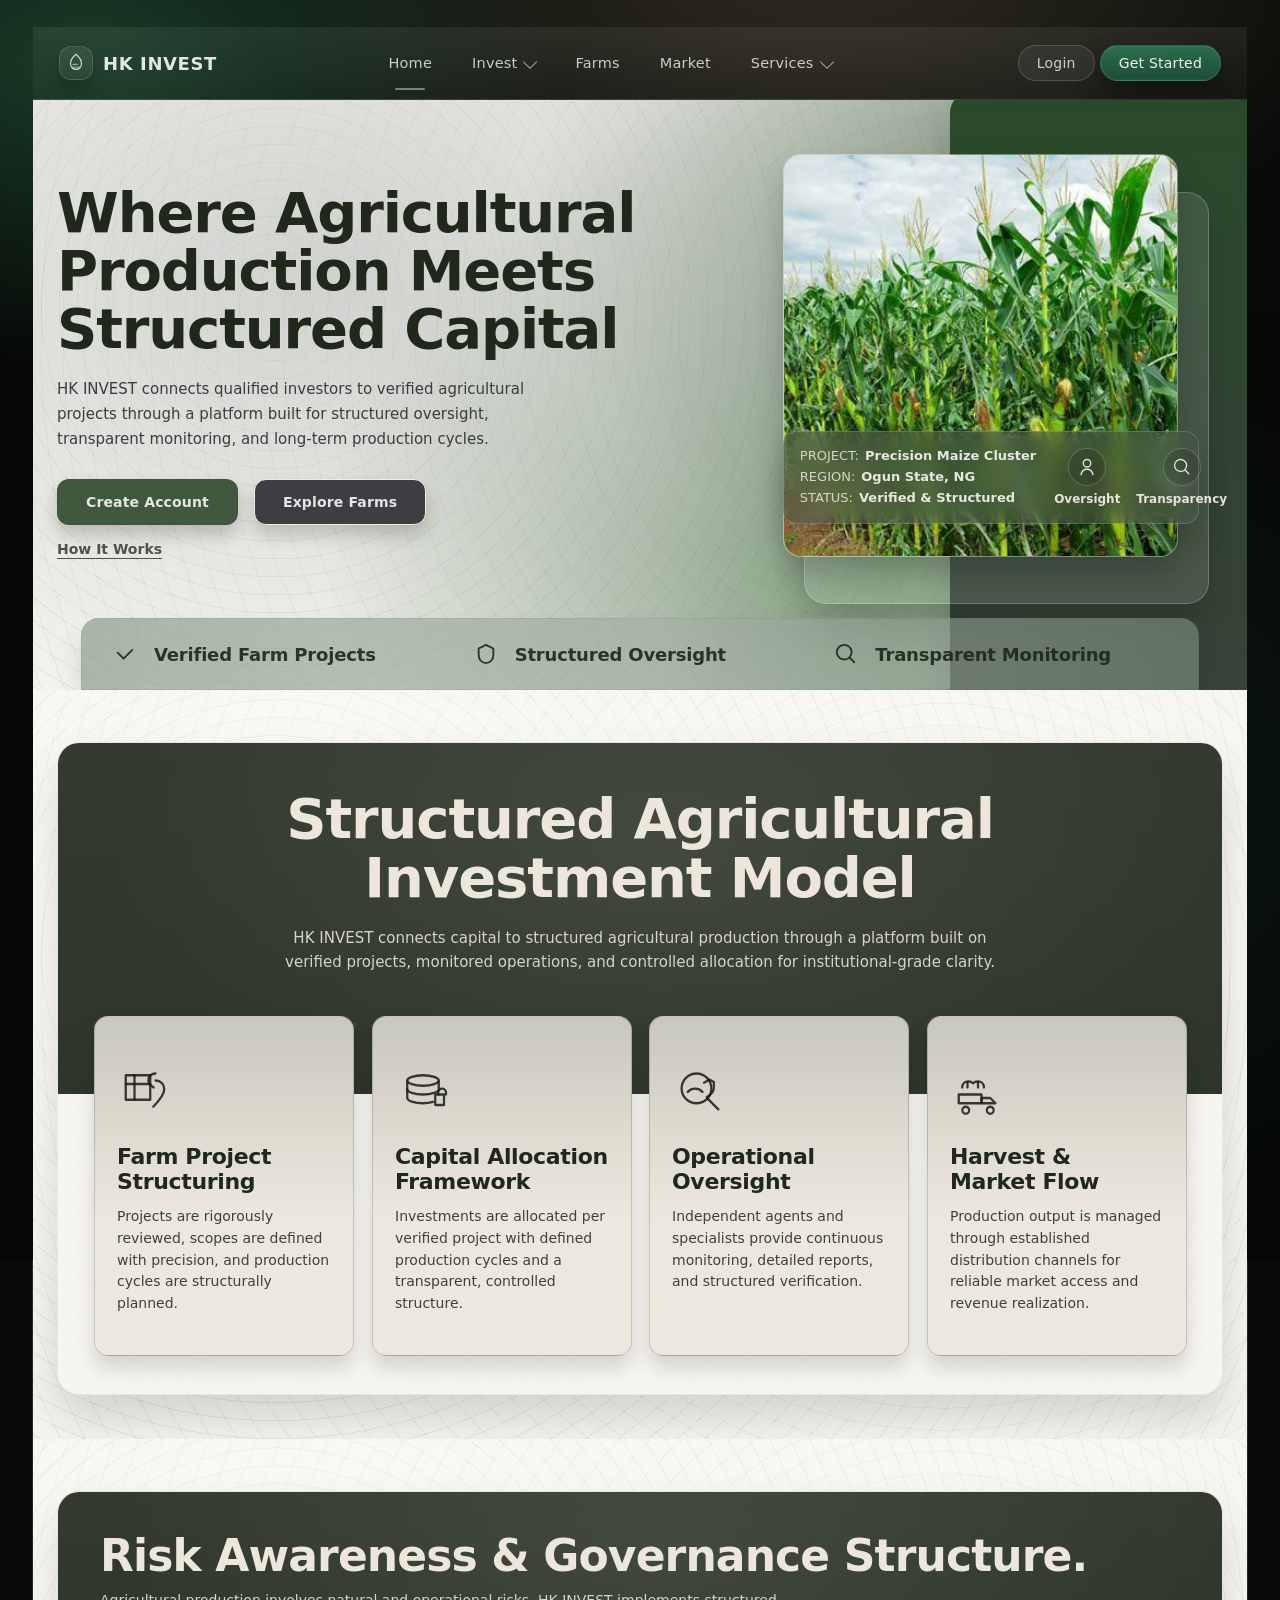
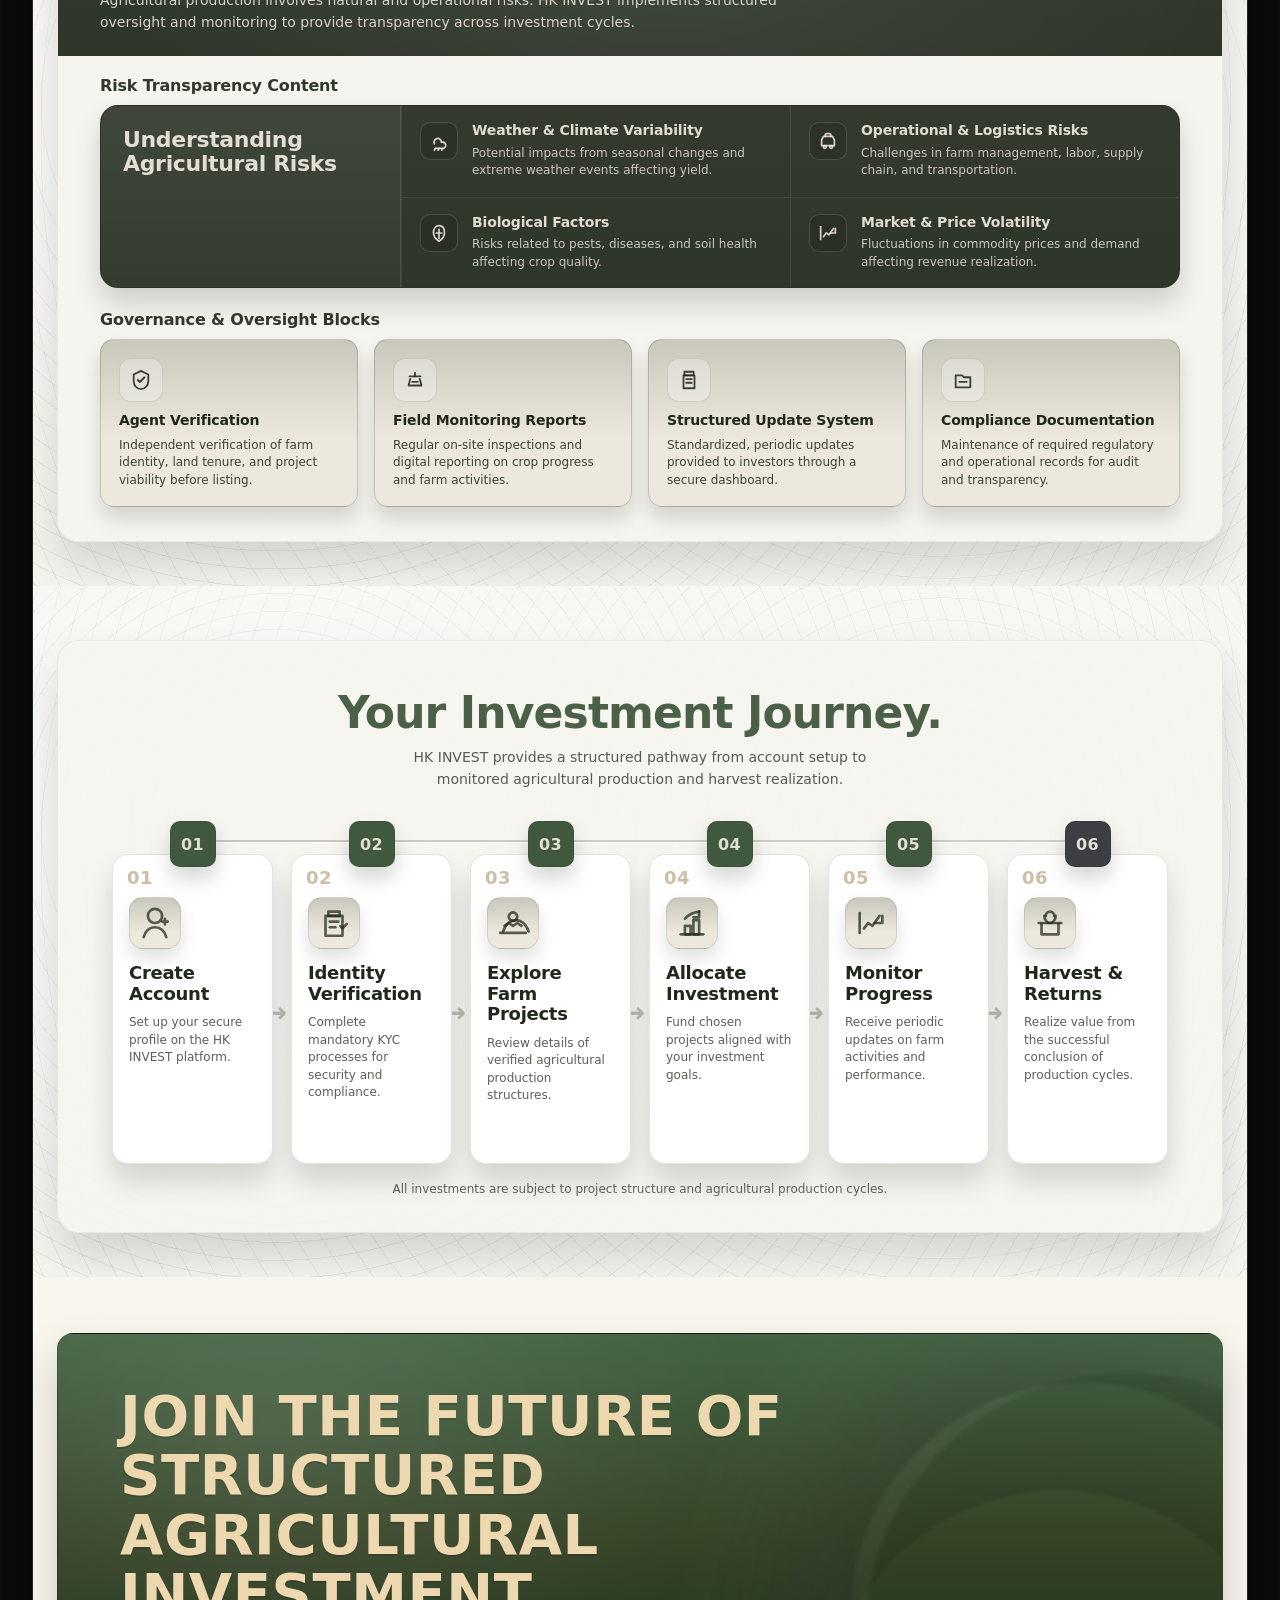
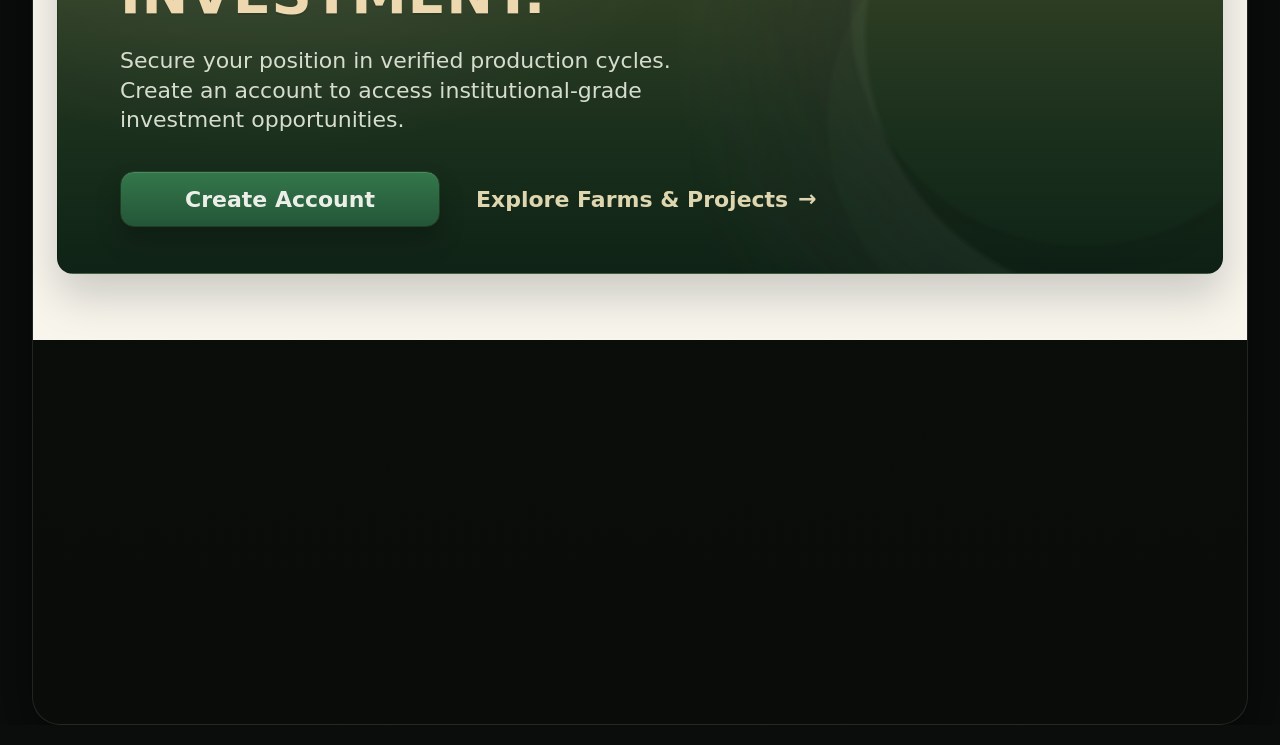
==== commit 150d862c: "updates" ====
--- a/invest.html
+++ b/invest.html
@@ -22,7 +22,7 @@
       <div class="navwrap">
         <nav class="nav" aria-label="Primary">
           <!-- Left: Logo -->
-          <a class="brand" href="./index.html" aria-label="HK INVEST Home">
+          <a class="brand" href="index.html" aria-label="HK INVEST Home">
             <span class="brand__mark" aria-hidden="true">
               <!-- Minimal agri-fintech mark -->
               <svg viewBox="0 0 48 48" class="brand__svg" role="img" aria-hidden="true">
@@ -37,7 +37,7 @@
 
           <!-- Center: Links -->
           <div class="nav__center" id="nav-desktop">
-            <a class="navlink is-active" href="./index.html">Home</a>
+            <a class="navlink is-active" href="index.html">Home</a>
 
             <div class="dd" data-dd="invest">
               <button class="navlink navlink--btn" type="button"
@@ -46,14 +46,14 @@
                 <span class="chev" aria-hidden="true"></span>
               </button>
               <div class="menu" id="menu-invest" role="menu" aria-label="Invest">
-                <a role="menuitem" class="menu__item" href="/farms/farms.html">Explore Farms</a>
-                <a role="menuitem" class="menu__item" href="/#how-it-works">How It Works</a>
-                <a role="menuitem" class="menu__item" href="/dashboard/investor.html">Investor Dashboard</a>
-              </div>
-            </div>
-
-            <a class="navlink" href="/farms/farms.html">Farms</a>
-            <a class="navlink" href="/market/market.html">Market</a>
+                <a role="menuitem" class="menu__item" href="farms/farms.html">Explore Farms</a>
+                <a role="menuitem" class="menu__item" href="how-it-works.html">How It Works</a>
+                <a role="menuitem" class="menu__item" href="dashboard/investor.html">Investor Dashboard</a>
+              </div>
+            </div>
+
+            <a class="navlink" href="farms/farms.html">Farms</a>
+            <a class="navlink" href="market/market.html">Market</a>
 
             <div class="dd" data-dd="services">
               <button class="navlink navlink--btn" type="button"
@@ -62,10 +62,10 @@
                 <span class="chev" aria-hidden="true"></span>
               </button>
               <div class="menu" id="menu-services" role="menu" aria-label="Services">
-                <a role="menuitem" class="menu__item" href="/services/tools.html">Tools</a>
-                <a role="menuitem" class="menu__item" href="/services/workers.html">Workers</a>
-                <a role="menuitem" class="menu__item" href="/services/logistics.html">Logistics</a>
-                <a role="menuitem" class="menu__item" href="/services/storage.html">Storage</a>
+                <a role="menuitem" class="menu__item" href="services/tools.html">Tools</a>
+                <a role="menuitem" class="menu__item" href="services/workers.html">Workers</a>
+                <a role="menuitem" class="menu__item" href="services/logistics.html">Logistics</a>
+                <a role="menuitem" class="menu__item" href="services/storage.html">Storage</a>
               </div>
             </div>
           </div>
@@ -74,13 +74,13 @@
           <div class="nav__right">
             <!-- PUBLIC -->
             <div class="auth auth--public" data-auth="public">
-              <a class="btn btn--ghost" href="/auth/login.html">Login</a>
-              <a class="btn btn--primary" href="/auth/register.html">Get Started</a>
+              <a class="btn btn--ghost" href="auth/login.html">Login</a>
+              <a class="btn btn--primary" href="auth/register.html">Get Started</a>
             </div>
 
             <!-- LOGGED IN -->
             <div class="auth auth--logged" data-auth="logged" hidden>
-              <a class="iconbtn" href="/notifications/notifications.html" aria-label="Notifications">
+              <a class="iconbtn" href="notifications/notifications.html" aria-label="Notifications">
                 <span class="iconbtn__icon" aria-hidden="true">
                   <svg viewBox="0 0 24 24" role="img" aria-hidden="true">
                     <path d="M12 22a2.2 2.2 0 0 0 2.2-2.2H9.8A2.2 2.2 0 0 0 12 22Z" fill="currentColor"/>
@@ -98,9 +98,9 @@
                   <span class="sr-only">Open profile menu</span>
                 </button>
                 <div class="menu menu--right" id="menu-profile" role="menu" aria-label="Profile">
-                  <a role="menuitem" class="menu__item" href="/dashboard/investor.html">Dashboard</a>
-                  <a role="menuitem" class="menu__item" href="/account/profile.html">Profile</a>
-                  <a role="menuitem" class="menu__item" href="/account/settings.html">Settings</a>
+                  <a role="menuitem" class="menu__item" href="dashboard/investor.html">Dashboard</a>
+                  <a role="menuitem" class="menu__item" href="account/profile.html">Profile</a>
+                  <a role="menuitem" class="menu__item" href="account/settings.html">Settings</a>
                   <button role="menuitem" class="menu__item menu__item--danger" type="button" data-action="logout">Logout</button>
                 </div>
               </div>
@@ -119,7 +119,7 @@
         <div class="mobile" id="mobile-panel" aria-hidden="true">
           <div class="mobile__panel" role="dialog" aria-modal="true" aria-label="Mobile menu">
             <div class="mobile__top">
-              <a class="brand brand--mobile" href="./index.html" aria-label="HK INVEST Home">
+              <a class="brand brand--mobile" href="index.html" aria-label="HK INVEST Home">
                 <span class="brand__mark" aria-hidden="true">
                   <svg viewBox="0 0 48 48" class="brand__svg" role="img" aria-hidden="true">
                     <path d="M24 5c7 6 12 12 12 20 0 7.7-5.4 13-12 13S12 32.7 12 25c0-8 5-14 12-20Z" fill="none" stroke="currentColor" stroke-width="2.5" />
@@ -137,40 +137,40 @@
             </div>
 
             <div class="mobile__links" aria-label="Mobile navigation">
-              <a class="m-link is-active" href="./index.html">Home</a>
+              <a class="m-link is-active" href="index.html">Home</a>
 
               <button class="m-acc" type="button" aria-expanded="false" aria-controls="m-invest">
                 <span>Invest</span><span class="m-acc__chev" aria-hidden="true"></span>
               </button>
               <div class="m-panel" id="m-invest">
-                <a class="m-sub" href="/farms/farms.html">Explore Farms</a>
-                <a class="m-sub" href="/#how-it-works">How It Works</a>
-                <a class="m-sub" href="/dashboard/investor.html">Investor Dashboard</a>
-              </div>
-
-              <a class="m-link" href="/farms/farms.html">Farms</a>
-              <a class="m-link" href="/market/market.html">Market</a>
+                <a class="m-sub" href="farms/farms.html">Explore Farms</a>
+                <a class="m-sub" href="#how-it-works">How It Works</a>
+                <a class="m-sub" href="dashboard/investor.html">Investor Dashboard</a>
+              </div>
+
+              <a class="m-link" href="farms/farms.html">Farms</a>
+              <a class="m-link" href="market/market.html">Market</a>
 
               <button class="m-acc" type="button" aria-expanded="false" aria-controls="m-services">
                 <span>Services</span><span class="m-acc__chev" aria-hidden="true"></span>
               </button>
               <div class="m-panel" id="m-services">
-                <a class="m-sub" href="/services/tools.html">Tools</a>
-                <a class="m-sub" href="/services/workers.html">Workers</a>
-                <a class="m-sub" href="/services/logistics.html">Logistics</a>
-                <a class="m-sub" href="/services/storage.html">Storage</a>
+                <a class="m-sub" href="services/tools.html">Tools</a>
+                <a class="m-sub" href="services/workers.html">Workers</a>
+                <a class="m-sub" href="services/logistics.html">Logistics</a>
+                <a class="m-sub" href="services/storage.html">Storage</a>
               </div>
 
               <div class="mobile__auth" data-mobile-auth="public">
-                <a class="btn btn--ghost btn--block" href="/auth/login.html">Login</a>
-                <a class="btn btn--primary btn--block" href="/auth/register.html">Get Started</a>
+                <a class="btn btn--ghost btn--block" href="auth/login.html">Login</a>
+                <a class="btn btn--primary btn--block" href="auth/register.html">Get Started</a>
               </div>
 
               <div class="mobile__auth" data-mobile-auth="logged" hidden>
-                <a class="m-link" href="/notifications/notifications.html">Notifications</a>
-                <a class="m-link" href="/dashboard/investor.html">Dashboard</a>
-                <a class="m-link" href="/account/profile.html">Profile</a>
-                <a class="m-link" href="/account/settings.html">Settings</a>
+                <a class="m-link" href="notifications/notifications.html">Notifications</a>
+                <a class="m-link" href="dashboard/investor.html">Dashboard</a>
+                <a class="m-link" href="account/profile.html">Profile</a>
+                <a class="m-link" href="account/settings.html">Settings</a>
                 <button class="btn btn--ghost btn--block" type="button" data-action="logout">Logout</button>
               </div>
             </div>
@@ -204,7 +204,7 @@
         <div class="hk-invest-hero__actions reveal" data-reveal="up" data-reveal-delay="2">
           <a
             class="hk-btn hk-btn--primary"
-            href="/auth/register.html"
+            href="auth/register.html"
             data-action="create-account"
             aria-label="Create Account"
           >
@@ -213,7 +213,7 @@
 
           <a
             class="hk-btn hk-btn--secondary"
-            href="/farms/farms.html"
+            href="farms/farms.html"
             data-action="explore-farms"
             aria-label="Explore Farms"
           >
@@ -248,7 +248,7 @@
           <div class="hk-hero-visual__frame">
             <img  
               class="hk-hero-visual__img"
-              src="/assets/images/hero-farmers (6).jpeg"
+              src="assets/images/hero-farmers (6).jpeg"
               alt=""
               loading="lazy"
               decoding="async"
@@ -927,11 +927,11 @@
         </p>
 
         <div class="hk-invest-cat5__actions reveal" data-reveal="up" data-reveal-delay="2">
-          <a class="hk-invest-cat5__btn" href="/auth/register.html" data-action="create-account">
+          <a class="hk-invest-cat5__btn" href="auth/register.html" data-action="create-account">
             Create Account
           </a>
 
-          <a class="hk-invest-cat5__link" href="/farms/farms.html" data-action="explore-farms">
+          <a class="hk-invest-cat5__link" href="farms/farms.html" data-action="explore-farms">
             Explore Farms &amp; Projects <span class="hk-invest-cat5__arrow" aria-hidden="true">→</span>
           </a>
         </div>
@@ -988,12 +988,12 @@
 
         <div class="hkf-acc__panel" id="hkf-panel-platform">
           <ul class="hkf__list">
-            <li><a class="hkf__link" href="/index.html">Home</a></li>
-            <li><a class="hkf__link hkf__link--active" href="/invest.html">Invest</a></li>
-            <li><a class="hkf__link" href="/farms/farms.html">Farms</a></li>
-            <li><a class="hkf__link" href="/market/market.html">Market</a></li>
-            <li><a class="hkf__link" href="/services/tools.html">Services</a></li>
-            <li><a class="hkf__link" href="/dashboard/investor.html">Dashboard</a></li>
+            <li><a class="hkf__link" href="index.html">Home</a></li>
+            <li><a class="hkf__link hkf__link--active" href="invest.html">Invest</a></li>
+            <li><a class="hkf__link" href="farms/farms.html">Farms</a></li>
+            <li><a class="hkf__link" href="market/market.html">Market</a></li>
+            <li><a class="hkf__link" href="services/tools.html">Services</a></li>
+            <li><a class="hkf__link" href="dashboard/investor.html">Dashboard</a></li>
           </ul>
         </div>
       </section>
@@ -1011,11 +1011,11 @@
 
         <div class="hkf-acc__panel" id="hkf-panel-services">
           <ul class="hkf__list">
-            <li><a class="hkf__link" href="/services/tools.html">Tools</a></li>
-            <li><a class="hkf__link" href="/services/workers.html">Workers</a></li>
-            <li><a class="hkf__link" href="/services/logistics.html">Logistics</a></li>
-            <li><a class="hkf__link" href="/services/storage.html">Storage</a></li>
-            <li><a class="hkf__link" href="/services/workers.html#specialists">Specialists</a></li>
+            <li><a class="hkf__link" href="services/tools.html">Tools</a></li>
+            <li><a class="hkf__link" href="services/workers.html">Workers</a></li>
+            <li><a class="hkf__link" href="services/logistics.html">Logistics</a></li>
+            <li><a class="hkf__link" href="services/storage.html">Storage</a></li>
+            <li><a class="hkf__link" href="services/workers.html#specialists">Specialists</a></li>
           </ul>
         </div>
       </section>
@@ -1033,11 +1033,11 @@
 
         <div class="hkf-acc__panel" id="hkf-panel-company">
           <ul class="hkf__list">
-            <li><a class="hkf__link" href="/about.html">About</a></li>
-            <li><a class="hkf__link" href="/contact.html">Contact</a></li>
-            <li><a class="hkf__link" href="/terms-privacy.html#terms">Terms</a></li>
-            <li><a class="hkf__link" href="/terms-privacy.html#privacy">Privacy</a></li>
-            <li><a class="hkf__link" href="/about.html#careers">Careers</a></li>
+            <li><a class="hkf__link" href="about.html">About</a></li>
+            <li><a class="hkf__link" href="contact.html">Contact</a></li>
+            <li><a class="hkf__link" href="terms-privacy.html#terms">Terms</a></li>
+            <li><a class="hkf__link" href="terms-privacy.html#privacy">Privacy</a></li>
+            <li><a class="hkf__link" href="about.html#careers">Careers</a></li>
           </ul>
         </div>
       </section>
@@ -1055,11 +1055,11 @@
 
         <div class="hkf-acc__panel" id="hkf-panel-trust">
           <ul class="hkf__list">
-            <li><a class="hkf__link" href="/terms-privacy.html#verification-process">Verification Process</a></li>
-            <li><a class="hkf__link" href="/terms-privacy.html#structured-model">Structured Investment Model</a></li>
-            <li><a class="hkf__link" href="/terms-privacy.html#compliance">Compliance</a></li>
-            <li><a class="hkf__link" href="/account/security.html">Security</a></li>
-            <li><a class="hkf__link" href="/contact.html#support">Support</a></li>
+            <li><a class="hkf__link" href="terms-privacy.html#verification-process">Verification Process</a></li>
+            <li><a class="hkf__link" href="terms-privacy.html#structured-model">Structured Investment Model</a></li>
+            <li><a class="hkf__link" href="terms-privacy.html#compliance">Compliance</a></li>
+            <li><a class="hkf__link" href="account/security.html">Security</a></li>
+            <li><a class="hkf__link" href="contact.html#support">Support</a></li>
           </ul>
         </div>
       </section>
@@ -1070,8 +1070,8 @@
       <span class="hkf__copy">© 2026 HK INVEST. All rights reserved.</span>
 
       <div class="hkf__minor">
-        <a class="hkf__minorLink" href="/sitemap.xml">Sitemap</a>
-        <a class="hkf__minorLink" href="/terms-privacy.html#accessibility">Accessibility</a>
+        <a class="hkf__minorLink" href="sitemap.xml">Sitemap</a>
+        <a class="hkf__minorLink" href="terms-privacy.html#accessibility">Accessibility</a>
       </div>
     </div>
   </div>
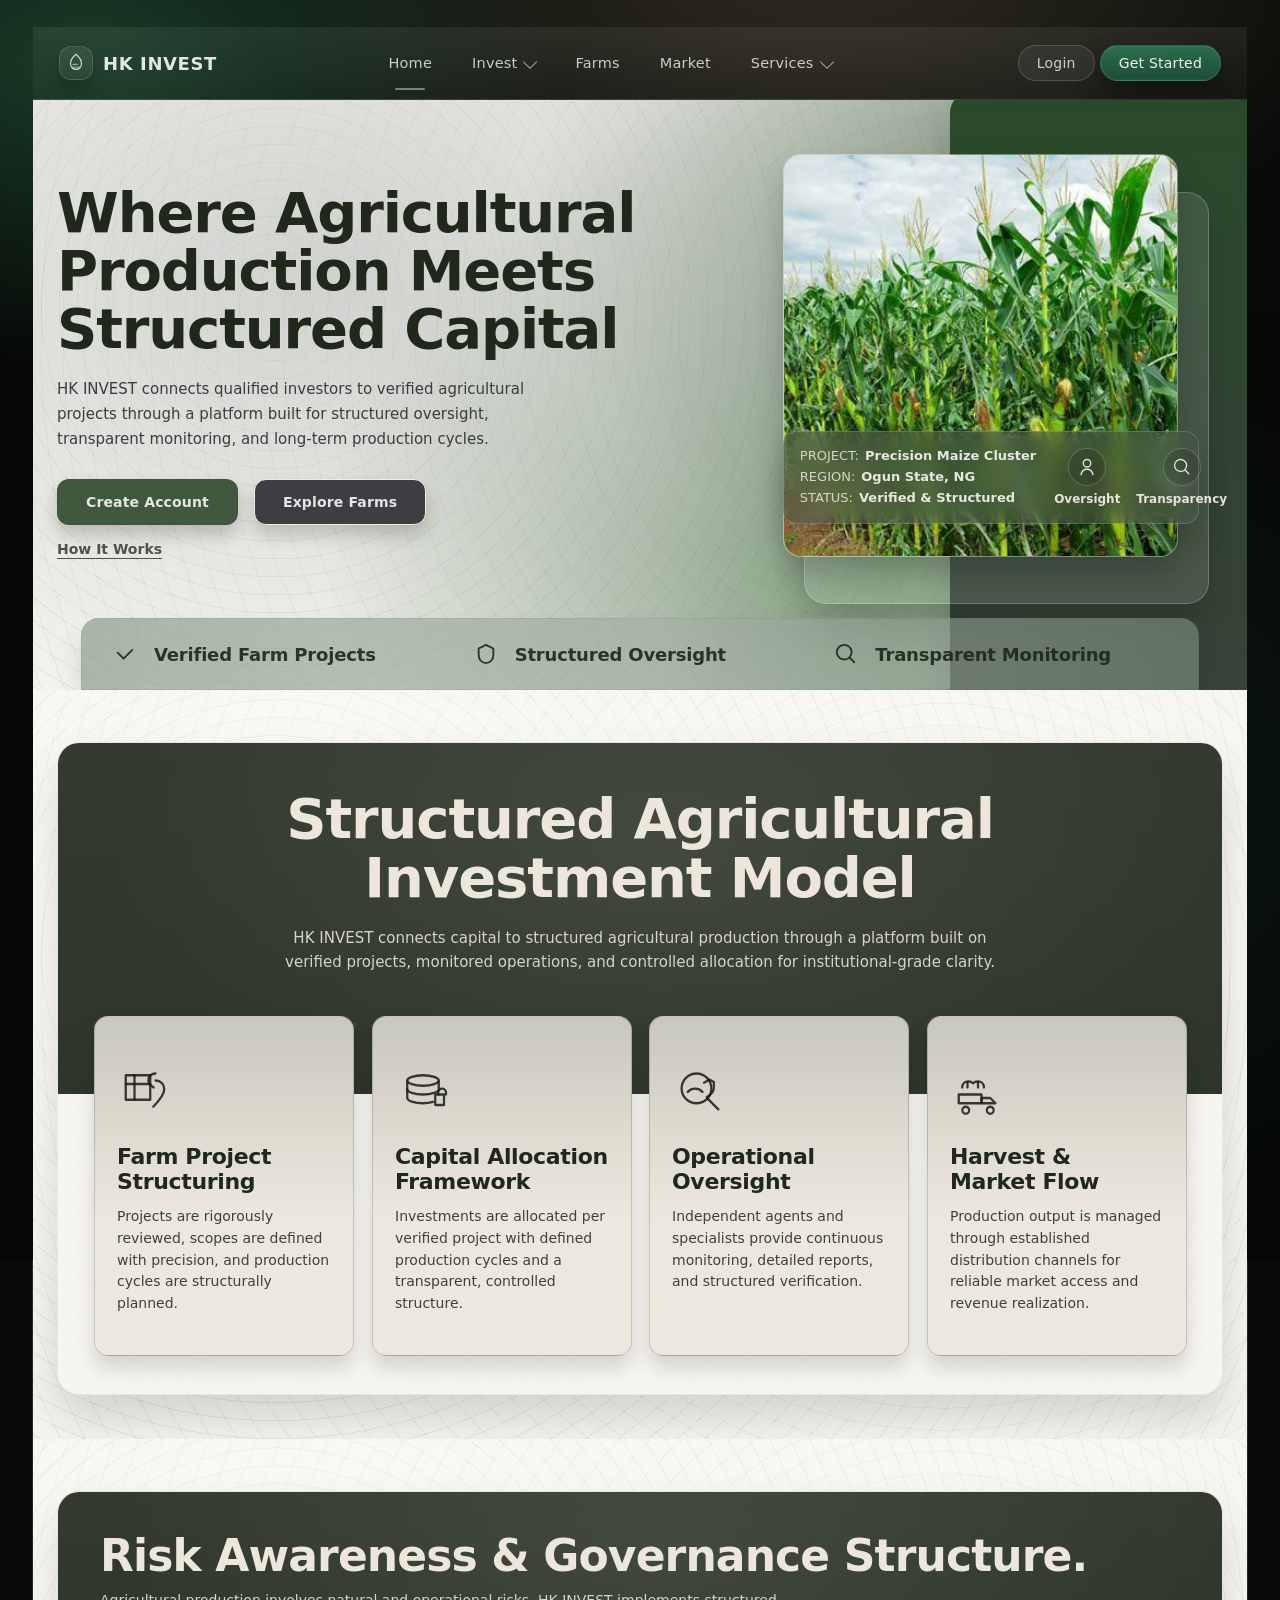
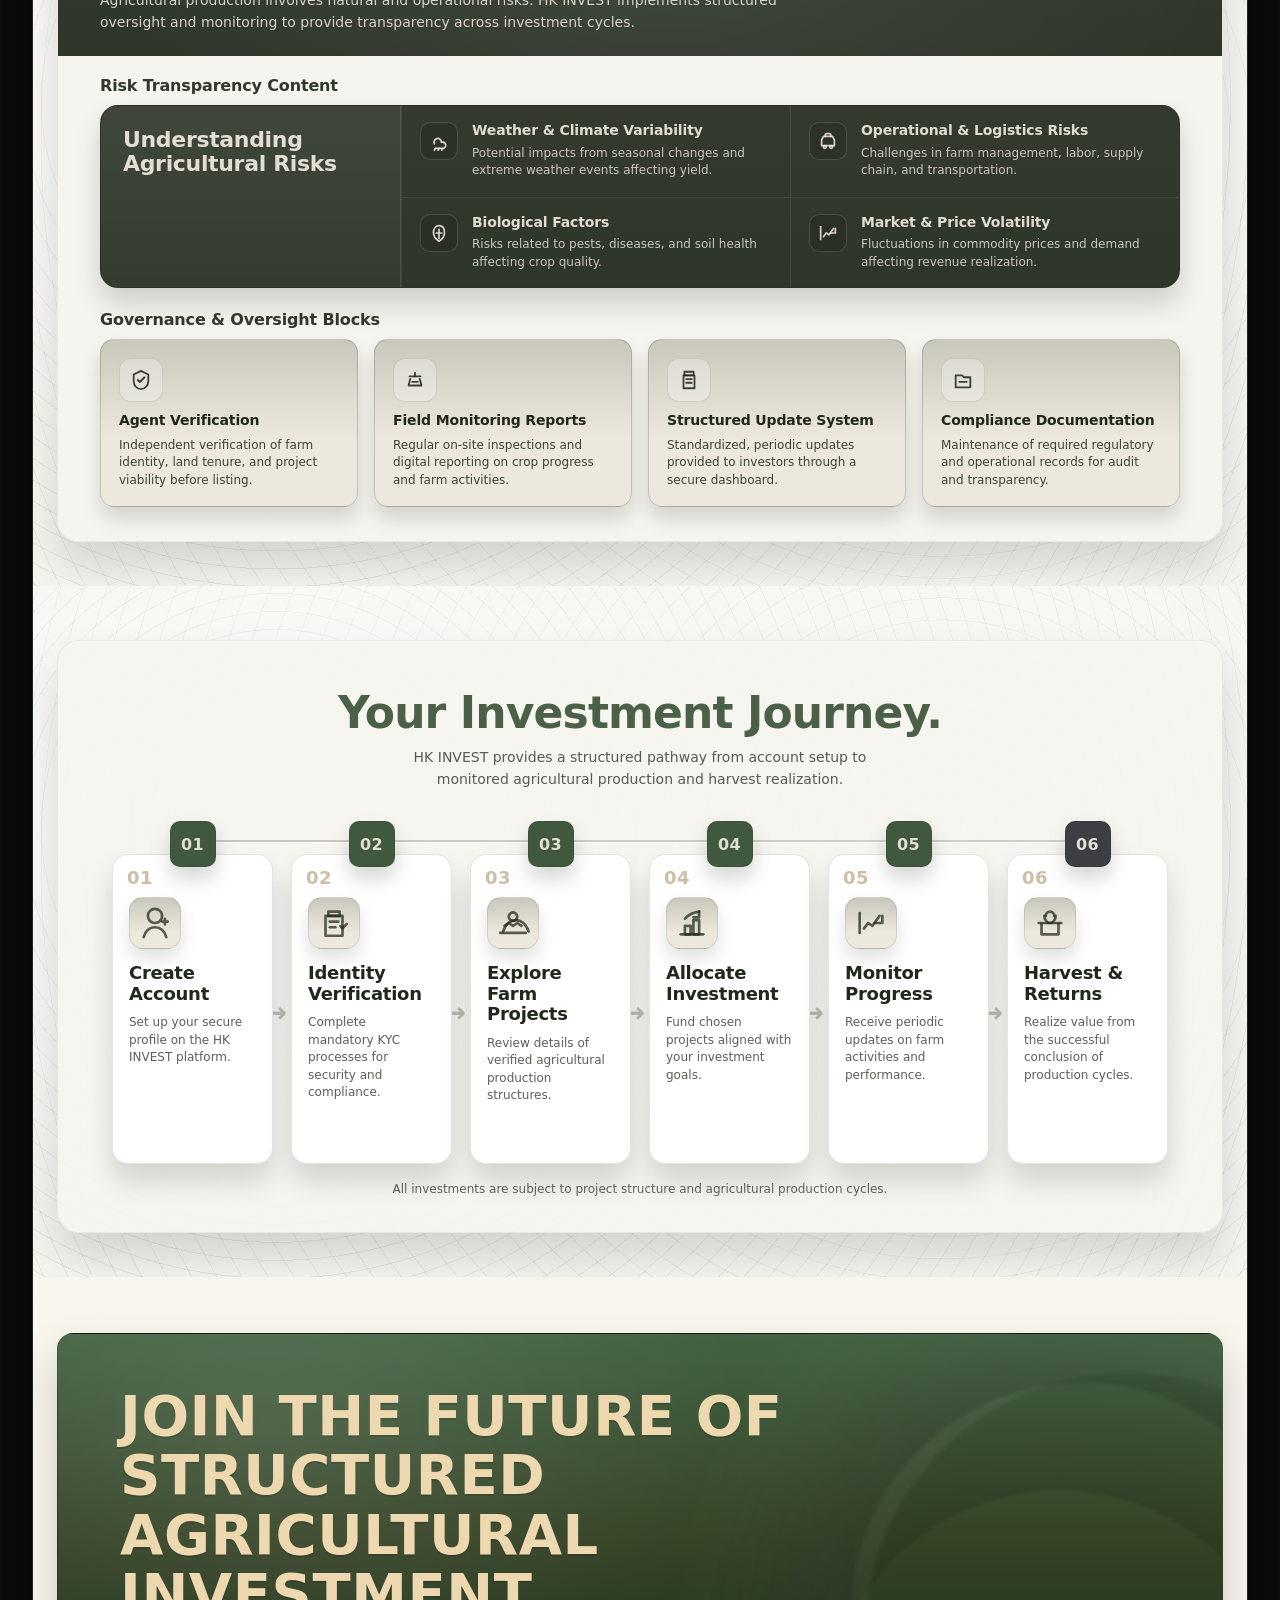
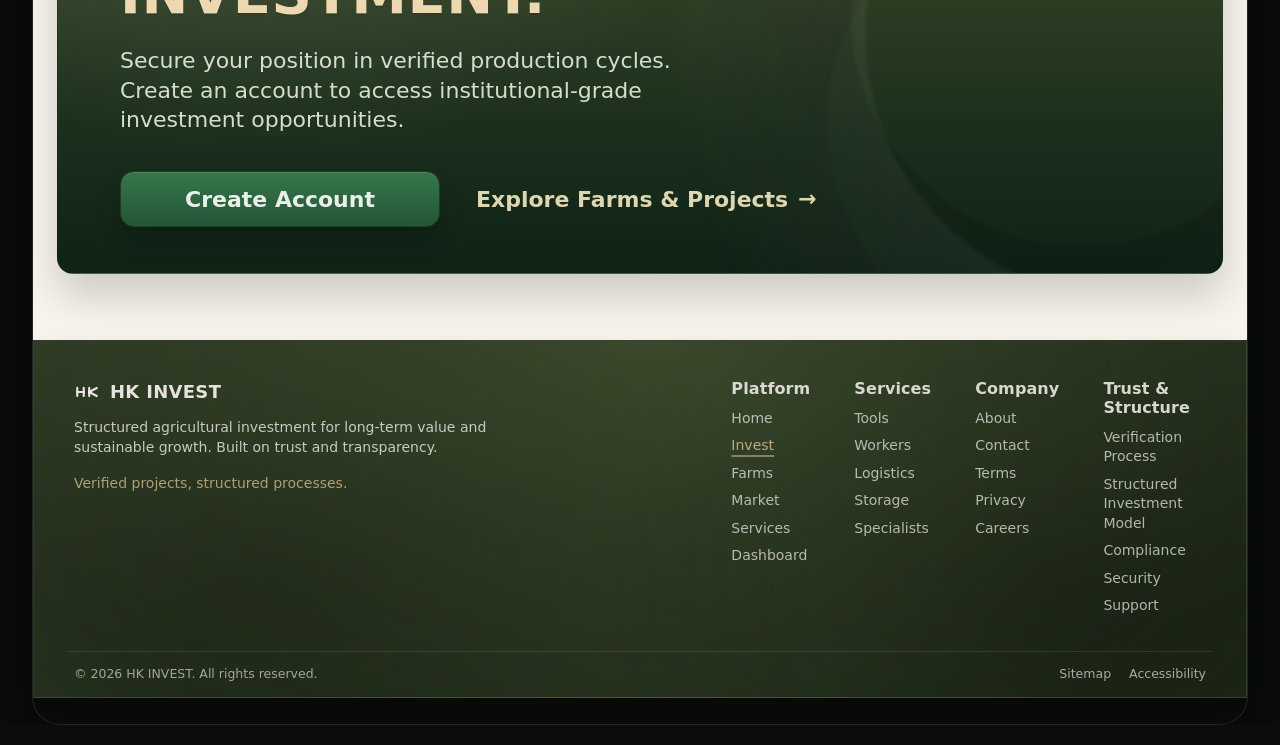
==== commit 997fb3cf: "others" ====
--- a/invest.html
+++ b/invest.html
@@ -5,8 +5,8 @@
   <meta name="viewport" content="width=device-width, initial-scale=1.0">
   <title>Document</title>
 
-  <link rel="stylesheet" href="/css/pages/home.css">
-  <link rel="stylesheet" href="/css/pages/invest.css">
+  <link rel="stylesheet" href="css/pages/home.css">
+  <link rel="stylesheet" href="css/pages/invest.css">
 </head>
 <body>
 
@@ -1077,6 +1077,6 @@
   </div>
 </footer>
 
-    <script src = "/js/app.js"></script>
+    <script src = "js/app.js"></script>
 </body>
 </html>
